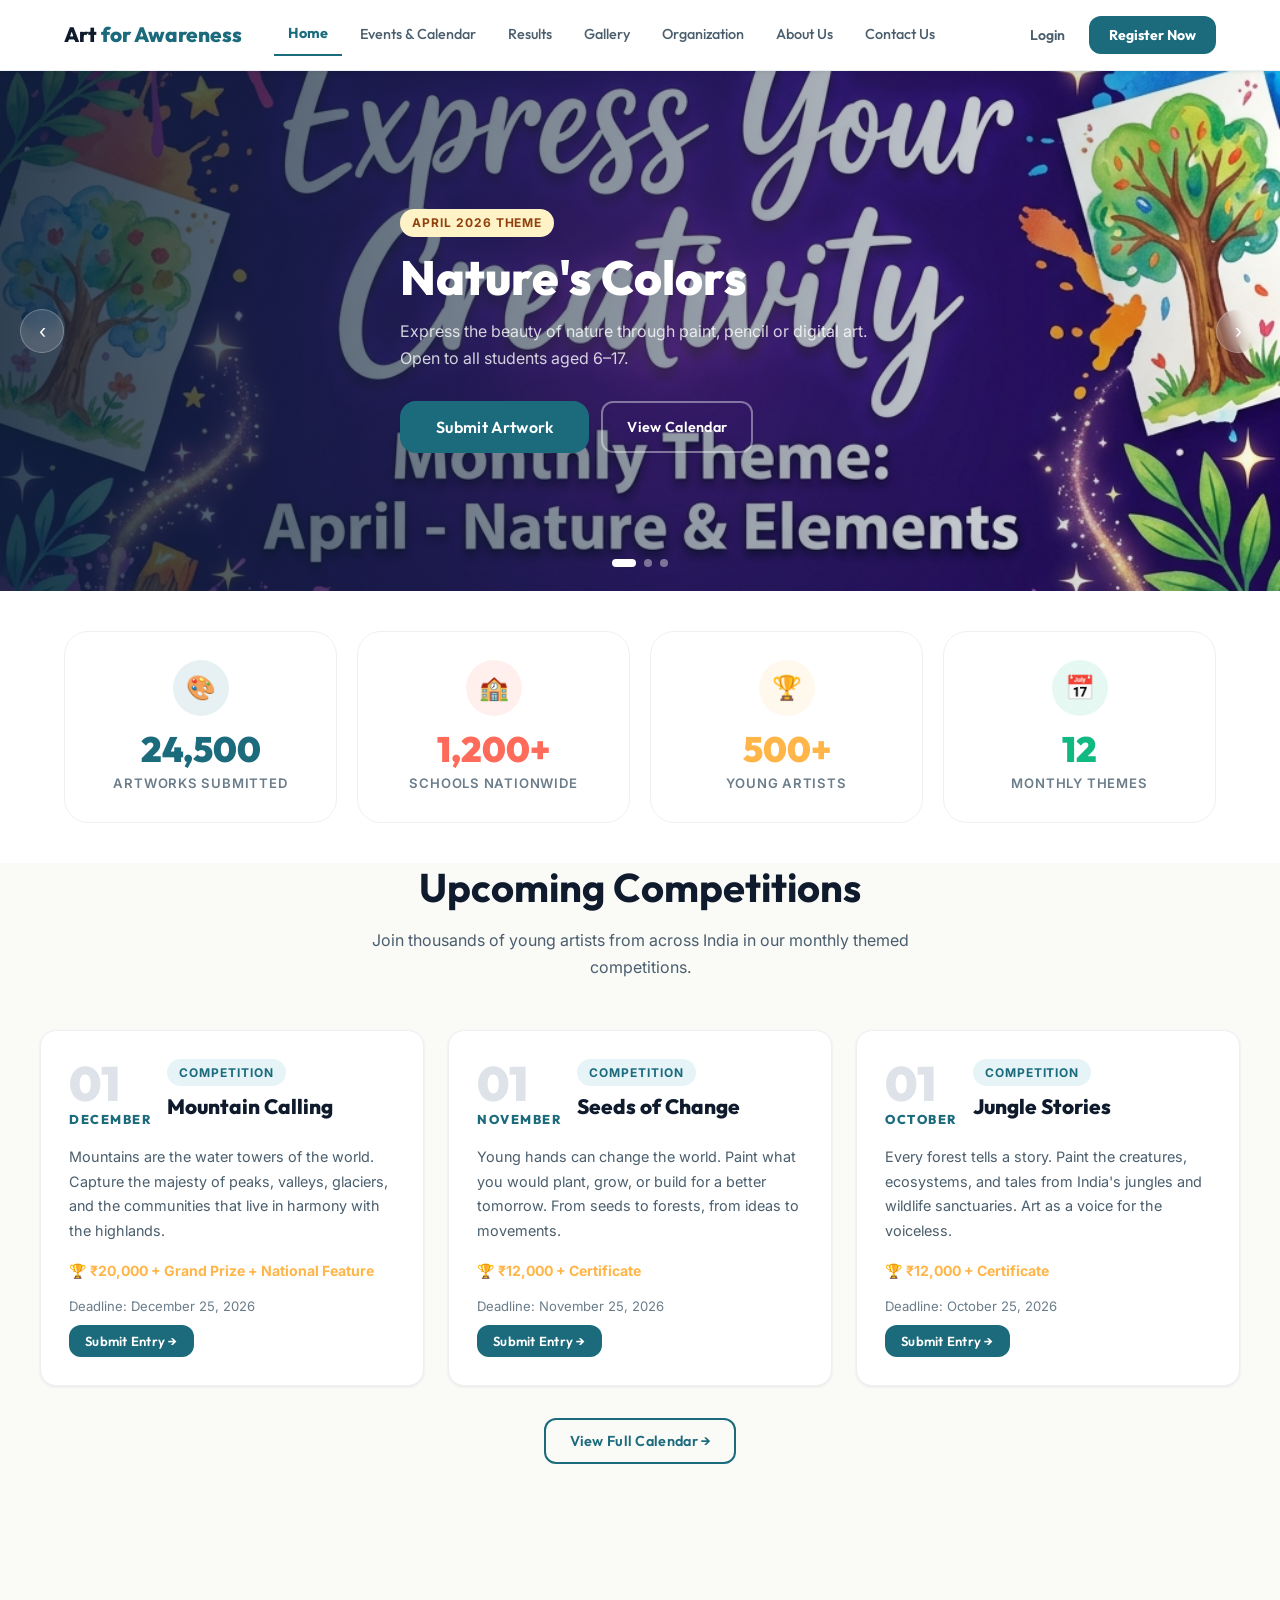
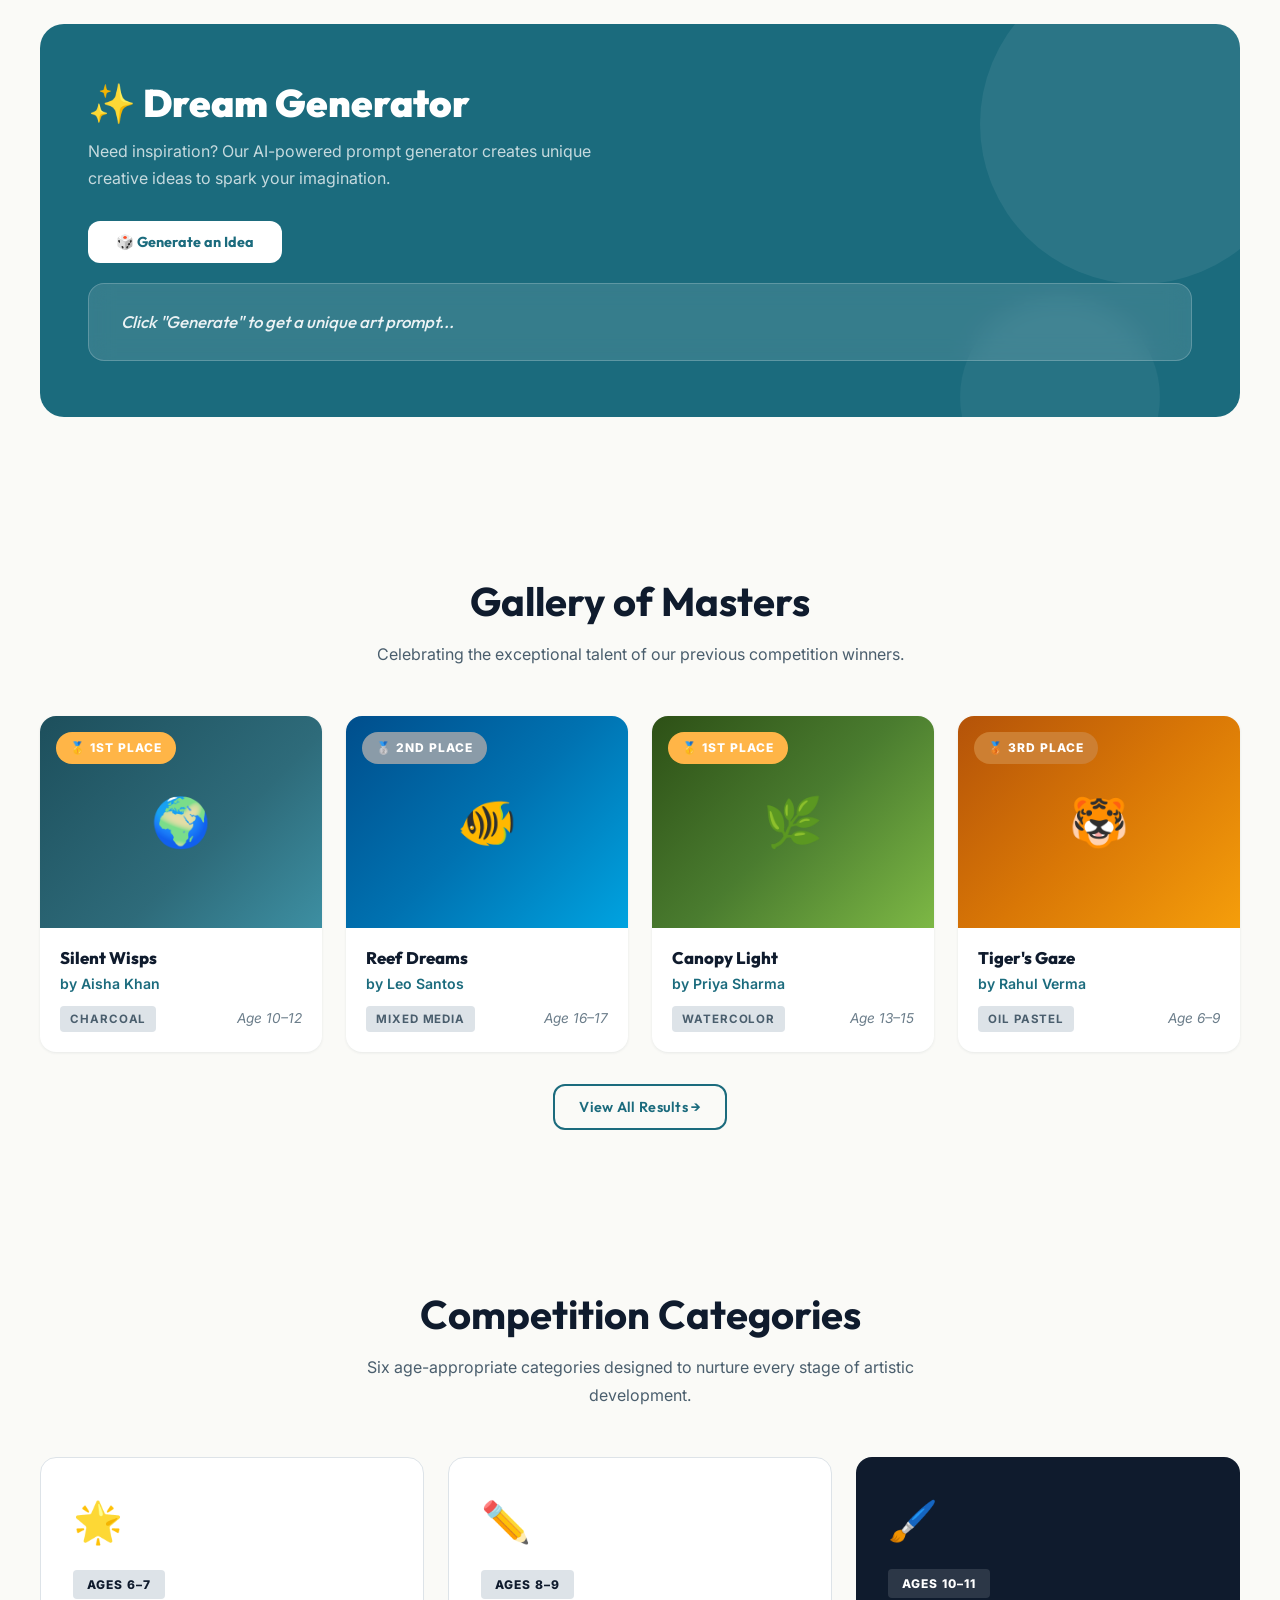
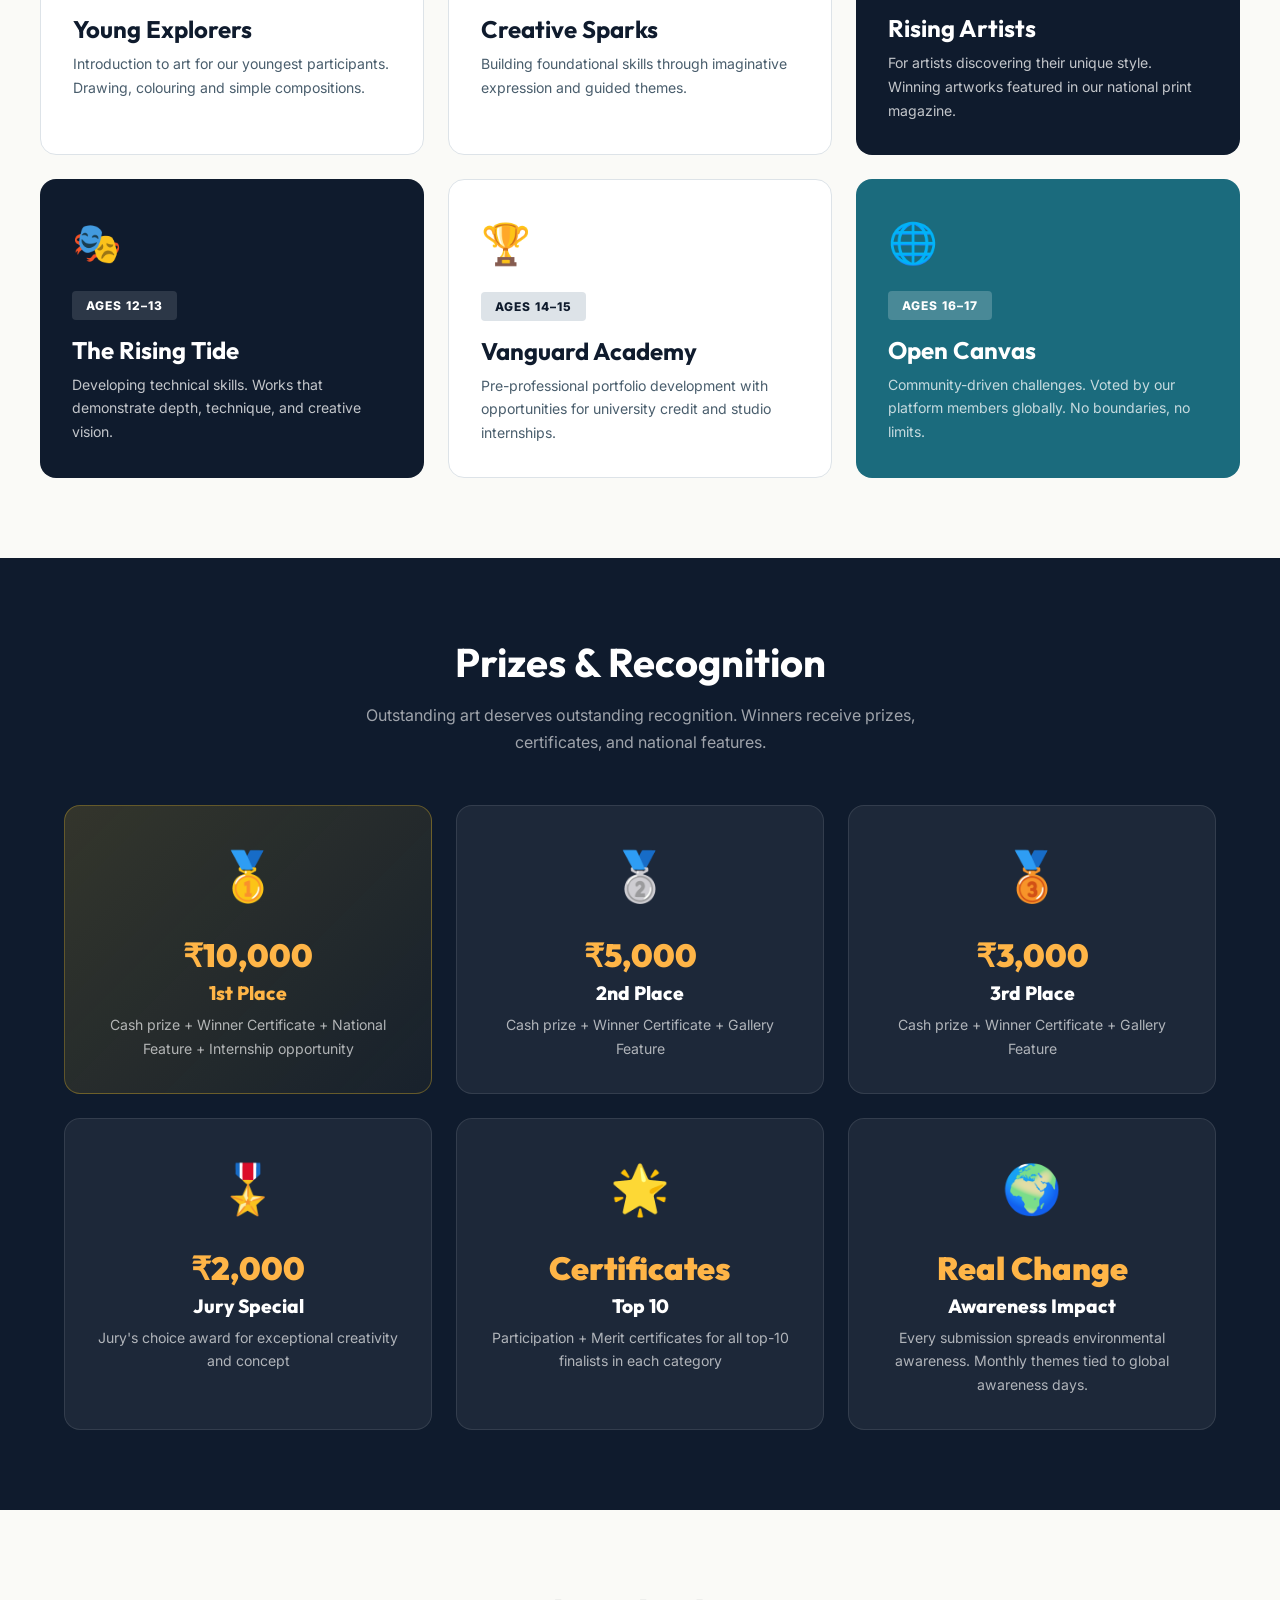
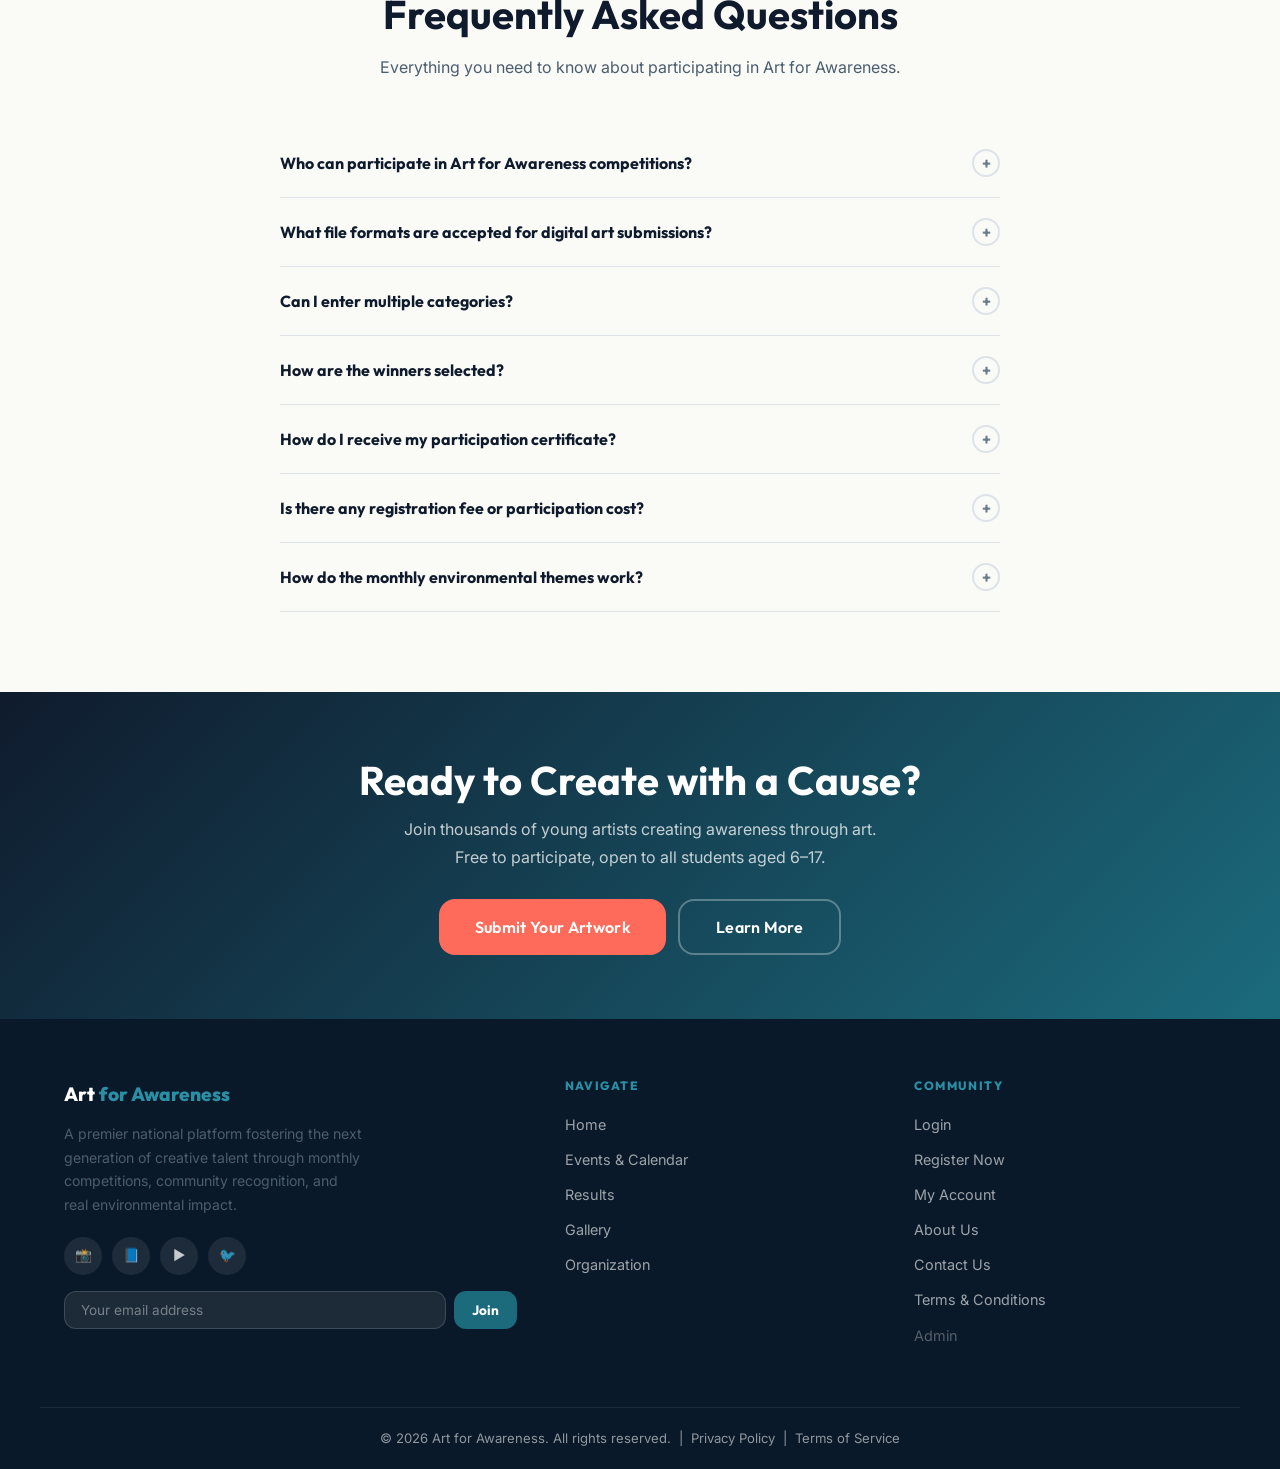
==== index.html @ 08b08f5b "Rebrand to Art for Awareness + environment themes + stats redesign Brand: - Renamed from "Awareness " ====
<!DOCTYPE html>
<html lang="en">
<head>
  <meta charset="UTF-8" />
  <meta name="viewport" content="width=device-width, initial-scale=1.0" />
  <title>Art for Awareness — National Student Art Platform</title>
  <meta name="description" content="India's premier free monthly art competition for students aged 6–17. Monthly environmental themes, real prizes, and national recognition. Fully CSR-funded, DPDP compliant." />
  <meta name="keywords" content="art competition india, student art contest, online drawing competition, art for awareness, free art contest" />
  <meta property="og:title" content="Art for Awareness" />
  <meta property="og:description" content="India's student art platform — monthly environmental themes, real prizes, national recognition." />
  <link rel="icon" href="data:image/svg+xml,<svg xmlns='http://www.w3.org/2000/svg' viewBox='0 0 100 100'><text y='.9em' font-size='90'>🎨</text></svg>" />
  <link rel="stylesheet" href="css/style.css" />
  <link rel="preconnect" href="https://fonts.googleapis.com" />
  <link rel="preconnect" href="https://fonts.gstatic.com" crossorigin />
</head>
<body>

<!-- ═══════════════════════════════════════════
     GLOBAL HEADER
═══════════════════════════════════════════ -->
<header id="site-header">
  <div class="header-inner">
    <a href="#home" class="logo" id="nav-logo">Art<span> for Awareness</span></a>
    <nav id="main-nav">
      <a href="#home"         class="nav-link" data-page="home">Home</a>
      <a href="#events"       class="nav-link" data-page="events">Events &amp; Calendar</a>
      <a href="#results"      class="nav-link" data-page="results">Results</a>
      <a href="#gallery"      class="nav-link" data-page="gallery">Gallery</a>
      <a href="#organization" class="nav-link" data-page="organization">Organization</a>
      <a href="#about"        class="nav-link" data-page="about">About Us</a>
      <a href="#contact"      class="nav-link" data-page="contact">Contact Us</a>
    </nav>
    <button class="mobile-menu-btn" id="mobile-menu-btn" onclick="toggleMobileMenu()" aria-label="Menu">&#9776;</button>
    <div class="header-actions">
      <button class="btn-login" id="btn-header-login" onclick="openLoginModal()">Login</button>
      <button class="btn-register" id="btn-header-register" onclick="startRegistration()">Register Now</button>
      <button class="btn-register hidden" id="btn-header-dash" onclick="navigate('dashboard')" style="background:var(--navy)">My Account</button>
    </div>
  </div>
</header>

<!-- ═══════════════════════════════════════════
     PAGE CONTENT OUTLET
═══════════════════════════════════════════ -->
<main id="page-content"></main>

<!-- ═══════════════════════════════════════════
     GLOBAL FOOTER
═══════════════════════════════════════════ -->
<footer id="site-footer">
  <div class="footer-grid">
    <div class="footer-brand">
      <div class="logo">Art<span style="color:var(--primary-light)"> for Awareness</span></div>
      <p>A premier national platform fostering the next generation of creative talent through monthly competitions, community recognition, and real environmental impact.</p>
      <div class="footer-social">
        <a href="#" aria-label="Instagram" title="Instagram">📸</a>
        <a href="#" aria-label="Facebook" title="Facebook">📘</a>
        <a href="#" aria-label="YouTube" title="YouTube">▶️</a>
        <a href="#" aria-label="Twitter" title="Twitter">🐦</a>
      </div>
      <div class="footer-newsletter">
        <input type="email" id="newsletter-email" placeholder="Your email address" />
        <button onclick="subscribeNewsletter()">Join</button>
      </div>
    </div>
    <div class="footer-col">
      <h4>Navigate</h4>
      <a href="#home" onclick="navigate('home')">Home</a>
      <a href="#events" onclick="navigate('events')">Events &amp; Calendar</a>
      <a href="#results" onclick="navigate('results')">Results</a>
      <a href="#gallery" onclick="navigate('gallery')">Gallery</a>
      <a href="#organization" onclick="navigate('organization')">Organization</a>
    </div>
    <div class="footer-col">
      <h4>Community</h4>
      <a href="javascript:void(0)" onclick="openLoginModal()">Login</a>
      <a href="javascript:void(0)" onclick="startRegistration()">Register Now</a>
      <a href="#dashboard" onclick="navigate('dashboard')">My Account</a>
      <a href="#about" onclick="navigate('about')">About Us</a>
      <a href="#contact" onclick="navigate('contact')">Contact Us</a>
      <a href="javascript:void(0)" onclick="openModal('terms-modal')">Terms &amp; Conditions</a>
      <a href="admin.html" style="opacity:0.5">Admin</a>
    </div>
  </div>
  <div class="footer-bottom">
    &copy; <script>document.write(new Date().getFullYear())</script> Art for Awareness. All rights reserved. &nbsp;|&nbsp;
    <a href="javascript:void(0)" onclick="openModal('terms-modal')" style="color:inherit">Privacy Policy</a> &nbsp;|&nbsp;
    <a href="javascript:void(0)" onclick="openModal('terms-modal')" style="color:inherit">Terms of Service</a>
  </div>
</footer>

<!-- ═══════════════════════════════════════════
     MODALS
═══════════════════════════════════════════ -->

<!-- LOGIN MODAL -->
<div id="login-modal" class="modal-overlay" role="dialog" aria-modal="true" aria-label="Login">
  <div class="modal">
    <button class="modal-close" onclick="closeModal('login-modal')" aria-label="Close">&times;</button>
    <h2>Welcome Back</h2>
    <p class="modal-desc">Sign in to your Art for Awareness account.</p>
    <div style="display:flex;flex-direction:column;gap:10px;margin-bottom:20px;">
      <button class="social-btn" onclick="socialLogin('Google')">
        <span>🔵</span> Continue with Google
      </button>
      <button class="social-btn" onclick="socialLogin('Facebook')">
        <span>📘</span> Continue with Facebook
      </button>
    </div>
    <div class="form-divider">or sign in with email</div>
    <div class="form-group">
      <label class="form-label" for="login-email">Email Address</label>
      <input id="login-email" class="form-input" type="email" placeholder="you@example.com" />
    </div>
    <div class="form-group">
      <label class="form-label" for="login-password">Password</label>
      <input id="login-password" class="form-input" type="password" placeholder="••••••••" />
    </div>
    <button class="form-submit" onclick="doLogin()">Sign In</button>
    <p style="text-align:center;margin-top:12px;font-size:0.82rem"><a href="javascript:void(0)" onclick="openForgotPassword()" style="color:var(--text-muted)">Forgot your password?</a></p>
    <p style="text-align:center;margin-top:8px;font-size:0.85rem;color:var(--text-muted)">
      Don't have an account? <a href="javascript:void(0)" onclick="switchToSignup()" style="color:var(--primary);font-weight:700">Create one free</a>
    </p>
  </div>
</div>

<!-- SIGNUP MODAL -->
<div id="signup-modal" class="modal-overlay" role="dialog" aria-modal="true" aria-label="Sign Up">
  <div class="modal">
    <button class="modal-close" onclick="closeModal('signup-modal')" aria-label="Close">&times;</button>
    <h2>Create Account</h2>
    <p class="modal-desc">Join Art for Awareness — it's completely free.</p>
    <div class="form-group">
      <label class="form-label" for="signup-name">Full Name</label>
      <input id="signup-name" class="form-input" type="text" placeholder="Your full name" />
    </div>
    <div class="form-row">
      <div class="form-group">
        <label class="form-label" for="signup-email">Email</label>
        <input id="signup-email" class="form-input" type="email" placeholder="you@example.com" />
      </div>
      <div class="form-group">
        <label class="form-label" for="signup-mobile">Mobile</label>
        <input id="signup-mobile" class="form-input" type="tel" placeholder="+91 9876543210" />
      </div>
    </div>
    <div class="form-group">
      <label class="form-label" for="signup-password">Password</label>
      <input id="signup-password" class="form-input" type="password" placeholder="Min. 8 characters" />
    </div>
    <div class="form-group" style="margin-bottom:16px">
      <label style="display:flex;align-items:flex-start;gap:8px;cursor:pointer;font-size:0.85rem;color:var(--text-secondary)">
        <input type="checkbox" id="signup-terms" style="margin-top:3px;width:16px;height:16px;flex-shrink:0" />
        I agree to the <a href="javascript:void(0)" onclick="openModal('terms-modal')" style="color:var(--primary);font-weight:600">Terms &amp; Conditions</a>
      </label>
    </div>
    <button class="form-submit" onclick="doSignup()">Create My Free Account</button>
    <p style="text-align:center;margin-top:16px;font-size:0.85rem;color:var(--text-muted)">
      Already have an account? <a href="javascript:void(0)" onclick="switchToLogin()" style="color:var(--primary);font-weight:700">Sign in</a>
    </p>
  </div>
</div>

<!-- REGISTRATION WIZARD MODAL -->
<div id="reg-modal" class="modal-overlay" role="dialog" aria-modal="true" aria-label="Register for Competition">
  <div class="modal modal-xl">
    <button class="modal-close" onclick="closeModal('reg-modal')" aria-label="Close">&times;</button>
    <div id="reg-wizard-content"></div>
  </div>
</div>

<!-- EVENT POPUP MODAL -->
<div id="event-modal" class="modal-overlay" role="dialog" aria-modal="true" aria-label="Event Details">
  <div class="modal">
    <button class="modal-close" onclick="closeModal('event-modal')" aria-label="Close">&times;</button>
    <div id="event-modal-content"></div>
  </div>
</div>

<!-- CERTIFICATE MODAL -->
<div id="cert-modal" class="modal-overlay" role="dialog" aria-modal="true" aria-label="Certificate">
  <div class="modal modal-lg">
    <button class="modal-close" onclick="closeModal('cert-modal')" aria-label="Close">&times;</button>
    <div id="cert-modal-content"></div>
    <canvas id="cert-canvas" style="display:none"></canvas>
  </div>
</div>

<!-- TERMS MODAL -->
<div id="terms-modal" class="modal-overlay" role="dialog" aria-modal="true" aria-label="Terms and Conditions">
  <div class="modal modal-lg">
    <button class="modal-close" onclick="closeModal('terms-modal')" aria-label="Close">&times;</button>
    <h2>Terms &amp; Conditions</h2>
    <div style="max-height:500px;overflow-y:auto;margin-top:20px;color:var(--text-secondary);font-size:0.88rem;line-height:1.8">
      <p><strong>1. Participation Eligibility</strong><br>Open to students aged 6–17 years. Participation is free of charge.</p>
      <p style="margin-top:12px"><strong>2. Student IP &amp; Copyright</strong><br>Students retain full copyright of their artwork. By submitting, participants grant Art for Awareness a non-exclusive, royalty-free license to display and share artwork for platform operations, CSR reporting, and educational purposes. Artwork will not be sold commercially without written consent.</p>
      <p style="margin-top:12px"><strong>3. DPDP Act Compliance</strong><br>We comply fully with India's Digital Personal Data Protection Act 2023. Student data is handled via teacher-mediated model. Minimal data is collected — only name, grade, school, and artwork.</p>
      <p style="margin-top:12px"><strong>4. Content Policy</strong><br>All submissions are moderated for appropriate content. Submissions violating content guidelines will be disqualified. Zero tolerance for inappropriate imagery.</p>
      <p style="margin-top:12px"><strong>5. Prize Distribution</strong><br>Prizes are awarded based on jury decisions which are final and binding.</p>
      <p style="margin-top:12px"><strong>6. Environmental Awareness</strong><br>Monthly themes are tied to environmental awareness days. Art for Awareness promotes environmental consciousness through creative expression.</p>
    </div>
    <button class="form-submit" style="margin-top:24px" onclick="closeModal('terms-modal')">I Understand</button>
  </div>
</div>

<!-- FORGOT PASSWORD MODAL -->
<div id="forgot-modal" class="modal-overlay" role="dialog" aria-modal="true" aria-label="Reset Password">
  <div class="modal">
    <button class="modal-close" onclick="closeModal('forgot-modal')" aria-label="Close">&times;</button>
    <div id="forgot-step-1">
      <h2>Reset Password</h2>
      <p class="modal-desc">Enter your registered email address. We'll send you a reset code.</p>
      <div class="form-group">
        <label class="form-label" for="forgot-email">Email Address</label>
        <input id="forgot-email" class="form-input" type="email" placeholder="you@example.com" />
      </div>
      <button class="form-submit" onclick="sendResetCode()">Send Reset Code</button>
    </div>
    <div id="forgot-step-2" style="display:none">
      <h2>Enter Code</h2>
      <p class="modal-desc">A 6-digit code has been sent to your email. Enter it below.</p>
      <div class="form-group">
        <label class="form-label" for="forgot-code">Reset Code</label>
        <input id="forgot-code" class="form-input" type="text" placeholder="123456" maxlength="6" />
      </div>
      <p id="forgot-hint" style="font-size:0.78rem;color:var(--primary);margin-bottom:16px"></p>
      <button class="form-submit" onclick="verifyResetCode()">Verify Code</button>
    </div>
    <div id="forgot-step-3" style="display:none">
      <h2>Set New Password</h2>
      <p class="modal-desc">Choose a strong new password (min 8 characters).</p>
      <div class="form-group">
        <label class="form-label" for="forgot-newpass">New Password</label>
        <input id="forgot-newpass" class="form-input" type="password" placeholder="Min. 8 characters" />
      </div>
      <div class="form-group">
        <label class="form-label" for="forgot-confirm">Confirm Password</label>
        <input id="forgot-confirm" class="form-input" type="password" placeholder="Repeat new password" />
      </div>
      <button class="form-submit" onclick="resetPassword()">Reset Password</button>
    </div>
  </div>
</div>

<!-- EMAIL VERIFICATION MODAL -->
<div id="verify-modal" class="modal-overlay" role="dialog" aria-modal="true" aria-label="Verify Email">
  <div class="modal">
    <button class="modal-close" onclick="closeModal('verify-modal')" aria-label="Close">&times;</button>
    <div style="text-align:center">
      <div style="font-size:2.5rem;margin-bottom:8px">&#9993;</div>
      <h2>Verify Your Email</h2>
      <p class="modal-desc">A 6-digit verification code has been sent to your email.</p>
    </div>
    <div class="form-group">
      <label class="form-label" for="verify-code">Verification Code</label>
      <input id="verify-code" class="form-input" type="text" placeholder="Enter 6-digit code" maxlength="6" style="text-align:center;font-size:1.2rem;letter-spacing:0.3em" />
    </div>
    <p id="verify-hint" style="font-size:0.78rem;color:var(--primary);text-align:center;margin-bottom:16px"></p>
    <button class="form-submit" onclick="verifyEmail()">Verify &amp; Continue</button>
    <p style="text-align:center;margin-top:12px;font-size:0.82rem;color:var(--text-muted)">
      Didn't receive it? <a href="javascript:void(0)" onclick="resendVerifyCode()" style="color:var(--primary);font-weight:600">Resend Code</a>
    </p>
  </div>
</div>

<!-- TOAST CONTAINER -->
<div class="toast-container" id="toast-container" role="status" aria-live="polite"></div>

<!-- ═══════════════════════════════════════════
     SCRIPTS
═══════════════════════════════════════════ -->
<script src="js/data.js"></script>
<script src="js/pages.js"></script>
<script src="js/app.js"></script>
</body>
</html>
---- css/style.css ----
/* ============================================
   THE DIGITAL ATELIER — Design System
   Primary: #2E6B7A (Teal)
   Background: #F2F4F7 (Light Gray)
   Text: #0D2137 (Dark Navy)
   Accent Gold: #C5A028
   ============================================ */

@import url('https://fonts.googleapis.com/css2?family=Outfit:wght@300;400;500;600;700;800;900&family=Inter:wght@300;400;500;600;700&display=swap');

/* ─── CSS Variables ─── */
:root {
  --primary: #1B6B7D;
  --primary-dark: #145562;
  --primary-light: #2A8FA5;
  --primary-pale: #E6F4F7;
  --secondary: #FF6B5A;
  --accent: #FFB547;
  --navy: #0F1B2D;
  --navy-mid: #1a3350;
  --dark: #0F1B2D;
  --gold: #FFB547;
  --gold-light: #FFD685;
  --silver: #8A9BA8;
  --bronze: #CD7F32;
  --bg: #FAFAF7;
  --bg-white: #ffffff;
  --bg-card: #ffffff;
  --text-primary: #0F1B2D;
  --text-secondary: #4A5E6D;
  --text-muted: #6B7D8A;
  --border: #DDE3E8;
  --border-light: #EEF1F4;
  --success: #22c55e;
  --warning: #f59e0b;
  --error: #ef4444;
  --shadow-sm: 0 1px 3px rgba(13,33,55,0.08);
  --shadow-md: 0 4px 16px rgba(13,33,55,0.10);
  --shadow-lg: 0 8px 32px rgba(13,33,55,0.14);
  --shadow-xl: 0 16px 48px rgba(13,33,55,0.18);
  --radius-sm: 8px;
  --radius-md: 12px;
  --radius-lg: 16px;
  --radius-xl: 24px;
  --radius-pill: 999px;
  --transition: all 0.25s cubic-bezier(0.4,0,0.2,1);
  --font-heading: 'Outfit', sans-serif;
  --font-body: 'Inter', sans-serif;
}

/* ─── Reset ─── */
*, *::before, *::after { box-sizing: border-box; margin: 0; padding: 0; }
html { scroll-behavior: smooth; font-size: 16px; }
body {
  font-family: var(--font-body);
  background: var(--bg);
  color: var(--text-primary);
  line-height: 1.6;
  overflow-x: hidden;
}
img { max-width: 100%; display: block; }
a { text-decoration: none; color: inherit; }
button { cursor: pointer; border: none; background: none; font-family: inherit; }
ul { list-style: none; }
input, select, textarea { font-family: inherit; }

/* ─── Typography ─── */
h1,h2,h3,h4,h5,h6 { font-family: var(--font-heading); color: var(--navy); line-height: 1.2; }
h1 { font-size: clamp(2rem, 5vw, 3.5rem); font-weight: 800; }
h2 { font-size: clamp(1.5rem, 3.5vw, 2.5rem); font-weight: 700; }
h3 { font-size: clamp(1.1rem, 2.5vw, 1.5rem); font-weight: 700; }
h4 { font-size: 1.1rem; font-weight: 600; }
p { color: var(--text-secondary); line-height: 1.7; }

/* ─── Layout ─── */
.container { max-width: 1200px; margin: 0 auto; padding: 0 24px; }
.section { padding: 80px 0; }
.section-sm { padding: 48px 0; }
.section-title { text-align: center; margin-bottom: 16px; }
.section-subtitle { text-align: center; color: var(--text-secondary); max-width: 560px; margin: 0 auto 48px; font-size: 1rem; }
.grid-3 { display: grid; grid-template-columns: repeat(3, 1fr); gap: 24px; }
.grid-4 { display: grid; grid-template-columns: repeat(4, 1fr); gap: 24px; }
.grid-2 { display: grid; grid-template-columns: repeat(2, 1fr); gap: 24px; }

/* ─── Buttons ─── */
.btn {
  display: inline-flex; align-items: center; gap: 8px;
  padding: 12px 24px; border-radius: var(--radius-md);
  font-family: var(--font-heading); font-weight: 600; font-size: 0.9rem;
  transition: var(--transition); letter-spacing: 0.02em; white-space: nowrap;
}
.btn-primary { background: var(--primary); color: white; }
.btn-primary:hover { background: var(--primary-dark); transform: translateY(-1px); box-shadow: 0 4px 16px rgba(46,107,122,0.35); }
.btn-outline { background: transparent; color: var(--primary); border: 2px solid var(--primary); }
.btn-outline:hover { background: var(--primary); color: white; }
.btn-dark { background: var(--navy); color: white; }
.btn-dark:hover { background: var(--navy-mid); transform: translateY(-1px); }
.btn-gold { background: var(--gold); color: white; }
.btn-gold:hover { background: #a8881f; }
.btn-sm { padding: 8px 16px; font-size: 0.82rem; }
.btn-lg { padding: 16px 36px; font-size: 1rem; border-radius: var(--radius-lg); }

/* ─── Cards ─── */
.card {
  background: var(--bg-card); border-radius: var(--radius-lg);
  box-shadow: var(--shadow-sm); transition: var(--transition);
  overflow: hidden;
}
.card:hover { box-shadow: var(--shadow-md); transform: translateY(-3px); }
.card-body { padding: 24px; }

/* ─── Pills / Badges ─── */
.pill {
  display: inline-flex; align-items: center; gap: 6px;
  padding: 4px 12px; border-radius: var(--radius-pill);
  font-size: 0.75rem; font-weight: 700; letter-spacing: 0.08em; text-transform: uppercase;
}
.pill-primary { background: var(--primary-pale); color: var(--primary); }
.pill-gold { background: #fef3c7; color: #92400e; }
.pill-navy { background: var(--navy); color: white; }
.pill-teal-solid { background: var(--primary); color: white; }
.pill-gray { background: var(--border); color: var(--text-secondary); }
.rank-gold { background: var(--gold); color: white; }
.rank-silver { background: var(--silver); color: white; }
.rank-bronze { background: var(--bronze); color: white; }

/* ─── HEADER ─── */
#site-header {
  position: sticky; top: 0; z-index: 100;
  background: var(--bg-white);
  border-bottom: 1px solid var(--border-light);
  box-shadow: var(--shadow-sm);
}
.header-inner {
  display: flex; align-items: center; gap: 32px;
  padding: 0 24px; height: 70px; max-width: 1200px; margin: 0 auto;
}
.logo {
  font-family: var(--font-heading); font-weight: 800; font-size: 1.3rem;
  color: var(--navy); white-space: nowrap; flex-shrink: 0;
}
.logo span { color: var(--primary); }
nav { display: flex; align-items: center; gap: 4px; flex: 1; }
.nav-link {
  padding: 8px 14px; border-radius: var(--radius-sm);
  font-family: var(--font-heading); font-weight: 500; font-size: 0.9rem;
  color: var(--text-secondary); transition: var(--transition); white-space: nowrap;
}
.nav-link:hover { color: var(--primary); background: var(--primary-pale); }
.nav-link.active { color: var(--primary); font-weight: 700; border-bottom: 2px solid var(--primary); border-radius: 0; }
.header-actions { display: flex; align-items: center; gap: 10px; flex-shrink: 0; margin-left: auto; }
.btn-login { color: var(--text-secondary); font-weight: 600; font-size: 0.88rem; padding: 8px 14px; border-radius: var(--radius-sm); transition: var(--transition); font-family: var(--font-heading); }
.btn-login:hover { color: var(--primary); background: var(--primary-pale); }
.btn-register { background: var(--primary); color: white; padding: 10px 20px; border-radius: var(--radius-md); font-family: var(--font-heading); font-weight: 700; font-size: 0.88rem; transition: var(--transition); }
.btn-register:hover { background: var(--primary-dark); }

/* ─── HERO CAROUSEL ─── */
.hero-carousel { position: relative; overflow: hidden; background: var(--navy); }
.carousel-slides { display: flex; transition: transform 0.6s cubic-bezier(0.4,0,0.2,1); }
.carousel-slide {
  min-width: 100%; height: 520px; position: relative;
  display: flex; align-items: center;
}
.slide-bg {
  position: absolute; inset: 0;
  background-size: cover; background-position: center;
}
.slide-overlay {
  position: absolute; inset: 0;
  background: linear-gradient(90deg, rgba(13,33,55,0.85) 0%, rgba(13,33,55,0.4) 60%, transparent 100%);
}
.slide-content {
  position: relative; z-index: 2;
  max-width: 1200px; margin: 0 auto; padding: 0 48px;
}
.slide-tag { margin-bottom: 12px; }
.slide-title { color: white; margin-bottom: 12px; font-size: clamp(2rem, 4vw, 3rem); }
.slide-desc { color: rgba(255,255,255,0.8); max-width: 480px; margin-bottom: 28px; font-size: 1rem; }
.slide-actions { display: flex; gap: 12px; flex-wrap: wrap; }
.carousel-dots { position: absolute; bottom: 24px; left: 50%; transform: translateX(-50%); display: flex; gap: 8px; z-index: 3; }
.dot { width: 8px; height: 8px; border-radius: 50%; background: rgba(255,255,255,0.4); transition: var(--transition); cursor: pointer; }
.dot.active { background: white; width: 24px; border-radius: 4px; }
.carousel-arrow {
  position: absolute; top: 50%; transform: translateY(-50%); z-index: 3;
  width: 44px; height: 44px; border-radius: 50%;
  background: rgba(255,255,255,0.15); backdrop-filter: blur(8px);
  border: 1px solid rgba(255,255,255,0.25);
  color: white; font-size: 1.2rem;
  display: flex; align-items: center; justify-content: center;
  transition: var(--transition); cursor: pointer;
}
.carousel-arrow:hover { background: rgba(255,255,255,0.3); }
.arrow-prev { left: 20px; }
.arrow-next { right: 20px; }

/* ─── STATS BAR ─── */
.stats-bar {
  background: var(--navy);
  padding: 0;
}
.stats-inner {
  display: flex; justify-content: center; gap: 0;
  max-width: 1200px; margin: 0 auto;
}
.stat-item {
  flex: 1; padding: 20px 24px; text-align: center;
  border-right: 1px solid rgba(255,255,255,0.1);
}
.stat-item:last-child { border-right: none; }
.stat-num { font-family: var(--font-heading); font-size: 1.8rem; font-weight: 800; color: var(--gold); }
.stat-label { font-size: 0.78rem; color: rgba(255,255,255,0.6); font-weight: 500; text-transform: uppercase; letter-spacing: 0.08em; margin-top: 2px; }

/* ─── UPCOMING EVENTS ─── */
.event-card {
  background: var(--bg-card); border-radius: var(--radius-lg);
  box-shadow: var(--shadow-sm); transition: var(--transition);
  padding: 28px; display: flex; flex-direction: column; gap: 16px;
  border: 1px solid var(--border-light);
}
.event-card:hover { box-shadow: var(--shadow-md); transform: translateY(-4px); }
.event-date-num { font-family: var(--font-heading); font-size: 3rem; font-weight: 900; color: var(--border); line-height: 1; }
.event-month { font-family: var(--font-heading); font-size: 0.8rem; font-weight: 800; color: var(--primary); letter-spacing: 0.12em; text-transform: uppercase; margin-top: 2px; }
.event-title { font-family: var(--font-heading); font-size: 1.3rem; font-weight: 800; color: var(--navy); }
.event-desc { color: var(--text-secondary); font-size: 0.9rem; flex: 1; }
.event-card-footer { margin-top: auto; }

/* ─── DREAM GENERATOR ─── */
.dream-section {
  background: var(--primary);
  border-radius: var(--radius-xl);
  padding: 56px 48px;
  position: relative; overflow: hidden;
}
.dream-section::before {
  content: '';
  position: absolute; right: -60px; top: -60px;
  width: 320px; height: 320px;
  border-radius: 50%;
  background: rgba(255,255,255,0.07);
}
.dream-section::after {
  content: '';
  position: absolute; right: 80px; bottom: -80px;
  width: 200px; height: 200px;
  border-radius: 50%;
  background: rgba(255,255,255,0.05);
}
.dream-content { position: relative; z-index: 1; }
.dream-title { color: white; font-size: clamp(1.8rem, 3.5vw, 2.4rem); font-weight: 900; margin-bottom: 12px; }
.dream-desc { color: rgba(255,255,255,0.75); margin-bottom: 28px; max-width: 520px; }
.dream-output {
  background: rgba(255,255,255,0.12);
  backdrop-filter: blur(12px);
  border: 1px solid rgba(255,255,255,0.2);
  border-radius: var(--radius-lg);
  padding: 24px 32px;
  min-height: 72px;
  display: flex; align-items: center;
  margin-top: 20px;
}
.dream-output p {
  color: rgba(255,255,255,0.9);
  font-style: italic; font-size: 1.05rem; font-family: var(--font-heading);
  font-weight: 500;
}
.btn-generate {
  background: white; color: var(--primary);
  padding: 12px 28px; border-radius: var(--radius-md);
  font-family: var(--font-heading); font-weight: 700; font-size: 0.9rem;
  transition: var(--transition); cursor: pointer; border: none;
  display: inline-flex; align-items: center; gap: 8px;
}
.btn-generate:hover { transform: translateY(-2px); box-shadow: 0 6px 20px rgba(0,0,0,0.2); }

/* ─── GALLERY OF MASTERS (Winners) ─── */
.winner-card { position: relative; border-radius: var(--radius-lg); overflow: hidden; background: var(--bg-card); box-shadow: var(--shadow-sm); transition: var(--transition); }
.winner-card:hover { box-shadow: var(--shadow-lg); transform: translateY(-4px); }
.winner-img { width: 100%; aspect-ratio: 4/3; object-fit: cover; }
.winner-img-placeholder { width: 100%; aspect-ratio: 4/3; background: linear-gradient(135deg, #1d4f5c 0%, #2E6B7A 50%, #3d8fa2 100%); display: flex; align-items: center; justify-content: center; }
.winner-rank-badge {
  position: absolute; top: 16px; left: 16px;
  display: flex; align-items: center; gap: 6px;
  padding: 6px 14px; border-radius: var(--radius-pill);
  font-size: 0.75rem; font-weight: 800; letter-spacing: 0.08em; text-transform: uppercase;
}
.winner-info { padding: 20px; }
.winner-name { font-family: var(--font-heading); font-weight: 800; color: var(--navy); margin-bottom: 4px; font-size: 1.05rem; }
.winner-artist { color: var(--primary); font-weight: 600; font-size: 0.88rem; margin-bottom: 10px; }
.winner-meta { display: flex; align-items: center; justify-content: space-between; }
.winner-category { background: var(--border); color: var(--text-secondary); font-size: 0.72rem; font-weight: 700; letter-spacing: 0.08em; text-transform: uppercase; padding: 4px 10px; border-radius: 4px; }
.winner-age { color: var(--text-muted); font-style: italic; font-size: 0.85rem; }

/* ─── CATEGORIES ─── */
.category-card {
  border-radius: var(--radius-lg); padding: 32px; transition: var(--transition);
  cursor: pointer; overflow: hidden; position: relative;
}
.category-card:hover { transform: translateY(-4px); box-shadow: var(--shadow-lg); }
.category-card.dark { background: var(--navy); color: white; }
.category-card.light { background: var(--bg-card); border: 1px solid var(--border); }
.category-card.teal { background: var(--primary); color: white; }
.category-card.dark h3, .category-card.teal h3 { color: white; }
.category-card.dark p, .category-card.teal p { color: rgba(255,255,255,0.75); }
.category-age-pill {
  display: inline-block; padding: 5px 14px; border-radius: 4px;
  font-size: 0.75rem; font-weight: 800; letter-spacing: 0.08em; text-transform: uppercase;
  margin-bottom: 16px;
}
.category-card.dark .category-age-pill { background: rgba(255,255,255,0.12); color: white; }
.category-card.light .category-age-pill { background: var(--border); color: var(--navy); }
.category-card.teal .category-age-pill { background: rgba(255,255,255,0.2); color: white; }
.category-icon { font-size: 2.5rem; margin-bottom: 16px; }

/* ─── PRIZES ─── */
.prizes-section { background: var(--navy); }
.prize-card {
  background: rgba(255,255,255,0.06);
  border: 1px solid rgba(255,255,255,0.1);
  border-radius: var(--radius-lg); padding: 32px; text-align: center;
  transition: var(--transition);
}
.prize-card:hover { background: rgba(255,255,255,0.1); transform: translateY(-4px); }
.prize-icon { font-size: 3rem; margin-bottom: 16px; }
.prize-title { color: white; font-size: 1.2rem; font-weight: 800; margin-bottom: 8px; }
.prize-desc { color: rgba(255,255,255,0.65); font-size: 0.88rem; }
.prize-card.featured {
  background: linear-gradient(135deg, rgba(197,160,40,0.2) 0%, rgba(197,160,40,0.05) 100%);
  border-color: rgba(197,160,40,0.4);
}
.prize-card.featured .prize-title { color: var(--gold); }
.prize-amount { font-family: var(--font-heading); font-size: 2rem; font-weight: 900; color: var(--gold); }

/* ─── FAQ ─── */
.faq-item { border-bottom: 1px solid var(--border); }
.faq-question {
  display: flex; justify-content: space-between; align-items: center;
  padding: 20px 0; cursor: pointer; font-family: var(--font-heading);
  font-weight: 700; font-size: 1rem; color: var(--navy);
  transition: var(--transition); gap: 16px;
}
.faq-question:hover { color: var(--primary); }
.faq-icon { flex-shrink: 0; width: 28px; height: 28px; border-radius: 50%; border: 2px solid var(--border); display: flex; align-items: center; justify-content: center; font-size: 1rem; color: var(--text-muted); transition: var(--transition); }
.faq-item.open .faq-icon { background: var(--primary); border-color: var(--primary); color: white; transform: rotate(45deg); }
.faq-answer { max-height: 0; overflow: hidden; transition: max-height 0.3s ease; }
.faq-answer-inner { padding: 0 0 20px; color: var(--text-secondary); font-size: 0.95rem; line-height: 1.7; }
.faq-item.open .faq-answer { max-height: 300px; }

/* ─── INSTAGRAM GRID ─── */
.instagram-grid { display: grid; grid-template-columns: repeat(6, 1fr); gap: 4px; }
.insta-item {
  aspect-ratio: 1; border-radius: 4px;
  background: linear-gradient(135deg, var(--primary-pale) 0%, var(--primary-pale) 100%);
  overflow: hidden; position: relative; cursor: pointer;
}
.insta-item::after {
  content: '♥'; position: absolute; inset: 0;
  background: rgba(46,107,122,0.75); color: white; font-size: 1.5rem;
  display: flex; align-items: center; justify-content: center;
  opacity: 0; transition: var(--transition);
}
.insta-item:hover::after { opacity: 1; }

/* ─── CALENDAR PAGE ─── */
.calendar-section { background: var(--bg-white); min-height: 100vh; padding: 48px 0; }
.calendar-header { display: flex; align-items: center; justify-content: space-between; margin-bottom: 32px; }
.calendar-nav-btn { width: 40px; height: 40px; border-radius: 50%; border: 1px solid var(--border); background: white; color: var(--navy); font-size: 1.1rem; display: flex; align-items: center; justify-content: center; cursor: pointer; transition: var(--transition); }
.calendar-nav-btn:hover { background: var(--primary); border-color: var(--primary); color: white; }
.calendar-month-title { font-family: var(--font-heading); font-size: 1.3rem; font-weight: 700; color: var(--navy); }
.filter-tabs { display: flex; gap: 8px; margin-bottom: 32px; flex-wrap: wrap; }
.filter-tab {
  padding: 8px 20px; border-radius: var(--radius-pill);
  font-family: var(--font-heading); font-weight: 600; font-size: 0.85rem;
  cursor: pointer; transition: var(--transition);
  border: 2px solid var(--border); background: white; color: var(--text-secondary);
}
.filter-tab:hover { border-color: var(--primary); color: var(--primary); }
.filter-tab.active { background: var(--primary); border-color: var(--primary); color: white; }
.calendar-grid-wrap { background: white; border-radius: var(--radius-xl); box-shadow: var(--shadow-md); overflow: hidden; }
.calendar-weekdays {
  display: grid; grid-template-columns: repeat(7, 1fr);
  background: var(--bg); border-bottom: 1px solid var(--border);
}
.weekday { padding: 14px; text-align: center; font-size: 0.78rem; font-weight: 700; color: var(--text-muted); letter-spacing: 0.08em; text-transform: uppercase; }
.calendar-days { display: grid; grid-template-columns: repeat(7, 1fr); }
.cal-day {
  min-height: 88px; padding: 10px; border-right: 1px solid var(--border-light);
  border-bottom: 1px solid var(--border-light); cursor: pointer;
  transition: var(--transition); position: relative;
}
.cal-day:hover { background: var(--primary-pale); }
.cal-day.other-month { opacity: 0.35; }
.cal-day.today { background: #e8f4f7; }
.cal-day.today .cal-day-num { background: var(--primary); color: white; border-radius: 50%; width: 28px; height: 28px; display: flex; align-items: center; justify-content: center; font-weight: 700; }
.cal-day.selected { background: var(--primary-pale); outline: 2px solid var(--primary); }
.cal-day-num { font-family: var(--font-heading); font-weight: 600; font-size: 0.95rem; color: var(--navy); margin-bottom: 4px; width: 28px; height: 28px; display: flex; align-items: center; justify-content: center; }
.cal-day-events { display: flex; gap: 3px; flex-wrap: wrap; }
.cal-event-dot { width: 7px; height: 7px; border-radius: 50%; }
.dot-competition { background: var(--primary); }
.dot-workshop { background: var(--gold); }
.dot-special { background: var(--silver); }
.calendar-legend { display: flex; gap: 20px; margin-top: 20px; flex-wrap: wrap; }
.legend-item { display: flex; align-items: center; gap: 8px; font-size: 0.82rem; color: var(--text-secondary); font-weight: 500; }
.legend-dot { width: 10px; height: 10px; border-radius: 50%; }

/* Event sidebar */
.calendar-layout { display: grid; grid-template-columns: 1fr 320px; gap: 32px; align-items: start; }
.event-sidebar { background: white; border-radius: var(--radius-xl); box-shadow: var(--shadow-md); padding: 28px; }
.sidebar-title { font-family: var(--font-heading); font-size: 1rem; font-weight: 700; color: var(--navy); margin-bottom: 20px; }
.sidebar-event-item { padding: 16px; border-radius: var(--radius-md); border: 1px solid var(--border-light); margin-bottom: 12px; cursor: pointer; transition: var(--transition); }
.sidebar-event-item:hover { border-color: var(--primary); background: var(--primary-pale); }
.sidebar-event-type { display: flex; align-items: center; gap: 6px; margin-bottom: 6px; }
.sidebar-event-name { font-weight: 600; color: var(--navy); font-size: 0.9rem; }
.sidebar-event-time { color: var(--text-muted); font-size: 0.8rem; margin-top: 4px; }

/* ─── MODAL ─── */
.modal-overlay {
  display: none; position: fixed; inset: 0; z-index: 200;
  background: rgba(13,33,55,0.6); backdrop-filter: blur(4px);
  align-items: center; justify-content: center; padding: 20px;
}
.modal-overlay.open { display: flex; }
.modal {
  background: white; border-radius: var(--radius-xl);
  padding: 40px; max-width: 480px; width: 100%;
  box-shadow: var(--shadow-xl); position: relative;
  max-height: 90vh; overflow-y: auto;
}
.modal-lg { max-width: 640px; }
.modal-xl { max-width: 780px; }
.modal-close {
  position: absolute; top: 16px; right: 16px;
  width: 36px; height: 36px; border-radius: 50%;
  background: var(--bg); border: 1px solid var(--border);
  font-size: 1.2rem; color: var(--text-secondary);
  display: flex; align-items: center; justify-content: center;
  cursor: pointer; transition: var(--transition);
}
.modal-close:hover { background: var(--border); color: var(--navy); }
.modal h2 { margin-bottom: 8px; }
.modal .modal-desc { color: var(--text-secondary); margin-bottom: 28px; font-size: 0.9rem; }

/* ─── FORMS ─── */
.form-group { margin-bottom: 20px; }
.form-label { display: block; font-weight: 600; font-size: 0.85rem; color: var(--navy); margin-bottom: 6px; }
.form-input, .form-select, .form-textarea {
  width: 100%; padding: 12px 16px; border: 2px solid var(--border);
  border-radius: var(--radius-md); font-size: 0.9rem; color: var(--navy);
  background: var(--bg); transition: var(--transition); outline: none;
}
.form-input:focus, .form-select:focus, .form-textarea:focus {
  border-color: var(--primary); background: white;
  box-shadow: 0 0 0 3px rgba(46,107,122,0.12);
}
.form-input::placeholder { color: var(--text-muted); }
.form-textarea { resize: vertical; min-height: 100px; }
.form-row { display: grid; grid-template-columns: 1fr 1fr; gap: 16px; }
.form-divider { display: flex; align-items: center; gap: 12px; margin: 20px 0; color: var(--text-muted); font-size: 0.85rem; }
.form-divider::before, .form-divider::after { content: ''; flex: 1; height: 1px; background: var(--border); }
.social-btn {
  width: 100%; padding: 11px; border-radius: var(--radius-md);
  border: 2px solid var(--border); background: white;
  font-family: var(--font-body); font-weight: 600; font-size: 0.88rem;
  display: flex; align-items: center; justify-content: center; gap: 10px;
  cursor: pointer; transition: var(--transition); color: var(--navy);
}
.social-btn:hover { border-color: var(--primary); background: var(--primary-pale); }
.form-submit { width: 100%; padding: 14px; background: var(--primary); color: white; border-radius: var(--radius-md); font-family: var(--font-heading); font-weight: 700; font-size: 0.95rem; cursor: pointer; border: none; transition: var(--transition); }
.form-submit:hover { background: var(--primary-dark); }

/* ─── WIZARD / STEPPER ─── */
.wizard-steps { display: flex; align-items: center; gap: 0; margin-bottom: 40px; }
.wizard-step { display: flex; align-items: center; flex: 1; }
.step-circle {
  width: 36px; height: 36px; border-radius: 50%; border: 2px solid var(--border);
  background: white; display: flex; align-items: center; justify-content: center;
  font-family: var(--font-heading); font-weight: 700; font-size: 0.85rem; color: var(--text-muted);
  flex-shrink: 0; transition: var(--transition);
}
.step-circle.done { background: var(--primary); border-color: var(--primary); color: white; }
.step-circle.active { border-color: var(--primary); color: var(--primary); }
.step-connector { flex: 1; height: 2px; background: var(--border); margin: 0 4px; }
.step-connector.done { background: var(--primary); }
.wizard-step-label { display: none; }

/* Upload Zone */
.upload-zone {
  border: 2px dashed var(--border); border-radius: var(--radius-lg);
  padding: 48px 24px; text-align: center; cursor: pointer;
  transition: var(--transition); background: var(--bg);
}
.upload-zone:hover, .upload-zone.drag-over { border-color: var(--primary); background: var(--primary-pale); }
.upload-icon { font-size: 2.5rem; margin-bottom: 12px; }
.upload-zone h4 { margin-bottom: 8px; color: var(--navy); }
.upload-zone p { font-size: 0.85rem; color: var(--text-muted); }
.upload-preview { margin-top: 16px; border-radius: var(--radius-md); overflow: hidden; display: none; }
.upload-preview img { width: 100%; max-height: 200px; object-fit: cover; }

/* ─── GALLERY PAGE ─── */
.gallery-filters { display: flex; gap: 12px; flex-wrap: wrap; margin-bottom: 32px; align-items: center; }
.filter-select {
  padding: 8px 16px; border: 2px solid var(--border); border-radius: var(--radius-pill);
  font-size: 0.85rem; font-family: var(--font-body); color: var(--text-secondary);
  background: white; cursor: pointer; outline: none; transition: var(--transition);
}
.filter-select:focus { border-color: var(--primary); }
.gallery-grid { display: grid; grid-template-columns: repeat(auto-fill, minmax(240px, 1fr)); gap: 20px; }
.gallery-item {
  border-radius: var(--radius-lg); overflow: hidden; background: white;
  box-shadow: var(--shadow-sm); transition: var(--transition); cursor: pointer;
}
.gallery-item:hover { box-shadow: var(--shadow-lg); transform: translateY(-4px); }
.gallery-img { width: 100%; aspect-ratio: 4/3; object-fit: cover; }
.gallery-img-placeholder { width: 100%; aspect-ratio: 4/3; display: flex; align-items: center; justify-content: center; font-size: 2rem; }
.gallery-info { padding: 14px 16px; }
.gallery-artist { font-weight: 700; color: var(--navy); font-size: 0.9rem; }
.gallery-meta { color: var(--text-muted); font-size: 0.78rem; margin-top: 4px; }

/* ─── RESULTS PAGE ─── */
.results-hero {
  background: var(--navy); padding: 60px 0;
  text-align: center;
}
.results-hero h1 { color: white; }
.results-hero p { color: rgba(255,255,255,0.7); max-width: 480px; margin: 12px auto 0; }
.results-grid { display: grid; grid-template-columns: 1fr 2fr; gap: 32px; margin-top: 40px; align-items: start; }
.results-sidebar { background: white; border-radius: var(--radius-xl); padding: 28px; box-shadow: var(--shadow-md); }
.results-main { }
.result-card {
  background: white; border-radius: var(--radius-lg); padding: 20px;
  display: flex; gap: 16px; align-items: flex-start;
  box-shadow: var(--shadow-sm); margin-bottom: 16px;
  transition: var(--transition); border: 1px solid var(--border-light);
}
.result-card:hover { box-shadow: var(--shadow-md); border-color: var(--border); }
.result-rank { font-family: var(--font-heading); font-size: 2rem; font-weight: 900; width: 48px; flex-shrink: 0; text-align: center; }
.result-rank.gold { color: var(--gold); }
.result-rank.silver { color: var(--silver); }
.result-rank.bronze { color: var(--bronze); }
.result-art { width: 80px; height: 60px; border-radius: var(--radius-sm); object-fit: cover; flex-shrink: 0; }
.result-art-placeholder { width: 80px; height: 60px; border-radius: var(--radius-sm); background: var(--primary-pale); flex-shrink: 0; display: flex; align-items: center; justify-content: center; }
.result-info { flex: 1; }
.result-name { font-weight: 700; color: var(--navy); }
.result-artist { color: var(--primary); font-weight: 600; font-size: 0.85rem; }
.result-cat { font-size: 0.78rem; color: var(--text-muted); margin-top: 4px; }

/* ─── ORGANIZATION PAGE ─── */
.org-hero {
  background: linear-gradient(135deg, var(--navy) 0%, var(--primary-dark) 100%);
  padding: 80px 0; text-align: center;
}
.org-hero h1 { color: white; }
.org-hero p { color: rgba(255,255,255,0.75); max-width: 540px; margin: 16px auto 32px; }
.how-it-works { display: flex; gap: 0; position: relative; }
.how-step { flex: 1; text-align: center; padding: 32px 24px; position: relative; }
.how-step:not(:last-child)::after {
  content: '→'; position: absolute; right: -8px; top: 50%; transform: translateY(-50%);
  font-size: 1.5rem; color: var(--border);
}
.how-icon { width: 64px; height: 64px; border-radius: 50%; background: var(--primary-pale); display: flex; align-items: center; justify-content: center; font-size: 1.5rem; margin: 0 auto 16px; }
.how-num { font-family: var(--font-heading); font-size: 2rem; font-weight: 900; color: var(--primary); opacity: 0.3; margin-bottom: 4px; }
.benefit-card { background: white; border-radius: var(--radius-lg); padding: 28px; box-shadow: var(--shadow-sm); border: 1px solid var(--border-light); transition: var(--transition); }
.benefit-card:hover { box-shadow: var(--shadow-md); border-color: var(--primary); }
.benefit-icon { font-size: 2rem; margin-bottom: 12px; }

/* ─── ABOUT PAGE ─── */
.about-intro { display: grid; grid-template-columns: 1fr 1fr; gap: 48px; align-items: center; }
.about-visual { background: linear-gradient(135deg, var(--primary-pale) 0%, #d0eaef 100%); border-radius: var(--radius-xl); padding: 48px; text-align: center; }
.about-visual-icon { font-size: 5rem; margin-bottom: 16px; }
.achievement-grid { display: grid; grid-template-columns: repeat(3, 1fr); gap: 20px; margin-top: 40px; }
.achievement-card { background: white; border-radius: var(--radius-lg); padding: 24px; text-align: center; box-shadow: var(--shadow-sm); border: 1px solid var(--border-light); }
.achievement-num { font-family: var(--font-heading); font-size: 2.2rem; font-weight: 900; color: var(--primary); }
.achievement-label { color: var(--text-secondary); font-size: 0.85rem; margin-top: 4px; }

/* ─── CONTACT PAGE ─── */
.contact-grid { display: grid; grid-template-columns: 1fr 1fr; gap: 48px; align-items: start; }
.contact-info-card { display: flex; gap: 16px; align-items: flex-start; padding: 20px; border-radius: var(--radius-lg); border: 1px solid var(--border-light); background: white; box-shadow: var(--shadow-sm); margin-bottom: 16px; }
.contact-icon { width: 44px; height: 44px; border-radius: 50%; background: var(--primary-pale); display: flex; align-items: center; justify-content: center; font-size: 1.2rem; flex-shrink: 0; }
.contact-details h4 { color: var(--navy); margin-bottom: 4px; }
.contact-details p { font-size: 0.88rem; }

/* ─── DASHBOARD ─── */
.dashboard-layout { display: grid; grid-template-columns: 260px 1fr; gap: 32px; min-height: calc(100vh - 70px); }
.dashboard-sidebar {
  background: white; border-right: 1px solid var(--border-light);
  padding: 32px 0; position: sticky; top: 70px;
  height: calc(100vh - 70px); overflow-y: auto;
}
.sidebar-user { padding: 0 24px 28px; border-bottom: 1px solid var(--border-light); margin-bottom: 12px; }
.user-avatar {
  width: 64px; height: 64px; border-radius: 50%;
  background: linear-gradient(135deg, var(--primary) 0%, var(--primary-light) 100%);
  display: flex; align-items: center; justify-content: center;
  font-size: 1.5rem; font-weight: 800; color: white;
  margin-bottom: 12px; font-family: var(--font-heading);
}
.sidebar-nav-item {
  display: flex; align-items: center; gap: 12px;
  padding: 12px 24px; color: var(--text-secondary);
  font-weight: 500; font-size: 0.9rem; cursor: pointer;
  transition: var(--transition); border-left: 3px solid transparent;
}
.sidebar-nav-item:hover { color: var(--primary); background: var(--primary-pale); }
.sidebar-nav-item.active { color: var(--primary); background: var(--primary-pale); border-left-color: var(--primary); font-weight: 700; }
.dashboard-main { padding: 32px 32px 32px 0; }
.dash-section-title { font-family: var(--font-heading); font-size: 1.2rem; font-weight: 700; color: var(--navy); margin-bottom: 20px; padding-bottom: 12px; border-bottom: 2px solid var(--border-light); }
.stat-card { background: white; border-radius: var(--radius-lg); padding: 24px; box-shadow: var(--shadow-sm); border: 1px solid var(--border-light); text-align: center; }
.stat-card .stat-num { font-family: var(--font-heading); font-size: 2rem; font-weight: 900; color: var(--primary); }
.stat-card .stat-label { color: var(--text-secondary); font-size: 0.82rem; text-transform: uppercase; letter-spacing: 0.08em; margin-top: 4px; }
.submission-table { width: 100%; border-collapse: collapse; }
.submission-table th { text-align: left; padding: 12px 16px; font-size: 0.78rem; font-weight: 700; color: var(--text-muted); text-transform: uppercase; letter-spacing: 0.08em; background: var(--bg); border-bottom: 2px solid var(--border); }
.submission-table td { padding: 14px 16px; border-bottom: 1px solid var(--border-light); font-size: 0.88rem; color: var(--text-secondary); }
.submission-table tr:hover td { background: var(--primary-pale); }
.cert-card { background: white; border-radius: var(--radius-lg); border: 2px solid var(--border-light); padding: 24px; text-align: center; box-shadow: var(--shadow-sm); transition: var(--transition); }
.cert-card:hover { border-color: var(--primary); box-shadow: var(--shadow-md); }
.cert-icon { font-size: 2.5rem; margin-bottom: 12px; }
.cert-title { font-weight: 800; color: var(--navy); margin-bottom: 4px; font-size: 0.95rem; }
.cert-event { color: var(--text-muted); font-size: 0.82rem; }

/* Impact Dashboard */
.impact-bar {
  background: linear-gradient(135deg, var(--primary-dark) 0%, var(--primary) 100%);
  border-radius: var(--radius-xl); padding: 32px;
  display: flex; gap: 32px; align-items: center; flex-wrap: wrap;
  margin-bottom: 40px;
}
.impact-stat { text-align: center; flex: 1; min-width: 120px; }
.impact-num { font-family: var(--font-heading); font-size: 2rem; font-weight: 900; color: white; }
.impact-label { color: rgba(255,255,255,0.7); font-size: 0.78rem; text-transform: uppercase; letter-spacing: 0.08em; }
.tree-icon { font-size: 2rem; color: var(--gold-light); }

/* ─── FOOTER ─── */
footer {
  background: #0a1929;
  padding: 60px 0 0;
  color: rgba(255,255,255,0.75);
}
.footer-grid {
  display: grid; grid-template-columns: 1.5fr 1fr 1fr;
  gap: 48px; max-width: 1200px; margin: 0 auto; padding: 0 24px 48px;
  border-bottom: 1px solid rgba(255,255,255,0.08);
}
.footer-brand .logo { color: white; margin-bottom: 12px; font-size: 1.2rem; }
.footer-brand p { font-size: 0.88rem; max-width: 300px; line-height: 1.7; }
.footer-social { display: flex; gap: 10px; margin-top: 20px; }
.footer-social a { width: 38px; height: 38px; border-radius: 50%; background: rgba(255,255,255,0.08); display: flex; align-items: center; justify-content: center; font-size: 0.85rem; transition: var(--transition); }
.footer-social a:hover { background: var(--primary); }
.footer-newsletter { display: flex; gap: 8px; margin-top: 16px; }
.footer-newsletter input { flex: 1; padding: 10px 16px; border-radius: var(--radius-md); border: 1px solid rgba(255,255,255,0.15); background: rgba(255,255,255,0.08); color: white; font-size: 0.85rem; outline: none; }
.footer-newsletter input::placeholder { color: rgba(255,255,255,0.4); }
.footer-newsletter button { padding: 10px 18px; background: var(--primary); color: white; border-radius: var(--radius-md); font-weight: 700; font-size: 0.85rem; border: none; cursor: pointer; transition: var(--transition); font-family: var(--font-heading); }
.footer-newsletter button:hover { background: var(--primary-light); }
.footer-col h4 { color: var(--primary-light); font-size: 0.75rem; font-weight: 800; letter-spacing: 0.12em; text-transform: uppercase; margin-bottom: 20px; font-family: var(--font-heading); }
.footer-col a { display: block; color: rgba(255,255,255,0.6); font-size: 0.9rem; margin-bottom: 12px; transition: var(--transition); }
.footer-col a:hover { color: white; padding-left: 4px; }
.footer-bottom { text-align: center; padding: 20px 24px; font-size: 0.82rem; color: rgba(255,255,255,0.35); }

/* ─── Toast Notification ─── */
.toast-container { position: fixed; bottom: 24px; right: 24px; z-index: 1000; display: flex; flex-direction: column; gap: 10px; }
.toast {
  background: var(--navy); color: white;
  padding: 14px 20px; border-radius: var(--radius-md);
  box-shadow: var(--shadow-xl); font-size: 0.88rem; font-weight: 500;
  display: flex; align-items: center; gap: 10px;
  animation: slideInRight 0.3s ease; min-width: 280px;
}
.toast.success { border-left: 4px solid var(--success); }
.toast.error { border-left: 4px solid var(--error); }
.toast.info { border-left: 4px solid var(--primary); }
@keyframes slideInRight { from { transform: translateX(100px); opacity: 0; } to { transform: translateX(0); opacity: 1; } }

/* ─── Page loading animation ─── */
#page-content { animation: fadeIn 0.3s ease; }
@keyframes fadeIn { from { opacity: 0; transform: translateY(12px); } to { opacity: 1; transform: translateY(0); } }

/* ─── Responsive ─── */
@media (max-width: 1024px) {
  .calendar-layout { grid-template-columns: 1fr; }
  .results-grid { grid-template-columns: 1fr; }
  .dashboard-layout { grid-template-columns: 1fr; }
  .dashboard-sidebar { position: static; height: auto; display: flex; flex-wrap: wrap; padding: 16px; gap: 4px; }
  .dashboard-main { padding: 24px; }
  .about-intro { grid-template-columns: 1fr; }
  .contact-grid { grid-template-columns: 1fr; }
}
@media (max-width: 768px) {
  .grid-3, .grid-4 { grid-template-columns: repeat(2, 1fr); }
  .grid-2 { grid-template-columns: 1fr; }
  .footer-grid { grid-template-columns: 1fr; gap: 32px; }
  .instagram-grid { grid-template-columns: repeat(3, 1fr); }
  .carousel-slide { height: 380px; }
  .slide-content { padding: 0 24px; }
  .hero-carousel h1 { font-size: 1.8rem; }
  .stats-inner { flex-wrap: wrap; }
  .stat-item { flex: calc(50% - 0.5px); }
  nav { display: none; }
  .how-it-works { flex-direction: column; }
  .how-step::after { display: none; }
  .achievement-grid { grid-template-columns: repeat(2, 1fr); }
  .form-row { grid-template-columns: 1fr; }
  .dream-section { padding: 36px 24px; }
}
@media (max-width: 480px) {
  .grid-3, .grid-4 { grid-template-columns: 1fr; }
  .section { padding: 48px 0; }
  .modal { padding: 24px; }
  .carousel-slide { height: 320px; }
}

/* ─── Utility ─── */
.text-center { text-align: center; }
.text-teal { color: var(--primary); }
.text-gold { color: var(--gold); }
.text-navy { color: var(--navy); }
.mt-8 { margin-top: 8px; }
.mt-16 { margin-top: 16px; }
.mt-24 { margin-top: 24px; }
.mt-32 { margin-top: 32px; }
.mt-48 { margin-top: 48px; }
.mb-8 { margin-bottom: 8px; }
.mb-16 { margin-bottom: 16px; }
.mb-24 { margin-bottom: 24px; }
.mb-32 { margin-bottom: 32px; }
.flex { display: flex; }
.items-center { align-items: center; }
.justify-between { justify-content: space-between; }
.gap-8 { gap: 8px; }
.gap-16 { gap: 16px; }
.w-full { width: 100%; }
.hidden { display: none !important; }
.sr-only { position: absolute; width: 1px; height: 1px; overflow: hidden; clip: rect(0,0,0,0); }

/* ─── Mobile Menu ─── */
.mobile-menu-btn {
  display: none; font-size: 1.5rem; color: var(--navy);
  padding: 8px; border-radius: var(--radius-sm);
  transition: var(--transition);
}
.mobile-menu-btn:hover { background: var(--primary-pale); color: var(--primary); }
@media (max-width: 768px) {
  .mobile-menu-btn { display: flex; align-items: center; justify-content: center; }
  nav {
    display: none; position: absolute; top: 70px; left: 0; right: 0;
    background: white; flex-direction: column; padding: 16px;
    box-shadow: var(--shadow-lg); border-top: 1px solid var(--border-light); z-index: 99;
  }
  nav.open { display: flex; }
  .nav-link { padding: 12px 16px; width: 100%; border-radius: var(--radius-sm); }
  .nav-link.active { border-bottom: none; background: var(--primary-pale); border-radius: var(--radius-sm); }
  .header-actions { gap: 6px; }
  .btn-register { padding: 8px 14px; font-size: 0.8rem; }
}

/* ─── Impact Stats Grid (Redesigned) ─── */
.impact-stats-grid {
  display: grid; grid-template-columns: repeat(4, 1fr); gap: 20px;
}
.impact-stat-card {
  background: var(--bg-card); border-radius: var(--radius-xl); padding: 28px 24px;
  text-align: center; border: 1px solid var(--border-light);
  transition: var(--transition);
}
.impact-stat-card:hover { transform: translateY(-4px); box-shadow: var(--shadow-md); }
.impact-stat-icon {
  width: 56px; height: 56px; border-radius: 50%;
  display: flex; align-items: center; justify-content: center;
  font-size: 1.5rem; margin: 0 auto 16px;
}
.impact-stat-value {
  font-family: var(--font-heading); font-size: 2.2rem; font-weight: 900;
  line-height: 1; margin-bottom: 6px;
}
.impact-stat-label {
  font-size: 0.82rem; font-weight: 600; color: var(--text-muted);
  text-transform: uppercase; letter-spacing: 0.06em;
}
@media (max-width: 768px) {
  .impact-stats-grid { grid-template-columns: repeat(2, 1fr); gap: 12px; }
  .impact-stat-card { padding: 20px 16px; }
  .impact-stat-value { font-size: 1.6rem; }
}
@media (max-width: 480px) {
  .impact-stats-grid { grid-template-columns: 1fr 1fr; }
}

/* ─── Focus Visible (Keyboard Accessibility) ─── */
:focus-visible {
  outline: 2px solid var(--primary);
  outline-offset: 2px;
}
.btn:focus-visible, .btn-primary:focus-visible, .btn-outline:focus-visible, .btn-dark:focus-visible, .btn-gold:focus-visible {
  outline: 2px solid var(--primary);
  outline-offset: 2px;
  box-shadow: 0 0 0 4px rgba(46,107,122,0.2);
}
.nav-link:focus-visible { background: var(--primary-pale); color: var(--primary); }
.form-submit:focus-visible, .social-btn:focus-visible { outline: 2px solid var(--gold); outline-offset: 2px; }
.modal-close:focus-visible { outline: 2px solid var(--primary); background: var(--border); }
.filter-tab:focus-visible { outline: 2px solid var(--primary); outline-offset: 2px; }
.carousel-arrow:focus-visible { outline: 2px solid white; outline-offset: 2px; }
.sidebar-nav-item:focus-visible { color: var(--primary); background: var(--primary-pale); outline: none; border-left-color: var(--primary); }

/* ─── Contrast Fixes ─── */
.footer-bottom { color: rgba(255,255,255,0.55); }
.cal-day.other-month { opacity: 0.5; }

/* ─── Toast Icon ─── */
.toast-icon {
  display: inline-flex; align-items: center; justify-content: center;
  width: 22px; height: 22px; border-radius: 50%;
  font-size: 0.75rem; font-weight: 800; flex-shrink: 0;
}
.toast.success .toast-icon { background: var(--success); color: white; }
.toast.error .toast-icon { background: var(--error); color: white; }
.toast.info .toast-icon { background: var(--primary); color: white; }

/* ─── Responsive: Calendar on mobile ─── */
@media (max-width: 600px) {
  .calendar-days { font-size: 0.8rem; }
  .cal-day { min-height: 52px; padding: 4px; }
  .cal-day-num { font-size: 0.8rem; width: 22px; height: 22px; }
  .cal-event-dot { width: 5px; height: 5px; }
  .weekday { padding: 8px 2px; font-size: 0.65rem; }
}

/* ─── Responsive: Table scroll ─── */
.table-responsive { overflow-x: auto; -webkit-overflow-scrolling: touch; }
@media (max-width: 768px) {
  .submission-table { min-width: 560px; }
  .result-card { flex-wrap: wrap; }
  .impact-bar { padding: 20px; gap: 16px; }
  .impact-num { font-size: 1.4rem; }
}

/* ─── Prefers Reduced Motion ─── */
@media (prefers-reduced-motion: reduce) {
  *, *::before, *::after { animation-duration: 0.01ms !important; transition-duration: 0.01ms !important; }
  .carousel-slides { transition: none; }
}
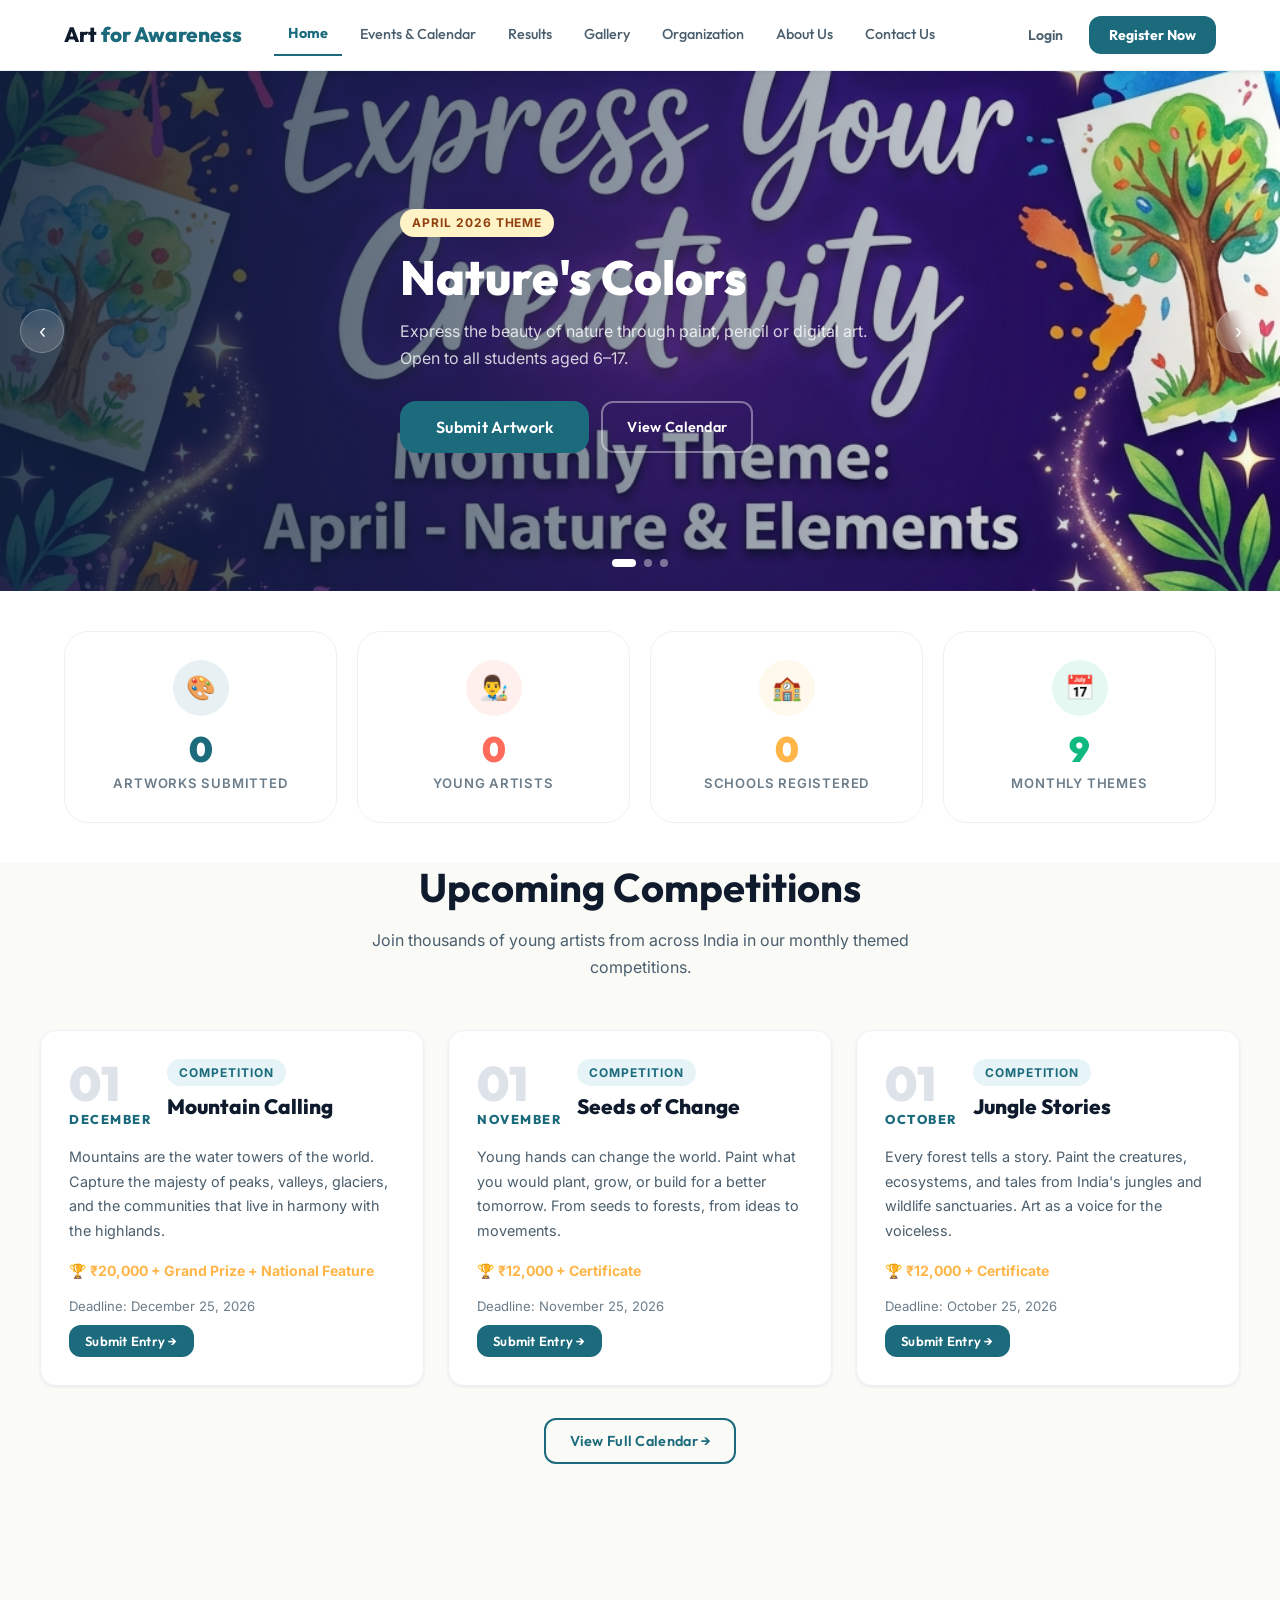
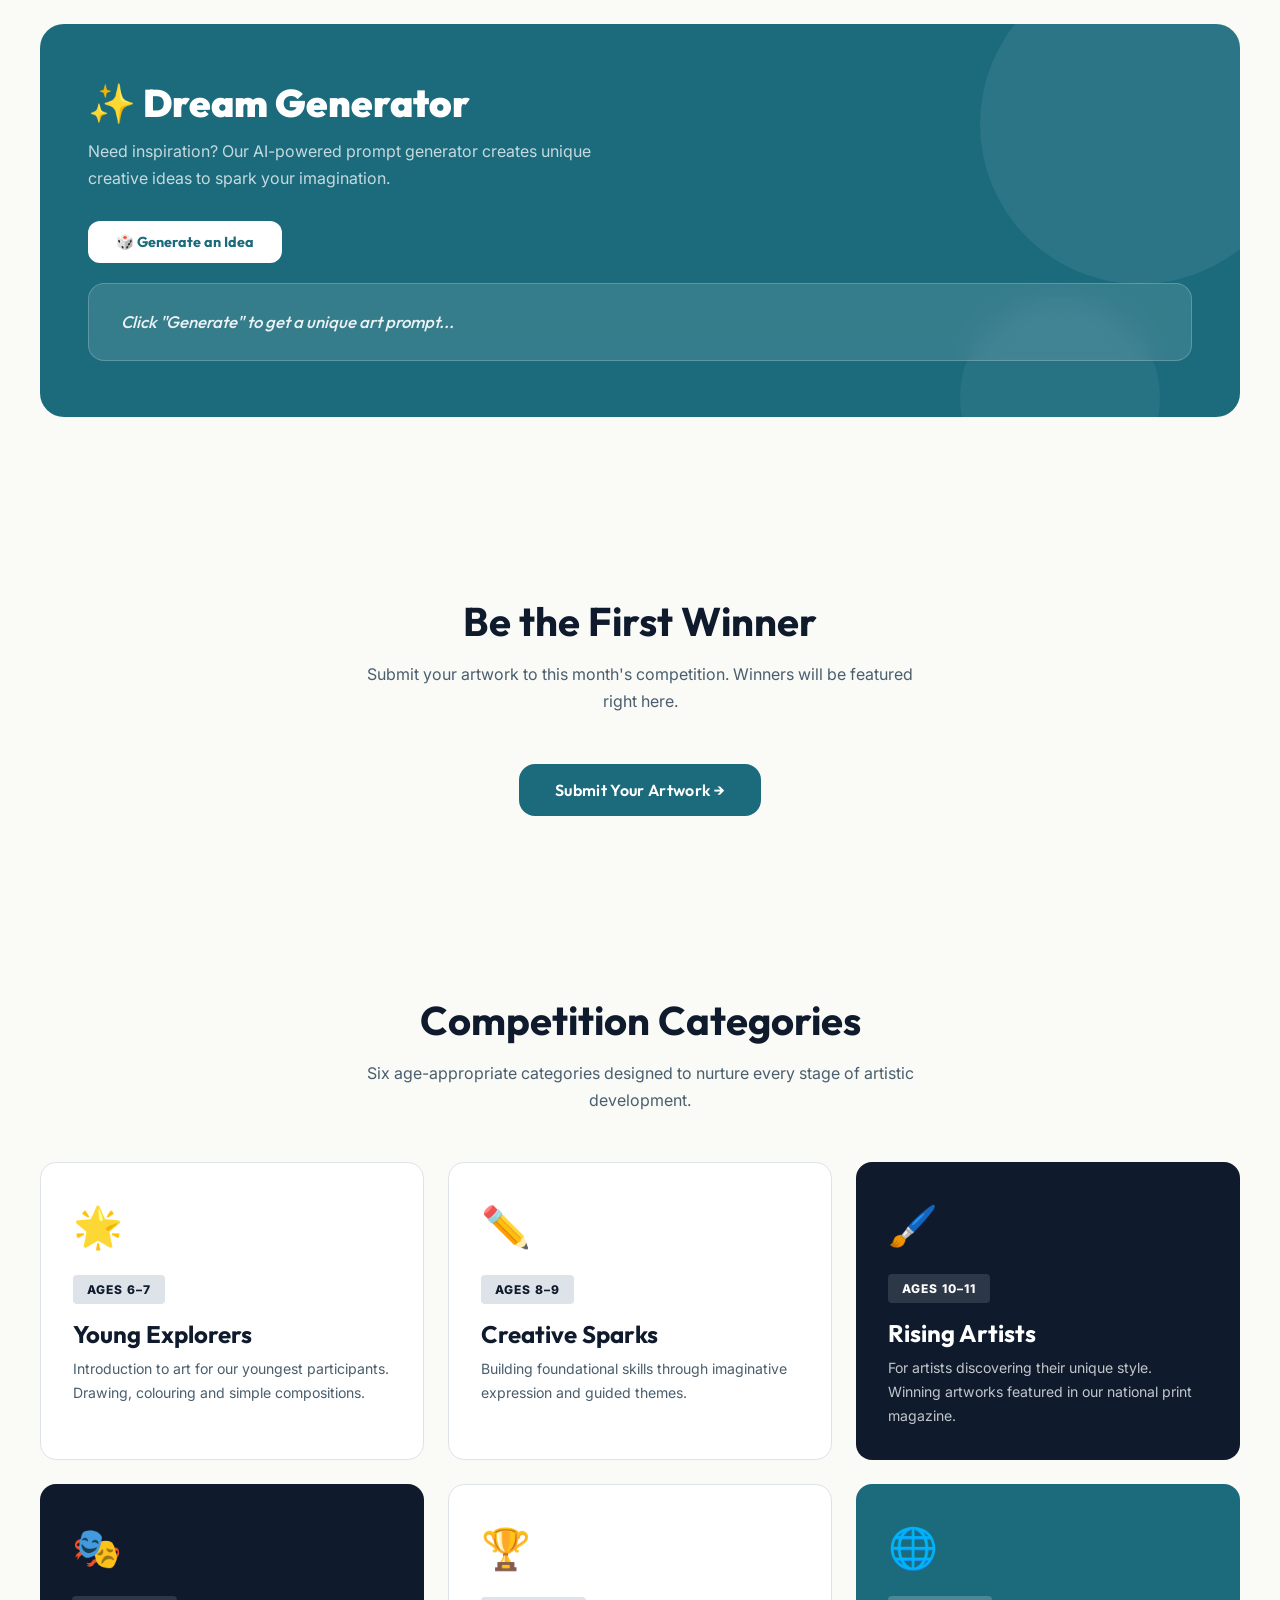
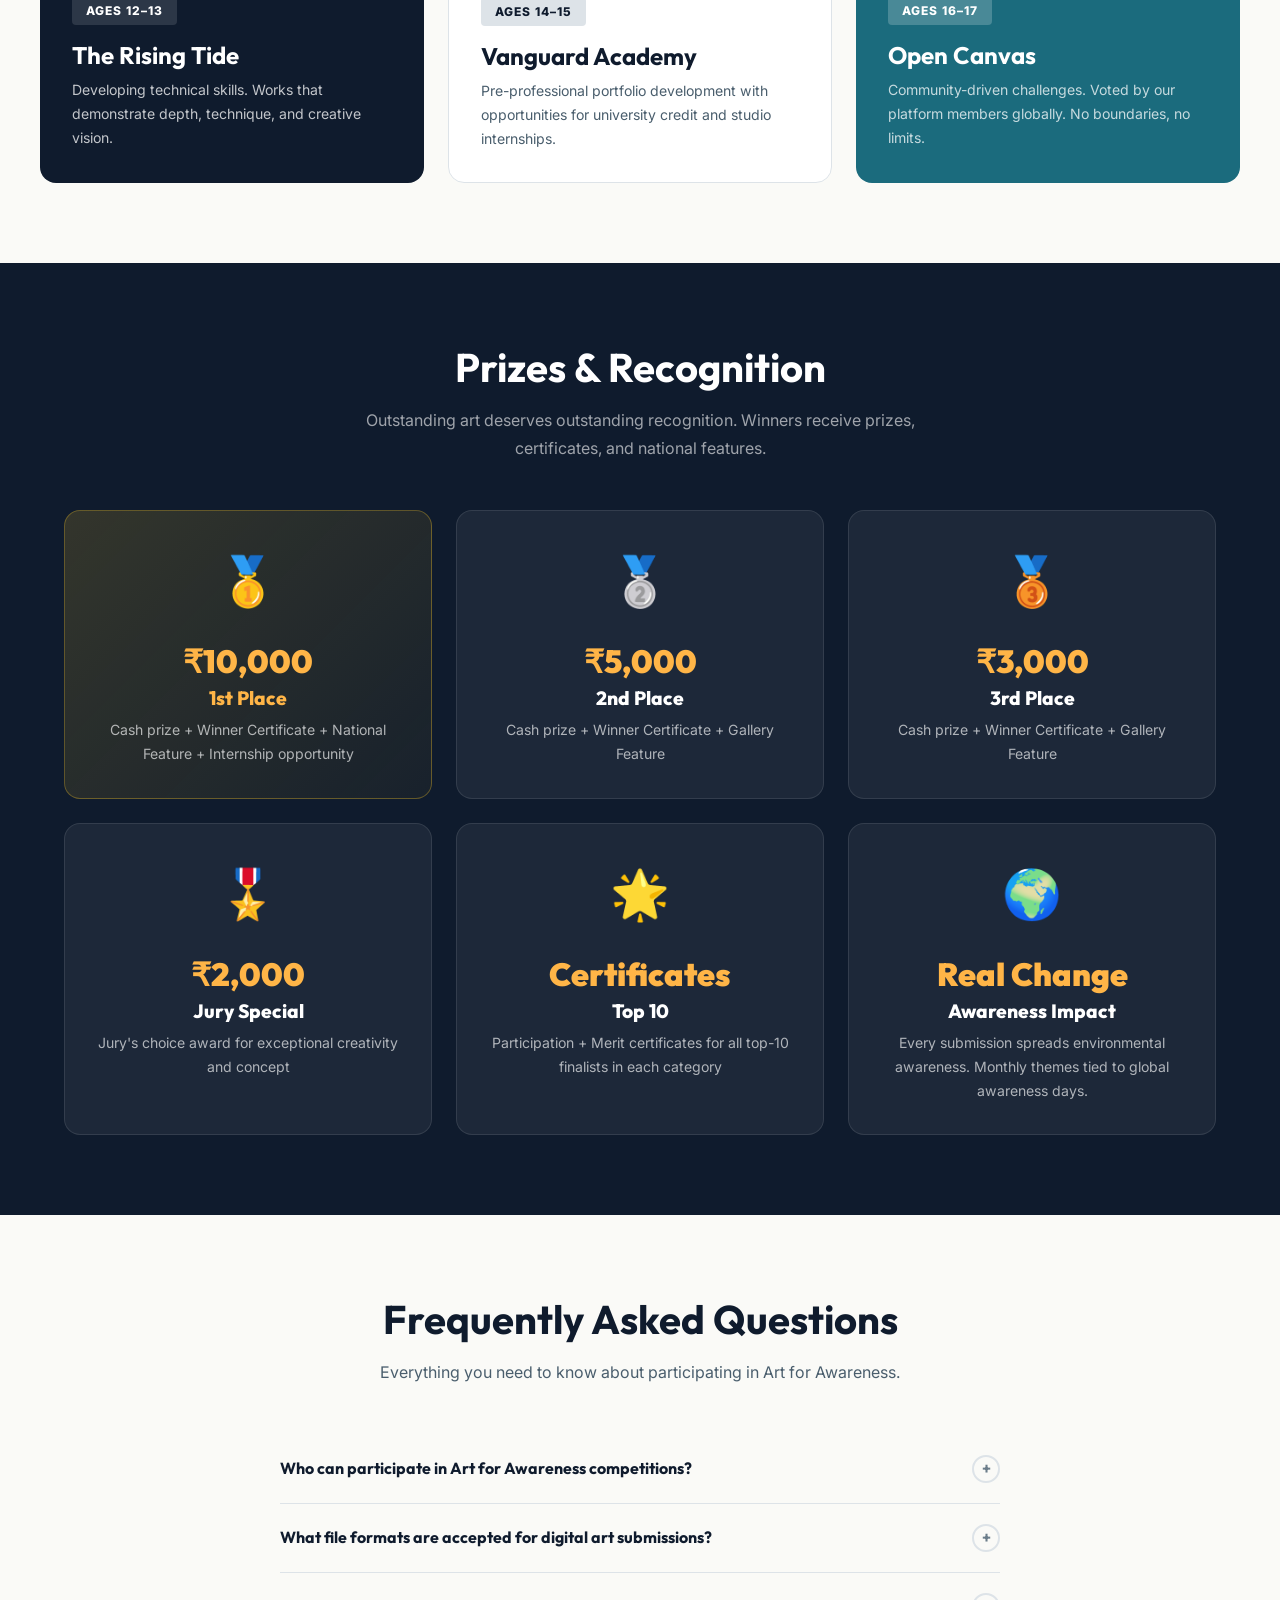
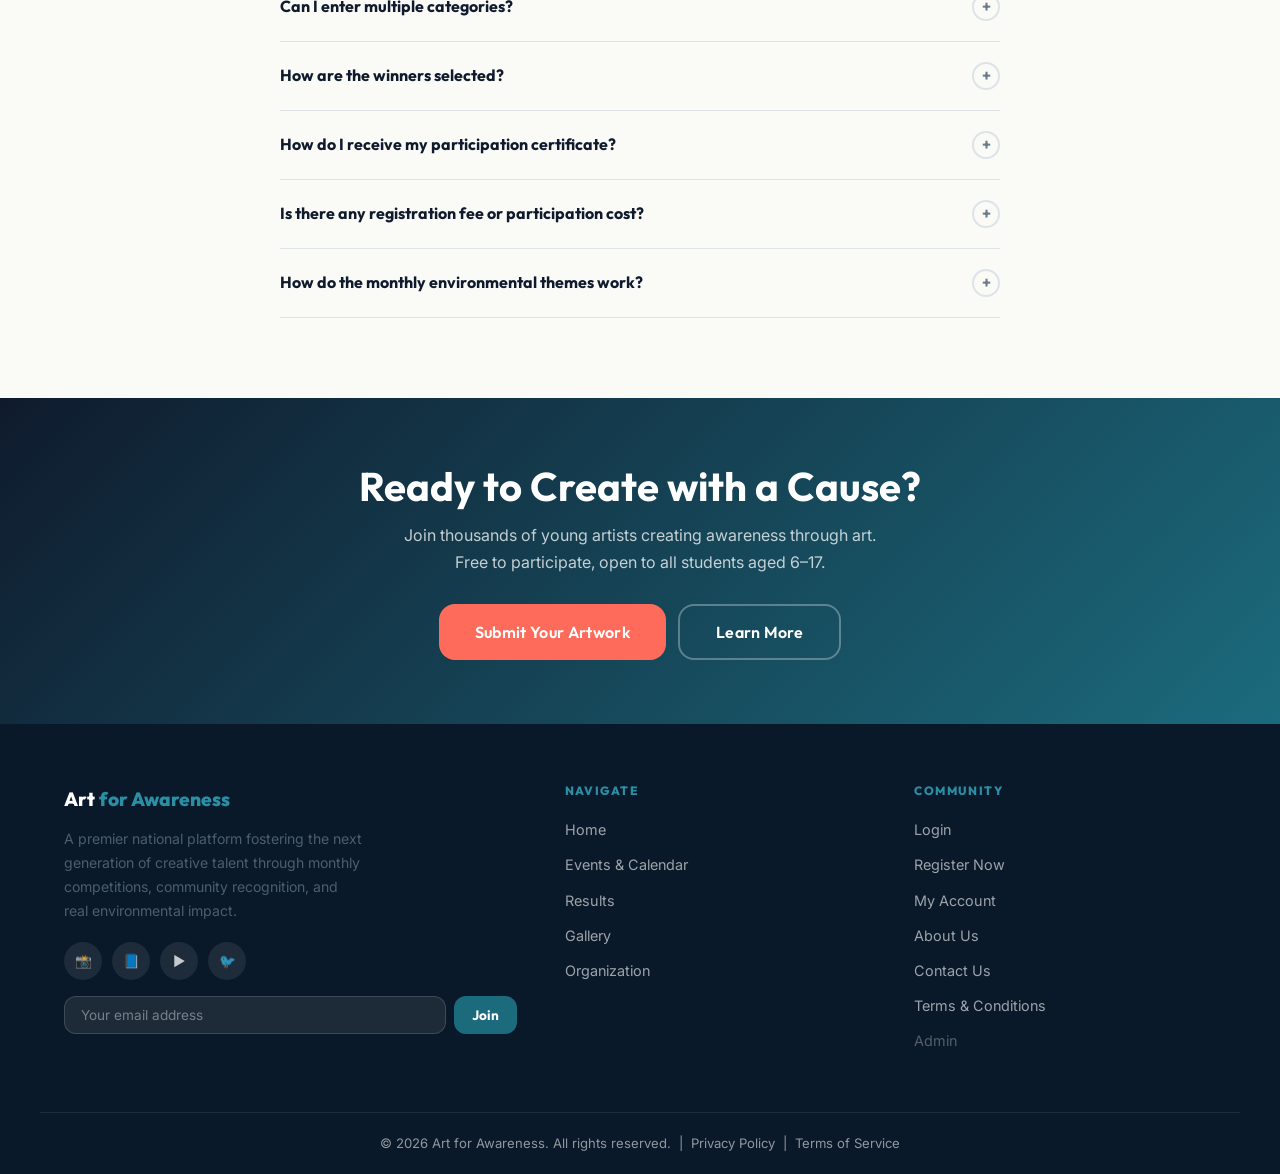
==== commit d641dad5: "Authenticity overhaul: remove all fake/misleading elements Authentication: - Removed fake Google/Fac" ====
--- a/index.html
+++ b/index.html
@@ -99,15 +99,6 @@
     <button class="modal-close" onclick="closeModal('login-modal')" aria-label="Close">&times;</button>
     <h2>Welcome Back</h2>
     <p class="modal-desc">Sign in to your Art for Awareness account.</p>
-    <div style="display:flex;flex-direction:column;gap:10px;margin-bottom:20px;">
-      <button class="social-btn" onclick="socialLogin('Google')">
-        <span>🔵</span> Continue with Google
-      </button>
-      <button class="social-btn" onclick="socialLogin('Facebook')">
-        <span>📘</span> Continue with Facebook
-      </button>
-    </div>
-    <div class="form-divider">or sign in with email</div>
     <div class="form-group">
       <label class="form-label" for="login-email">Email Address</label>
       <input id="login-email" class="form-input" type="email" placeholder="you@example.com" />
@@ -242,27 +233,6 @@
   </div>
 </div>
 
-<!-- EMAIL VERIFICATION MODAL -->
-<div id="verify-modal" class="modal-overlay" role="dialog" aria-modal="true" aria-label="Verify Email">
-  <div class="modal">
-    <button class="modal-close" onclick="closeModal('verify-modal')" aria-label="Close">&times;</button>
-    <div style="text-align:center">
-      <div style="font-size:2.5rem;margin-bottom:8px">&#9993;</div>
-      <h2>Verify Your Email</h2>
-      <p class="modal-desc">A 6-digit verification code has been sent to your email.</p>
-    </div>
-    <div class="form-group">
-      <label class="form-label" for="verify-code">Verification Code</label>
-      <input id="verify-code" class="form-input" type="text" placeholder="Enter 6-digit code" maxlength="6" style="text-align:center;font-size:1.2rem;letter-spacing:0.3em" />
-    </div>
-    <p id="verify-hint" style="font-size:0.78rem;color:var(--primary);text-align:center;margin-bottom:16px"></p>
-    <button class="form-submit" onclick="verifyEmail()">Verify &amp; Continue</button>
-    <p style="text-align:center;margin-top:12px;font-size:0.82rem;color:var(--text-muted)">
-      Didn't receive it? <a href="javascript:void(0)" onclick="resendVerifyCode()" style="color:var(--primary);font-weight:600">Resend Code</a>
-    </p>
-  </div>
-</div>
-
 <!-- TOAST CONTAINER -->
 <div class="toast-container" id="toast-container" role="status" aria-live="polite"></div>
 
--- a/css/style.css
+++ b/css/style.css
@@ -96,7 +96,7 @@
 .btn-dark { background: var(--navy); color: white; }
 .btn-dark:hover { background: var(--navy-mid); transform: translateY(-1px); }
 .btn-gold { background: var(--gold); color: white; }
-.btn-gold:hover { background: #a8881f; }
+.btn-gold:hover { background: var(--primary-dark); }
 .btn-sm { padding: 8px 16px; font-size: 0.82rem; }
 .btn-lg { padding: 16px 36px; font-size: 1rem; border-radius: var(--radius-lg); }
 
@@ -106,7 +106,7 @@
   box-shadow: var(--shadow-sm); transition: var(--transition);
   overflow: hidden;
 }
-.card:hover { box-shadow: var(--shadow-md); transform: translateY(-3px); }
+.card:hover { box-shadow: var(--shadow-md); transform: translateY(-4px); }
 .card-body { padding: 24px; }
 
 /* ─── Pills / Badges ─── */
@@ -149,7 +149,7 @@
 .nav-link:hover { color: var(--primary); background: var(--primary-pale); }
 .nav-link.active { color: var(--primary); font-weight: 700; border-bottom: 2px solid var(--primary); border-radius: 0; }
 .header-actions { display: flex; align-items: center; gap: 10px; flex-shrink: 0; margin-left: auto; }
-.btn-login { color: var(--text-secondary); font-weight: 600; font-size: 0.88rem; padding: 8px 14px; border-radius: var(--radius-sm); transition: var(--transition); font-family: var(--font-heading); }
+.btn-login { color: var(--text-secondary); font-weight: 600; font-size: 0.88rem; padding: 8px 16px; border-radius: var(--radius-md); transition: var(--transition); font-family: var(--font-heading); }
 .btn-login:hover { color: var(--primary); background: var(--primary-pale); }
 .btn-register { background: var(--primary); color: white; padding: 10px 20px; border-radius: var(--radius-md); font-family: var(--font-heading); font-weight: 700; font-size: 0.88rem; transition: var(--transition); }
 .btn-register:hover { background: var(--primary-dark); }
@@ -389,7 +389,7 @@
 }
 .cal-day:hover { background: var(--primary-pale); }
 .cal-day.other-month { opacity: 0.35; }
-.cal-day.today { background: #e8f4f7; }
+.cal-day.today { background: var(--primary-pale); }
 .cal-day.today .cal-day-num { background: var(--primary); color: white; border-radius: 50%; width: 28px; height: 28px; display: flex; align-items: center; justify-content: center; font-weight: 700; }
 .cal-day.selected { background: var(--primary-pale); outline: 2px solid var(--primary); }
 .cal-day-num { font-family: var(--font-heading); font-weight: 600; font-size: 0.95rem; color: var(--navy); margin-bottom: 4px; width: 28px; height: 28px; display: flex; align-items: center; justify-content: center; }
@@ -661,16 +661,14 @@
   padding: 14px 20px; border-radius: var(--radius-md);
   box-shadow: var(--shadow-xl); font-size: 0.88rem; font-weight: 500;
   display: flex; align-items: center; gap: 10px;
-  animation: slideInRight 0.3s ease; min-width: 280px;
+  min-width: 280px;
 }
 .toast.success { border-left: 4px solid var(--success); }
 .toast.error { border-left: 4px solid var(--error); }
 .toast.info { border-left: 4px solid var(--primary); }
 @keyframes slideInRight { from { transform: translateX(100px); opacity: 0; } to { transform: translateX(0); opacity: 1; } }
 
-/* ─── Page loading animation ─── */
-#page-content { animation: fadeIn 0.3s ease; }
-@keyframes fadeIn { from { opacity: 0; transform: translateY(12px); } to { opacity: 1; transform: translateY(0); } }
+/* ─── Page loading animation (overridden by polish section) ─── */
 
 /* ─── Responsive ─── */
 @media (max-width: 1024px) {
@@ -711,23 +709,170 @@
 .text-teal { color: var(--primary); }
 .text-gold { color: var(--gold); }
 .text-navy { color: var(--navy); }
+.text-white { color: white; }
+.text-muted { color: var(--text-muted); }
+.text-secondary { color: var(--text-secondary); }
+.text-primary-color { color: var(--primary); }
+.mt-4 { margin-top: 4px; }
 .mt-8 { margin-top: 8px; }
+.mt-12 { margin-top: 12px; }
 .mt-16 { margin-top: 16px; }
 .mt-24 { margin-top: 24px; }
 .mt-32 { margin-top: 32px; }
 .mt-48 { margin-top: 48px; }
+.mb-4 { margin-bottom: 4px; }
 .mb-8 { margin-bottom: 8px; }
+.mb-12 { margin-bottom: 12px; }
 .mb-16 { margin-bottom: 16px; }
 .mb-24 { margin-bottom: 24px; }
 .mb-32 { margin-bottom: 32px; }
 .flex { display: flex; }
+.flex-col { display: flex; flex-direction: column; }
+.flex-wrap { flex-wrap: wrap; }
 .items-center { align-items: center; }
+.items-start { align-items: flex-start; }
 .justify-between { justify-content: space-between; }
+.justify-center { justify-content: center; }
 .gap-8 { gap: 8px; }
+.gap-12 { gap: 12px; }
 .gap-16 { gap: 16px; }
+.gap-24 { gap: 24px; }
 .w-full { width: 100%; }
 .hidden { display: none !important; }
 .sr-only { position: absolute; width: 1px; height: 1px; overflow: hidden; clip: rect(0,0,0,0); }
+
+/* ─── Type Scale Utilities ─── */
+.text-xs { font-size: 0.75rem; }
+.text-sm { font-size: 0.85rem; }
+.text-base { font-size: 1rem; }
+.text-lg { font-size: 1.15rem; }
+.text-xl { font-size: 1.3rem; }
+.text-2xl { font-size: 1.8rem; }
+.text-3xl { font-size: 2.2rem; }
+.fw-500 { font-weight: 500; }
+.fw-600 { font-weight: 600; }
+.fw-700 { font-weight: 700; }
+.fw-800 { font-weight: 800; }
+.fw-900 { font-weight: 900; }
+
+/* ─── Section Background Utilities ─── */
+.bg-white { background: var(--bg-white); }
+.bg-light { background: var(--bg); }
+.bg-navy { background: var(--navy); }
+.bg-primary { background: var(--primary); }
+
+/* ─── Empty State ─── */
+.empty-state { text-align: center; padding: 60px 24px; }
+@media (max-width: 768px) { .empty-state { padding: 40px 16px; } }
+.empty-state-icon { font-size: 3rem; margin-bottom: 16px; }
+
+/* ─── Thumbnail ─── */
+.thumb { width: 48px; height: 36px; object-fit: cover; border-radius: 6px; }
+.thumb-placeholder { width: 48px; height: 36px; border-radius: 6px; background: var(--primary-pale); display: flex; align-items: center; justify-content: center; font-size: 1rem; }
+
+/* ─── Card Body Centered ─── */
+.card-centered { text-align: center; padding: 32px; }
+@media (max-width: 768px) { .card-centered { padding: 24px 16px; } }
+
+/* ─── Financial Row ─── */
+.info-row { display: flex; justify-content: space-between; align-items: center; padding: 12px 0; border-bottom: 1px solid var(--border-light); }
+.info-row:last-child { border-bottom: none; }
+
+/* ─── Event Flex Layout ─── */
+.event-flex { display: flex; gap: 16px; align-items: flex-start; }
+@media (max-width: 480px) { .event-flex { gap: 12px; } }
+
+/* ─── Flex Center Wrap ─── */
+.flex-center-wrap { display: flex; gap: 12px; justify-content: center; flex-wrap: wrap; }
+
+/* ─── Active States (all interactive elements) ─── */
+.btn:active, .btn-primary:active, .btn-outline:active, .btn-dark:active, .btn-gold:active, .form-submit:active, .btn-generate:active {
+  transform: scale(0.97); transition-duration: 0.08s;
+}
+.filter-tab:active, .social-btn:active, .calendar-nav-btn:active {
+  transform: scale(0.95); transition-duration: 0.08s;
+}
+.card:active, .event-card:active, .winner-card:active, .gallery-item:active, .category-card:active, .impact-stat-card:active {
+  transform: translateY(-1px); transition-duration: 0.08s;
+}
+
+/* ─── Consistent Card Hover (standardize to -4px / shadow-md) ─── */
+.card:hover { transform: translateY(-4px); box-shadow: var(--shadow-md); }
+.achievement-card:hover, .contact-info-card:hover, .stat-card:hover { box-shadow: var(--shadow-md); transform: translateY(-2px); }
+
+/* ─── Scroll Reveal Animation ─── */
+@keyframes revealUp {
+  from { opacity: 0; transform: translateY(24px); }
+  to { opacity: 1; transform: translateY(0); }
+}
+.reveal { opacity: 0; }
+.reveal.visible { animation: revealUp 0.6s cubic-bezier(0.22, 1, 0.36, 1) forwards; }
+.reveal.visible:nth-child(2) { animation-delay: 0.08s; }
+.reveal.visible:nth-child(3) { animation-delay: 0.16s; }
+.reveal.visible:nth-child(4) { animation-delay: 0.24s; }
+.reveal.visible:nth-child(5) { animation-delay: 0.32s; }
+.reveal.visible:nth-child(6) { animation-delay: 0.40s; }
+
+/* ─── Smooth hover glow for primary buttons ─── */
+.btn-primary { position: relative; overflow: hidden; }
+.btn-primary::after {
+  content: ''; position: absolute; inset: 0;
+  background: linear-gradient(135deg, rgba(255,255,255,0.15) 0%, transparent 60%);
+  opacity: 0; transition: opacity 0.3s ease;
+}
+.btn-primary:hover::after { opacity: 1; }
+
+/* ─── Stagger animation for grid children ─── */
+.grid-3 > *, .grid-4 > * { opacity: 0; animation: revealUp 0.5s cubic-bezier(0.22, 1, 0.36, 1) forwards; }
+.grid-3 > *:nth-child(1), .grid-4 > *:nth-child(1) { animation-delay: 0s; }
+.grid-3 > *:nth-child(2), .grid-4 > *:nth-child(2) { animation-delay: 0.06s; }
+.grid-3 > *:nth-child(3), .grid-4 > *:nth-child(3) { animation-delay: 0.12s; }
+.grid-3 > *:nth-child(4) { animation-delay: 0.18s; }
+.grid-4 > *:nth-child(4) { animation-delay: 0.18s; }
+.grid-3 > *:nth-child(5) { animation-delay: 0.24s; }
+.grid-3 > *:nth-child(6) { animation-delay: 0.30s; }
+
+/* ─── Smooth page transition (improved) ─── */
+@keyframes pageEnter { from { opacity: 0; transform: translateY(16px); } to { opacity: 1; transform: translateY(0); } }
+#page-content { animation: pageEnter 0.4s cubic-bezier(0.22, 1, 0.36, 1); }
+
+/* ─── Toast slide in + slide out ─── */
+@keyframes toastIn { from { transform: translateX(100%); opacity: 0; } to { transform: translateX(0); opacity: 1; } }
+.toast { animation: toastIn 0.35s cubic-bezier(0.22, 1, 0.36, 1); }
+
+/* ─── Carousel dot pulse on active ─── */
+.dot.active { animation: dotPulse 0.4s ease; }
+@keyframes dotPulse { 0% { transform: scale(0.8); } 50% { transform: scale(1.1); } 100% { transform: scale(1); } }
+
+/* ─── Stats counter entrance ─── */
+.impact-stat-card { opacity: 0; animation: revealUp 0.5s cubic-bezier(0.22, 1, 0.36, 1) forwards; }
+.impact-stat-card:nth-child(1) { animation-delay: 0s; }
+.impact-stat-card:nth-child(2) { animation-delay: 0.1s; }
+.impact-stat-card:nth-child(3) { animation-delay: 0.2s; }
+.impact-stat-card:nth-child(4) { animation-delay: 0.3s; }
+
+/* ─── Smooth focus ring animation ─── */
+@keyframes focusRing { from { box-shadow: 0 0 0 0px rgba(27,107,125,0.4); } to { box-shadow: 0 0 0 4px rgba(27,107,125,0.15); } }
+
+/* ─── Winner card image hover zoom ─── */
+.winner-card .winner-img, .winner-card .winner-img-placeholder { transition: transform 0.4s cubic-bezier(0.22, 1, 0.36, 1); }
+.winner-card:hover .winner-img, .winner-card:hover .winner-img-placeholder { transform: scale(1.04); }
+
+/* ─── Gallery item image hover zoom ─── */
+.gallery-item .gallery-img, .gallery-item .gallery-img-placeholder { transition: transform 0.4s cubic-bezier(0.22, 1, 0.36, 1); }
+.gallery-item:hover .gallery-img, .gallery-item:hover .gallery-img-placeholder { transform: scale(1.05); }
+
+/* ─── FAQ smooth expand ─── */
+.faq-answer { transition: max-height 0.35s cubic-bezier(0.22, 1, 0.36, 1), opacity 0.25s ease; opacity: 0; }
+.faq-item.open .faq-answer { opacity: 1; }
+.faq-icon { transition: transform 0.3s cubic-bezier(0.22, 1, 0.36, 1), background 0.2s ease, border-color 0.2s ease, color 0.2s ease; }
+
+/* ─── Dream Generator text reveal ─── */
+.dream-output p { transition: opacity 0.4s cubic-bezier(0.22, 1, 0.36, 1); }
+
+/* ─── Header shadow on scroll (applied via JS) ─── */
+#site-header { transition: box-shadow 0.3s ease; }
+#site-header.scrolled { box-shadow: 0 2px 20px rgba(15,27,45,0.1); }
 
 /* ─── Mobile Menu ─── */
 .mobile-menu-btn {
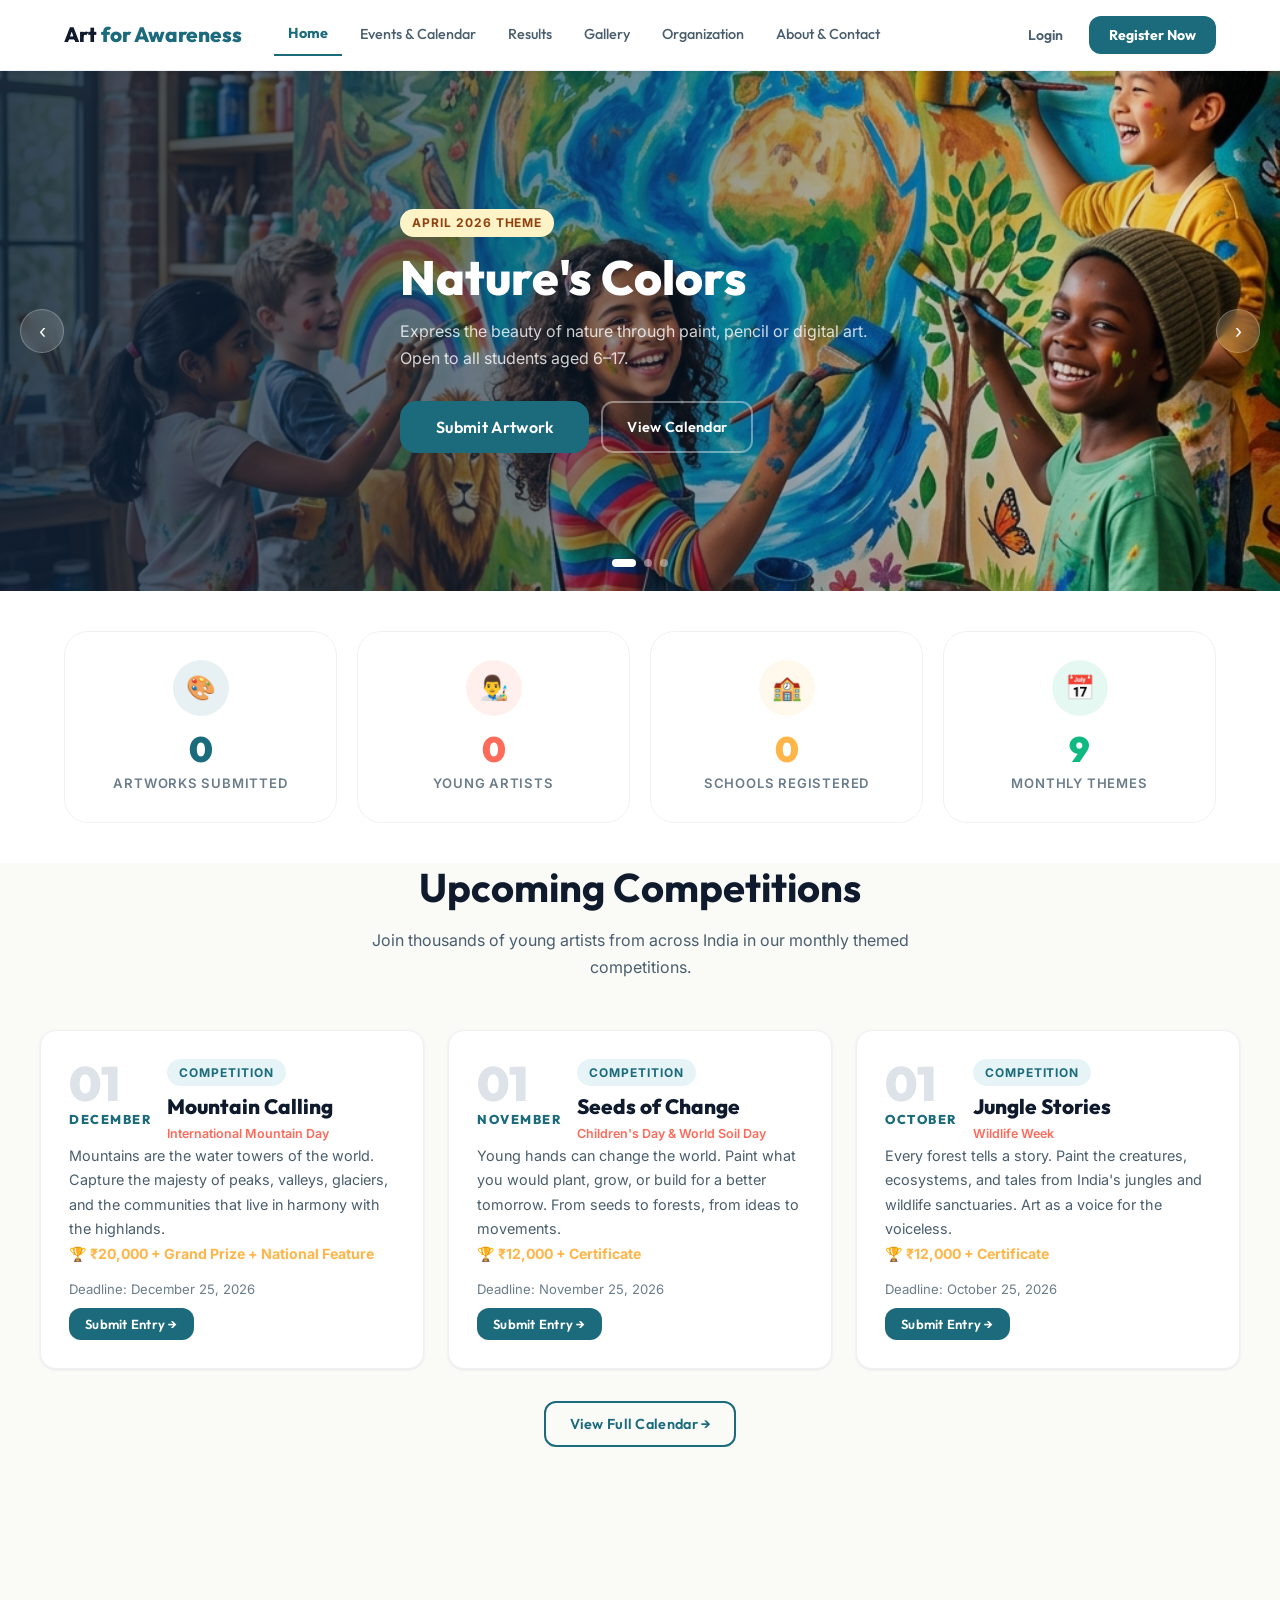
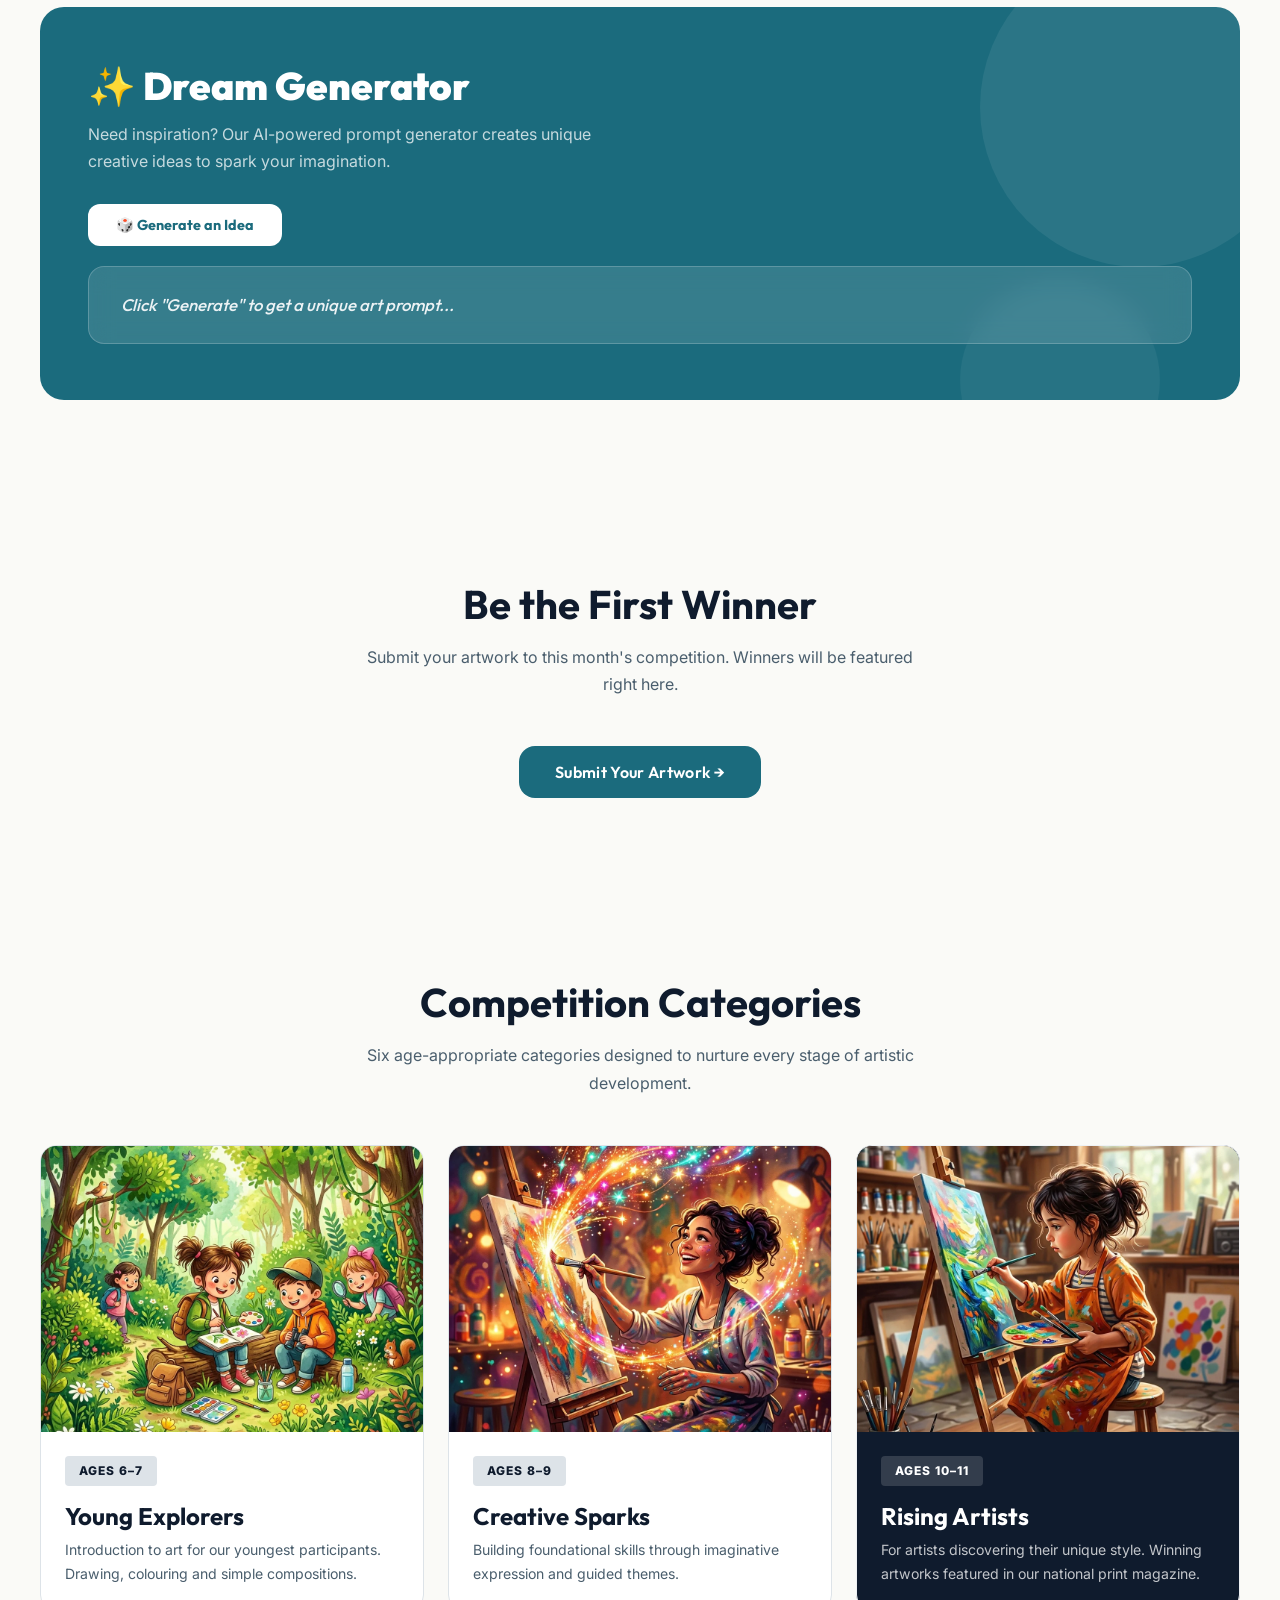
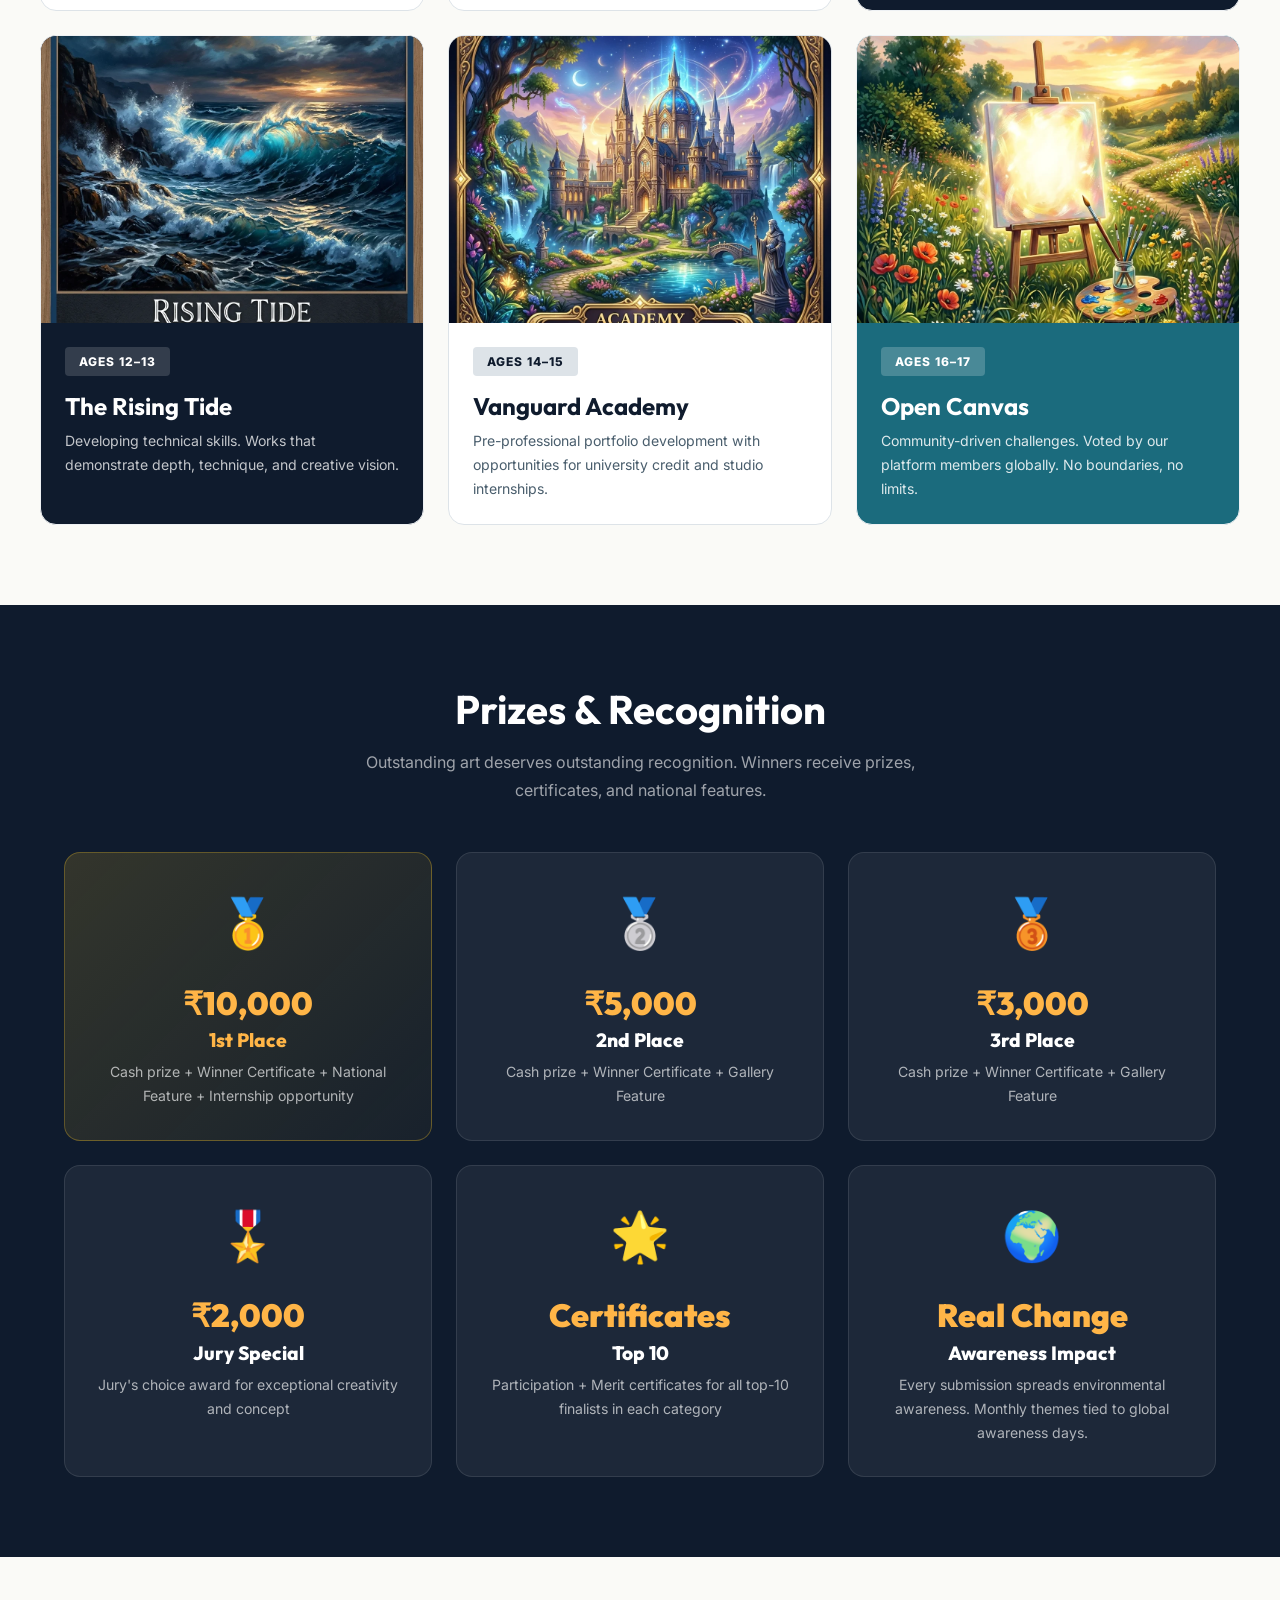
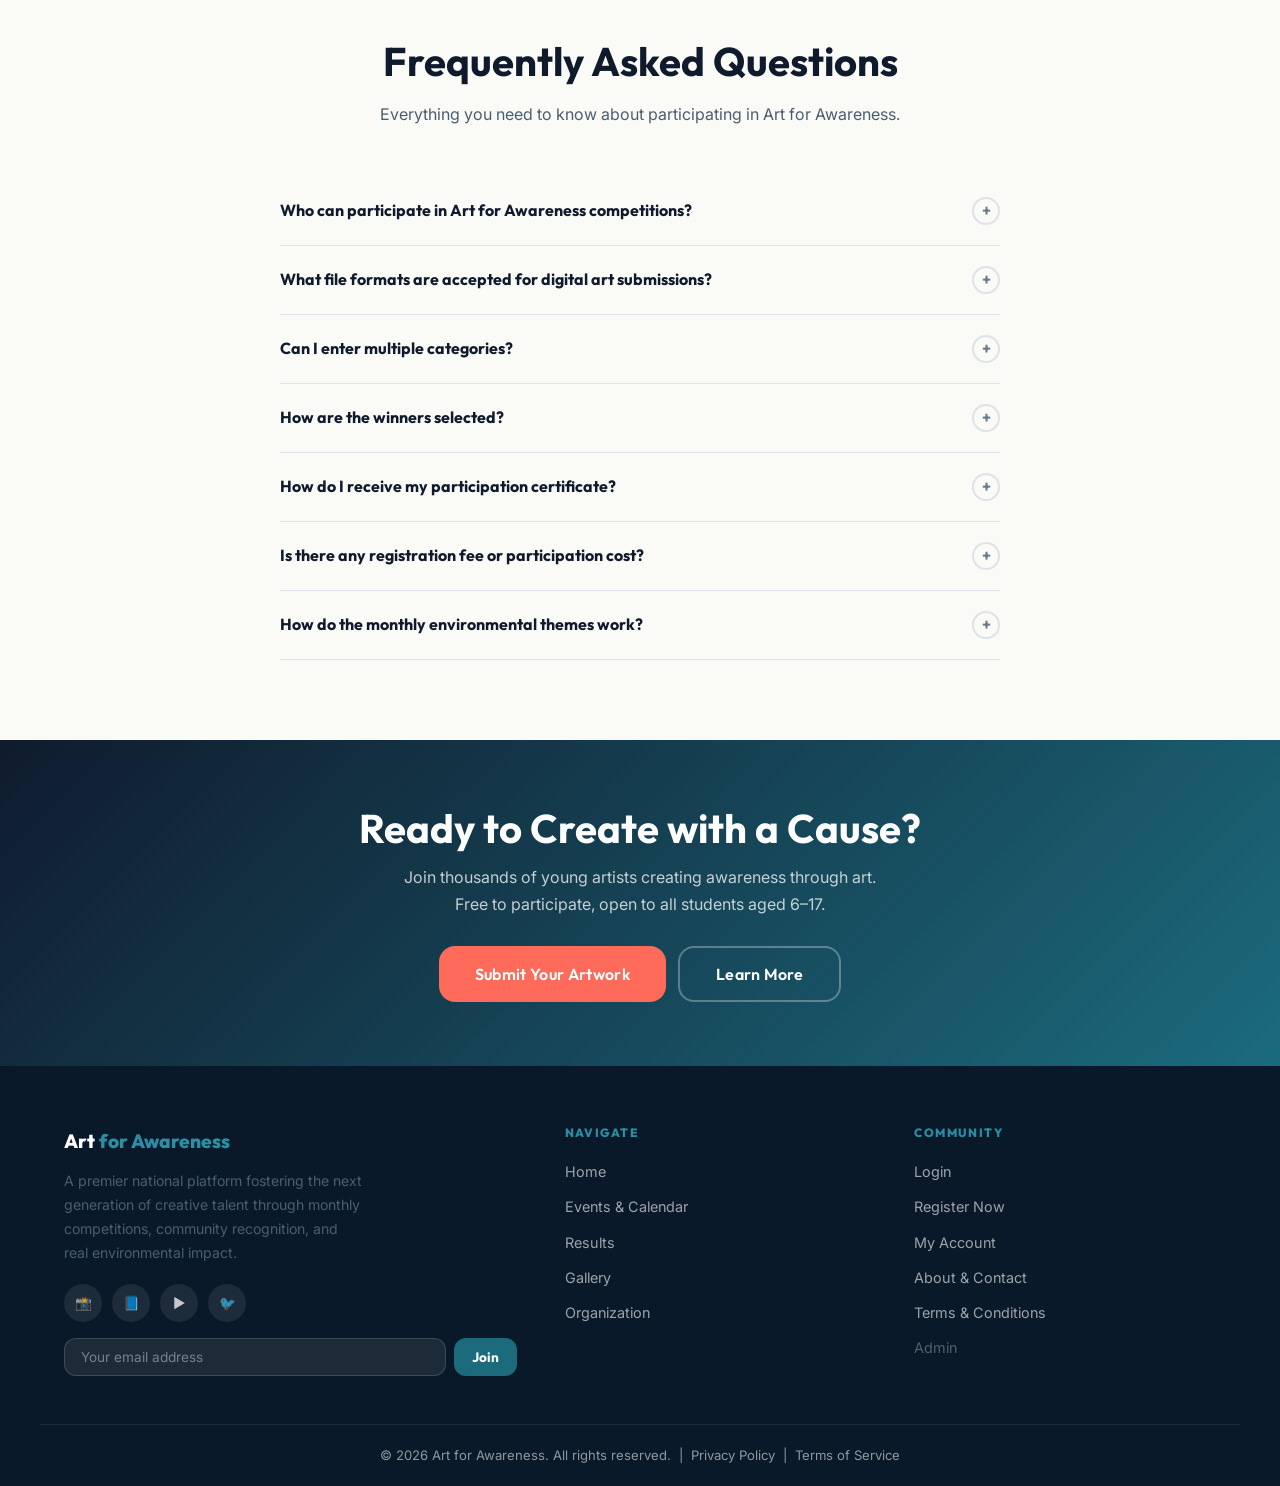
==== commit 5074d83f: "Remove all CSR mentions + merge Contact Us into About Us page CSR removed from: - index.html meta de" ====
--- a/index.html
+++ b/index.html
@@ -4,7 +4,7 @@
   <meta charset="UTF-8" />
   <meta name="viewport" content="width=device-width, initial-scale=1.0" />
   <title>Art for Awareness — National Student Art Platform</title>
-  <meta name="description" content="India's premier free monthly art competition for students aged 6–17. Monthly environmental themes, real prizes, and national recognition. Fully CSR-funded, DPDP compliant." />
+  <meta name="description" content="India's premier free monthly art competition for students aged 6–17. Monthly environmental themes, real prizes, and national recognition." />
   <meta name="keywords" content="art competition india, student art contest, online drawing competition, art for awareness, free art contest" />
   <meta property="og:title" content="Art for Awareness" />
   <meta property="og:description" content="India's student art platform — monthly environmental themes, real prizes, national recognition." />
@@ -12,6 +12,8 @@
   <link rel="stylesheet" href="css/style.css" />
   <link rel="preconnect" href="https://fonts.googleapis.com" />
   <link rel="preconnect" href="https://fonts.gstatic.com" crossorigin />
+  <!-- Google Identity Services for Sign-In -->
+  <script src="https://accounts.google.com/gsi/client" async defer></script>
 </head>
 <body>
 
@@ -27,8 +29,7 @@
       <a href="#results"      class="nav-link" data-page="results">Results</a>
       <a href="#gallery"      class="nav-link" data-page="gallery">Gallery</a>
       <a href="#organization" class="nav-link" data-page="organization">Organization</a>
-      <a href="#about"        class="nav-link" data-page="about">About Us</a>
-      <a href="#contact"      class="nav-link" data-page="contact">Contact Us</a>
+      <a href="#about"        class="nav-link" data-page="about">About &amp; Contact</a>
     </nav>
     <button class="mobile-menu-btn" id="mobile-menu-btn" onclick="toggleMobileMenu()" aria-label="Menu">&#9776;</button>
     <div class="header-actions">
@@ -76,8 +77,7 @@
       <a href="javascript:void(0)" onclick="openLoginModal()">Login</a>
       <a href="javascript:void(0)" onclick="startRegistration()">Register Now</a>
       <a href="#dashboard" onclick="navigate('dashboard')">My Account</a>
-      <a href="#about" onclick="navigate('about')">About Us</a>
-      <a href="#contact" onclick="navigate('contact')">Contact Us</a>
+      <a href="#about" onclick="navigate('about')">About &amp; Contact</a>
       <a href="javascript:void(0)" onclick="openModal('terms-modal')">Terms &amp; Conditions</a>
       <a href="admin.html" style="opacity:0.5">Admin</a>
     </div>
@@ -99,6 +99,9 @@
     <button class="modal-close" onclick="closeModal('login-modal')" aria-label="Close">&times;</button>
     <h2>Welcome Back</h2>
     <p class="modal-desc">Sign in to your Art for Awareness account.</p>
+    <!-- Google Sign-In button (rendered by Google Identity Services) -->
+    <div id="google-signin-btn" style="display:flex;justify-content:center;margin-bottom:16px"></div>
+    <div class="form-divider">or sign in with email</div>
     <div class="form-group">
       <label class="form-label" for="login-email">Email Address</label>
       <input id="login-email" class="form-input" type="email" placeholder="you@example.com" />
@@ -121,6 +124,8 @@
     <button class="modal-close" onclick="closeModal('signup-modal')" aria-label="Close">&times;</button>
     <h2>Create Account</h2>
     <p class="modal-desc">Join Art for Awareness — it's completely free.</p>
+    <div id="google-signup-btn" style="display:flex;justify-content:center;margin-bottom:16px"></div>
+    <div class="form-divider">or sign up with email</div>
     <div class="form-group">
       <label class="form-label" for="signup-name">Full Name</label>
       <input id="signup-name" class="form-input" type="text" placeholder="Your full name" />
@@ -133,6 +138,26 @@
       <div class="form-group">
         <label class="form-label" for="signup-mobile">Mobile</label>
         <input id="signup-mobile" class="form-input" type="tel" placeholder="+91 9876543210" />
+      </div>
+    </div>
+    <div class="form-row">
+      <div class="form-group">
+        <label class="form-label" for="signup-city">City</label>
+        <input id="signup-city" class="form-input" type="text" placeholder="Your city" />
+      </div>
+      <div class="form-group">
+        <label class="form-label" for="signup-state">State</label>
+        <select id="signup-state" class="form-select">
+          <option value="">Select State</option>
+          <option>Andhra Pradesh</option><option>Arunachal Pradesh</option><option>Assam</option><option>Bihar</option>
+          <option>Chhattisgarh</option><option>Goa</option><option>Gujarat</option><option>Haryana</option>
+          <option>Himachal Pradesh</option><option>Jharkhand</option><option>Karnataka</option><option>Kerala</option>
+          <option>Madhya Pradesh</option><option>Maharashtra</option><option>Manipur</option><option>Meghalaya</option>
+          <option>Mizoram</option><option>Nagaland</option><option>Odisha</option><option>Punjab</option>
+          <option>Rajasthan</option><option>Sikkim</option><option>Tamil Nadu</option><option>Telangana</option>
+          <option>Tripura</option><option>Uttar Pradesh</option><option>Uttarakhand</option><option>West Bengal</option>
+          <option>Delhi</option><option>Chandigarh</option><option>Other</option>
+        </select>
       </div>
     </div>
     <div class="form-group">
@@ -184,7 +209,7 @@
     <h2>Terms &amp; Conditions</h2>
     <div style="max-height:500px;overflow-y:auto;margin-top:20px;color:var(--text-secondary);font-size:0.88rem;line-height:1.8">
       <p><strong>1. Participation Eligibility</strong><br>Open to students aged 6–17 years. Participation is free of charge.</p>
-      <p style="margin-top:12px"><strong>2. Student IP &amp; Copyright</strong><br>Students retain full copyright of their artwork. By submitting, participants grant Art for Awareness a non-exclusive, royalty-free license to display and share artwork for platform operations, CSR reporting, and educational purposes. Artwork will not be sold commercially without written consent.</p>
+      <p style="margin-top:12px"><strong>2. Student IP &amp; Copyright</strong><br>Students retain full copyright of their artwork. By submitting, participants grant Art for Awareness a non-exclusive, royalty-free license to display and share artwork for platform operations and educational purposes. Artwork will not be sold commercially without written consent.</p>
       <p style="margin-top:12px"><strong>3. DPDP Act Compliance</strong><br>We comply fully with India's Digital Personal Data Protection Act 2023. Student data is handled via teacher-mediated model. Minimal data is collected — only name, grade, school, and artwork.</p>
       <p style="margin-top:12px"><strong>4. Content Policy</strong><br>All submissions are moderated for appropriate content. Submissions violating content guidelines will be disqualified. Zero tolerance for inappropriate imagery.</p>
       <p style="margin-top:12px"><strong>5. Prize Distribution</strong><br>Prizes are awarded based on jury decisions which are final and binding.</p>
--- a/css/style.css
+++ b/css/style.css
@@ -290,7 +290,47 @@
 .winner-category { background: var(--border); color: var(--text-secondary); font-size: 0.72rem; font-weight: 700; letter-spacing: 0.08em; text-transform: uppercase; padding: 4px 10px; border-radius: 4px; }
 .winner-age { color: var(--text-muted); font-style: italic; font-size: 0.85rem; }
 
-/* ─── CATEGORIES ─── */
+/* ─── EVENT CARD with image ─── */
+.event-card.has-image {
+  padding: 0; overflow: hidden; display: flex; flex-direction: column;
+}
+.event-card.has-image .event-image {
+  width: 100%; aspect-ratio: 16/9; overflow: hidden;
+  background: var(--primary-pale);
+}
+.event-card.has-image .event-image img {
+  width: 100%; height: 100%; object-fit: cover; display: block;
+  transition: transform 0.5s cubic-bezier(0.22, 1, 0.36, 1);
+}
+.event-card.has-image:hover .event-image img { transform: scale(1.04); }
+.event-card.has-image .event-card-inner {
+  padding: 24px; display: flex; flex-direction: column; gap: 16px; flex: 1;
+}
+
+/* ─── CATEGORIES with image ─── */
+.category-card.has-image {
+  padding: 0; overflow: hidden; display: flex; flex-direction: column;
+  background: var(--bg-card); border: 1px solid var(--border-light);
+}
+.category-card.has-image .category-image {
+  width: 100%; aspect-ratio: 4/3; overflow: hidden; background: var(--primary-pale);
+}
+.category-card.has-image .category-image img {
+  width: 100%; height: 100%; object-fit: cover; display: block;
+  transition: transform 0.5s cubic-bezier(0.22, 1, 0.36, 1);
+}
+.category-card.has-image:hover .category-image img { transform: scale(1.05); }
+.category-card.has-image .category-content { padding: 24px; }
+.category-card.has-image.dark { background: var(--navy); }
+.category-card.has-image.dark h3 { color: white; }
+.category-card.has-image.dark p { color: rgba(255,255,255,0.75); }
+.category-card.has-image.teal { background: var(--primary); }
+.category-card.has-image.teal h3 { color: white; }
+.category-card.has-image.teal p { color: rgba(255,255,255,0.85); }
+.category-card.has-image.dark .category-age-pill { background: rgba(255,255,255,0.15); color: white; }
+.category-card.has-image.teal .category-age-pill { background: rgba(255,255,255,0.2); color: white; }
+
+/* ─── CATEGORIES (legacy) ─── */
 .category-card {
   border-radius: var(--radius-lg); padding: 32px; transition: var(--transition);
   cursor: pointer; overflow: hidden; position: relative;
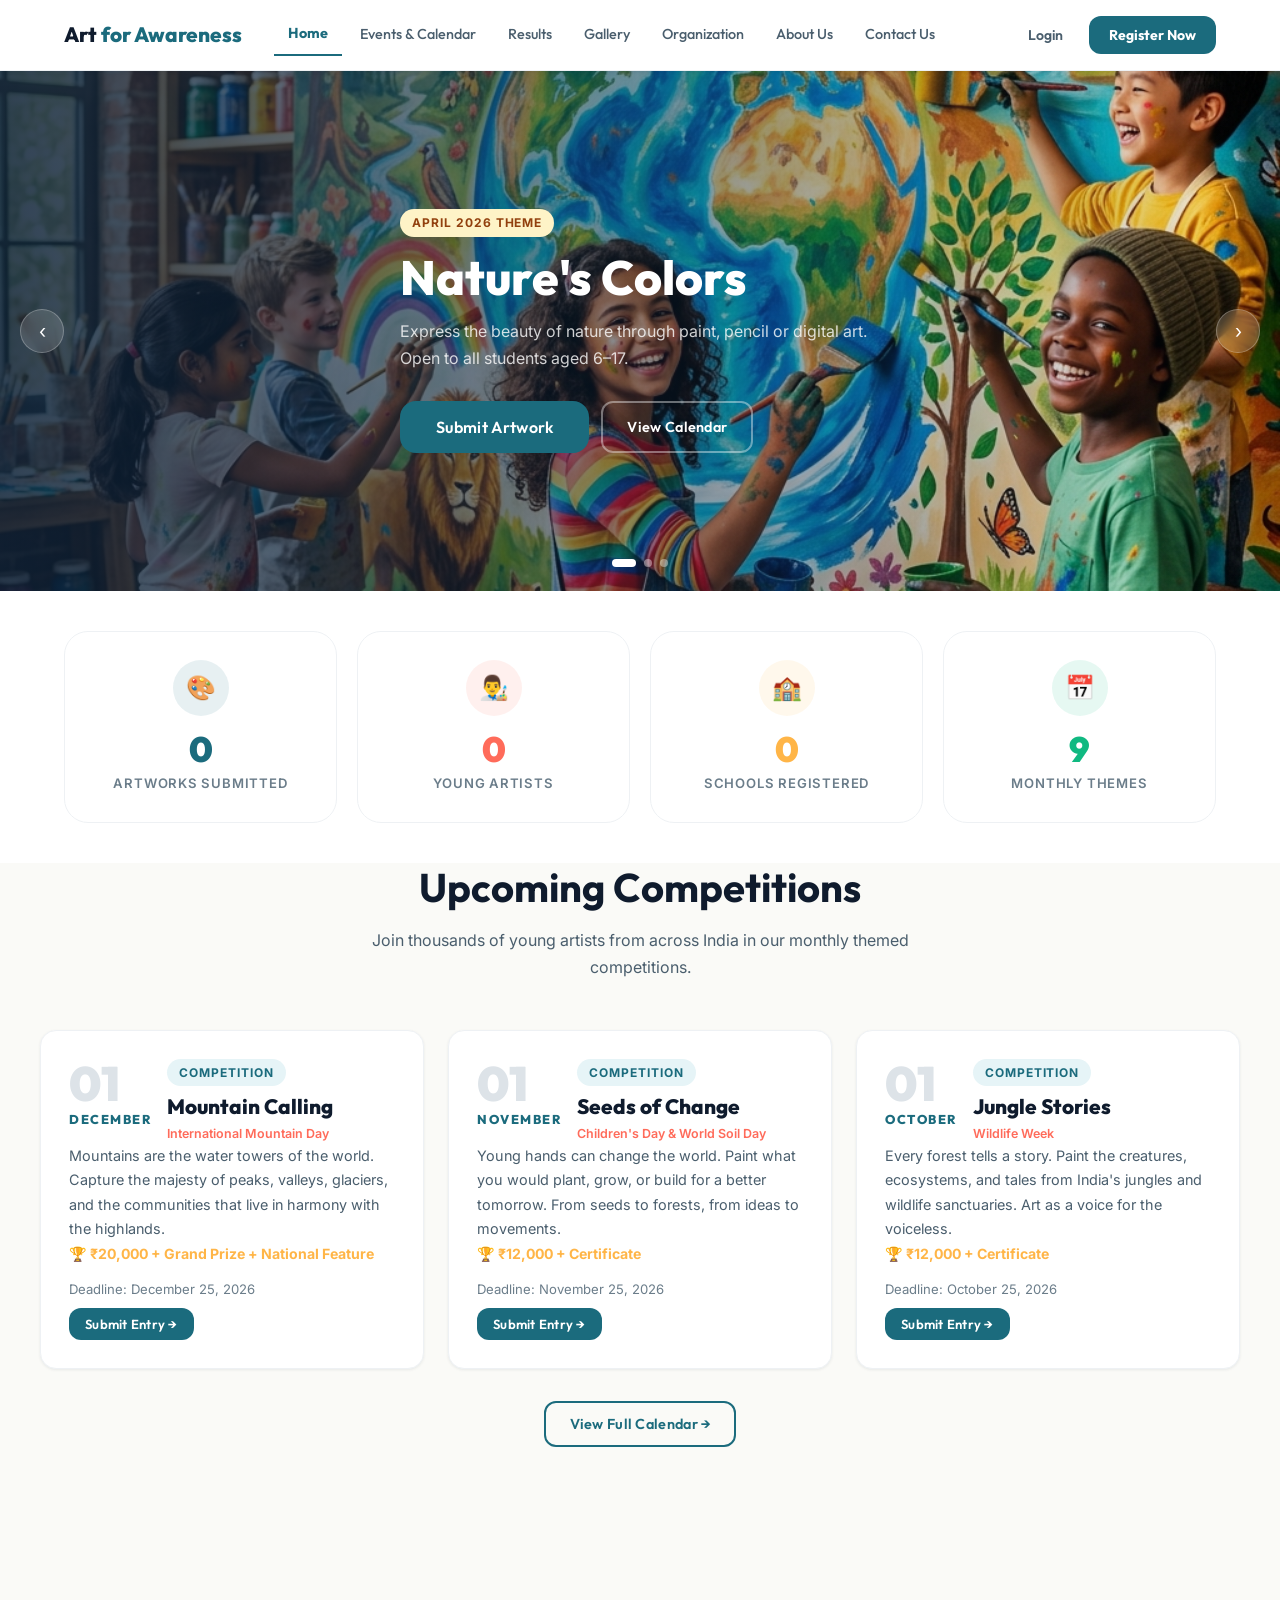
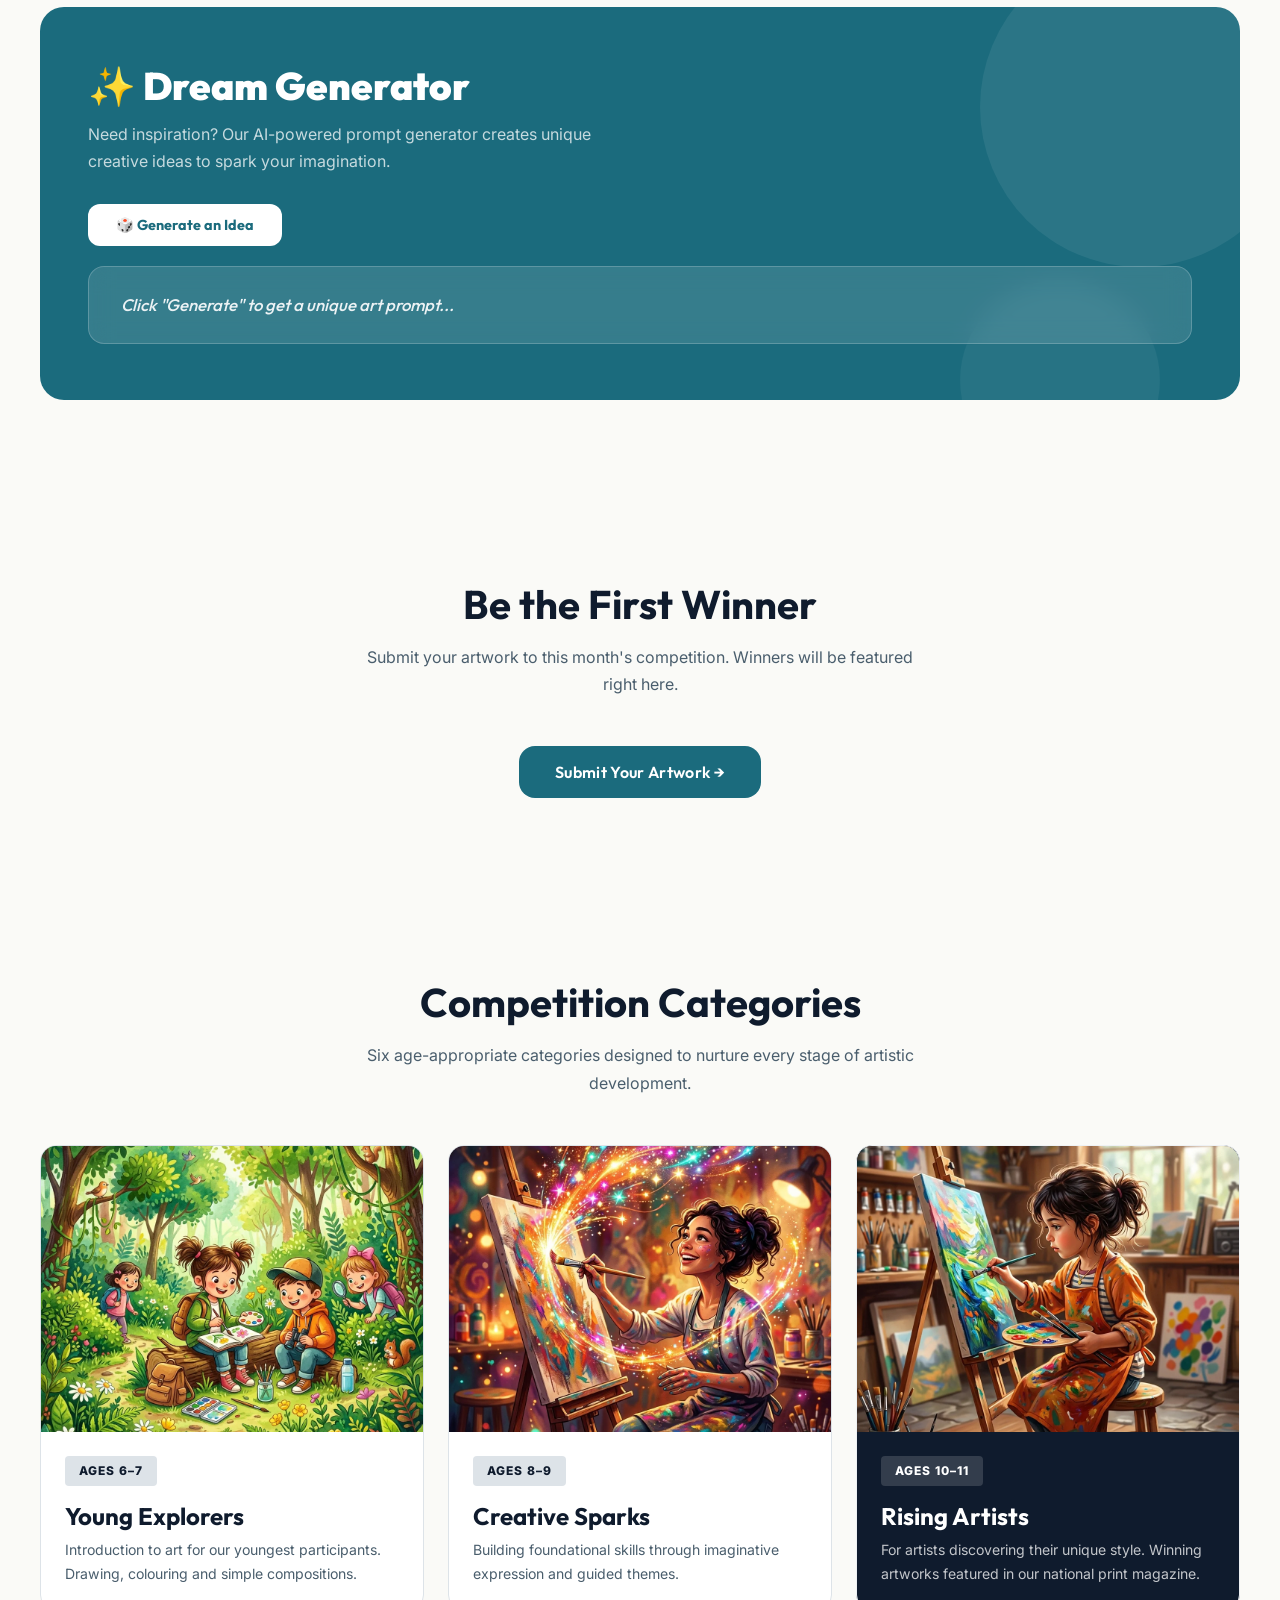
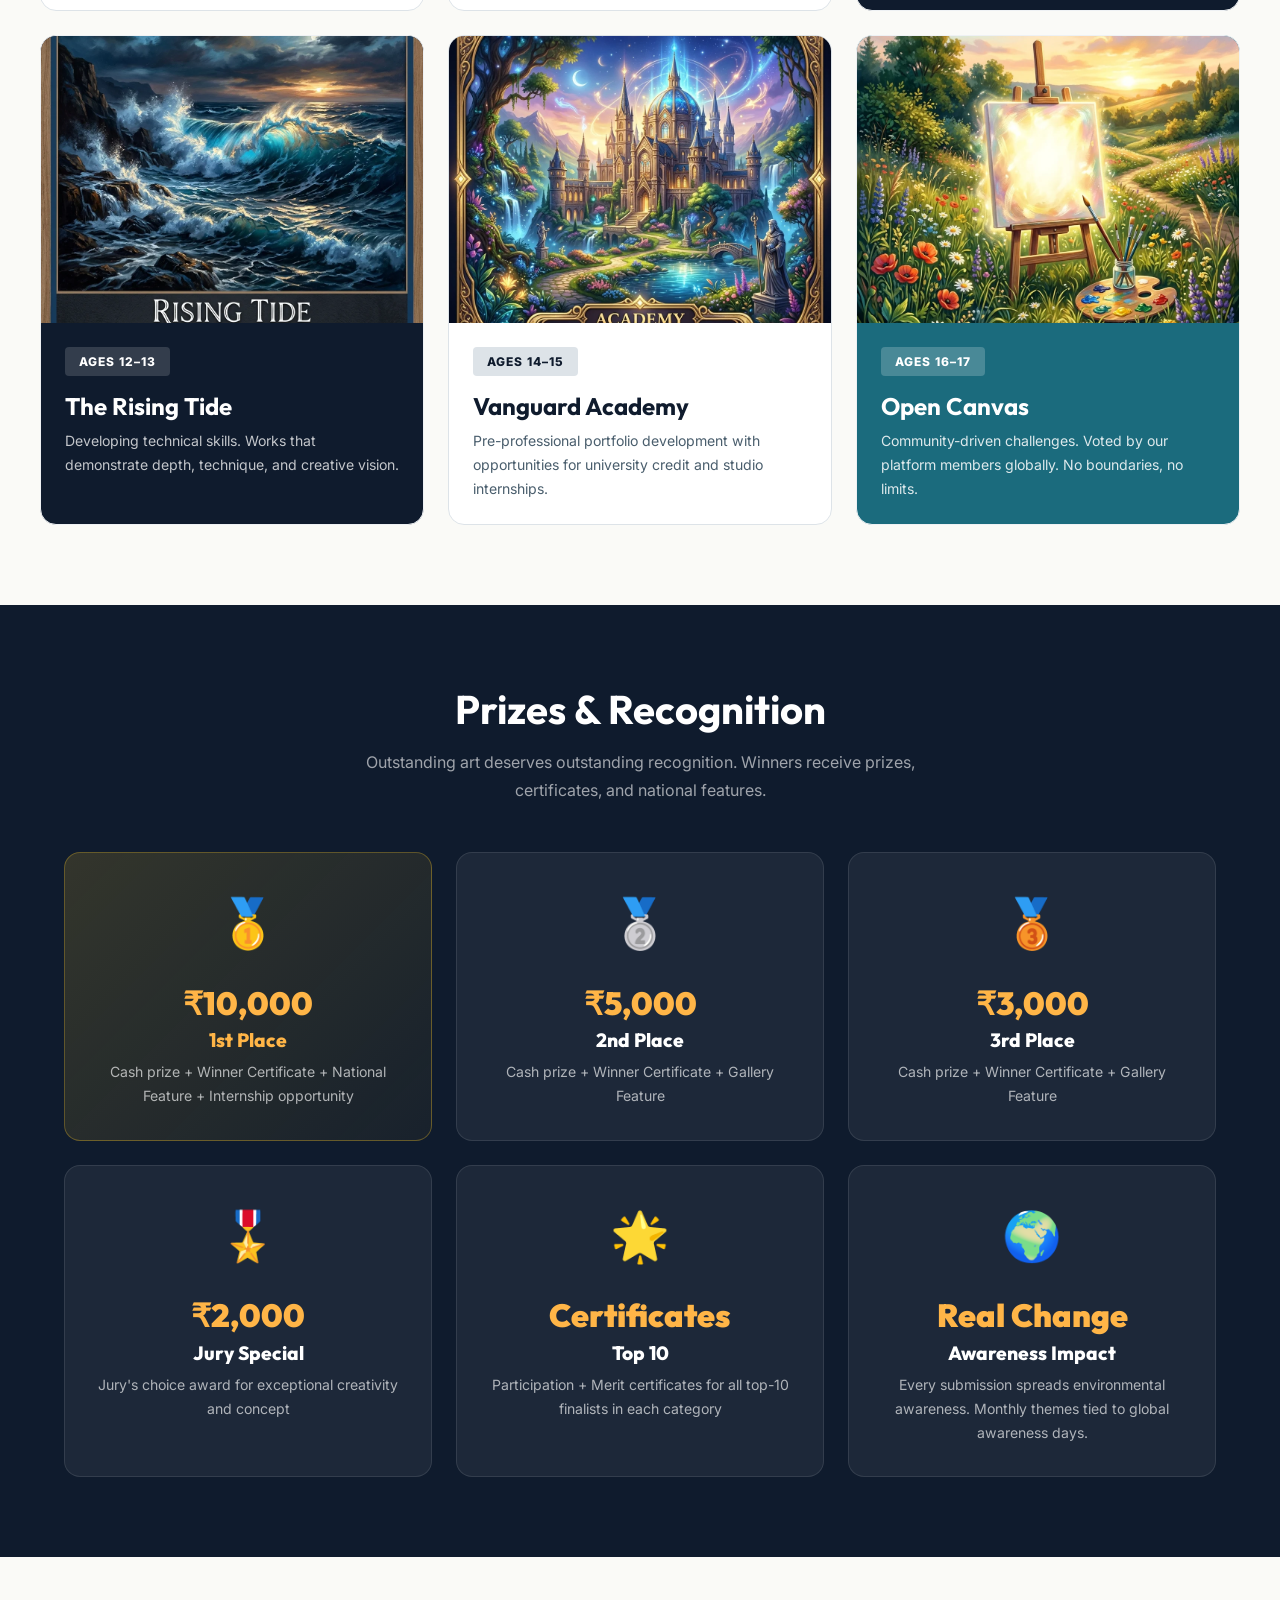
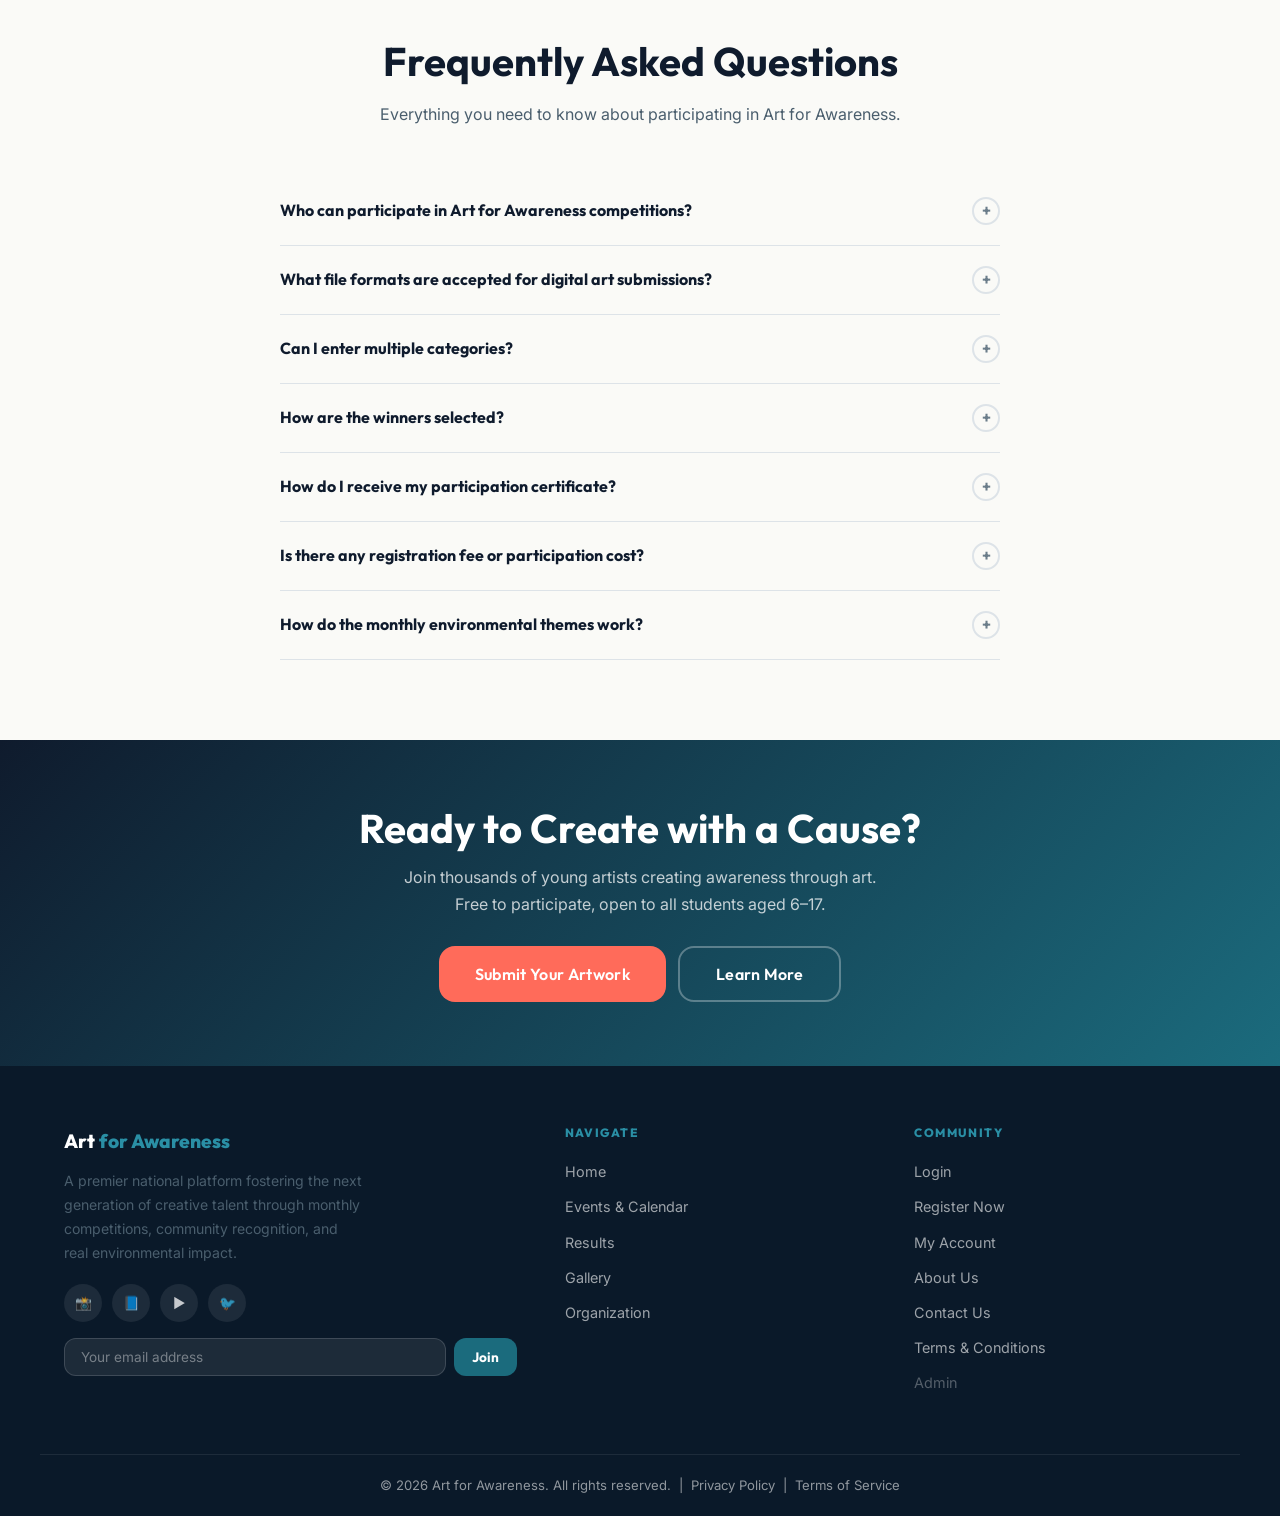
==== commit 200a7ae9: "Restore Contact Us nav link + remove form pre-fills - Restored 'Contact Us' link in header and foote" ====
--- a/index.html
+++ b/index.html
@@ -29,7 +29,8 @@
       <a href="#results"      class="nav-link" data-page="results">Results</a>
       <a href="#gallery"      class="nav-link" data-page="gallery">Gallery</a>
       <a href="#organization" class="nav-link" data-page="organization">Organization</a>
-      <a href="#about"        class="nav-link" data-page="about">About &amp; Contact</a>
+      <a href="#about"        class="nav-link" data-page="about">About Us</a>
+      <a href="#contact"      class="nav-link" data-page="contact" onclick="navigateToContact(event)">Contact Us</a>
     </nav>
     <button class="mobile-menu-btn" id="mobile-menu-btn" onclick="toggleMobileMenu()" aria-label="Menu">&#9776;</button>
     <div class="header-actions">
@@ -77,7 +78,8 @@
       <a href="javascript:void(0)" onclick="openLoginModal()">Login</a>
       <a href="javascript:void(0)" onclick="startRegistration()">Register Now</a>
       <a href="#dashboard" onclick="navigate('dashboard')">My Account</a>
-      <a href="#about" onclick="navigate('about')">About &amp; Contact</a>
+      <a href="#about" onclick="navigate('about')">About Us</a>
+      <a href="#contact" onclick="navigateToContact(event)">Contact Us</a>
       <a href="javascript:void(0)" onclick="openModal('terms-modal')">Terms &amp; Conditions</a>
       <a href="admin.html" style="opacity:0.5">Admin</a>
     </div>
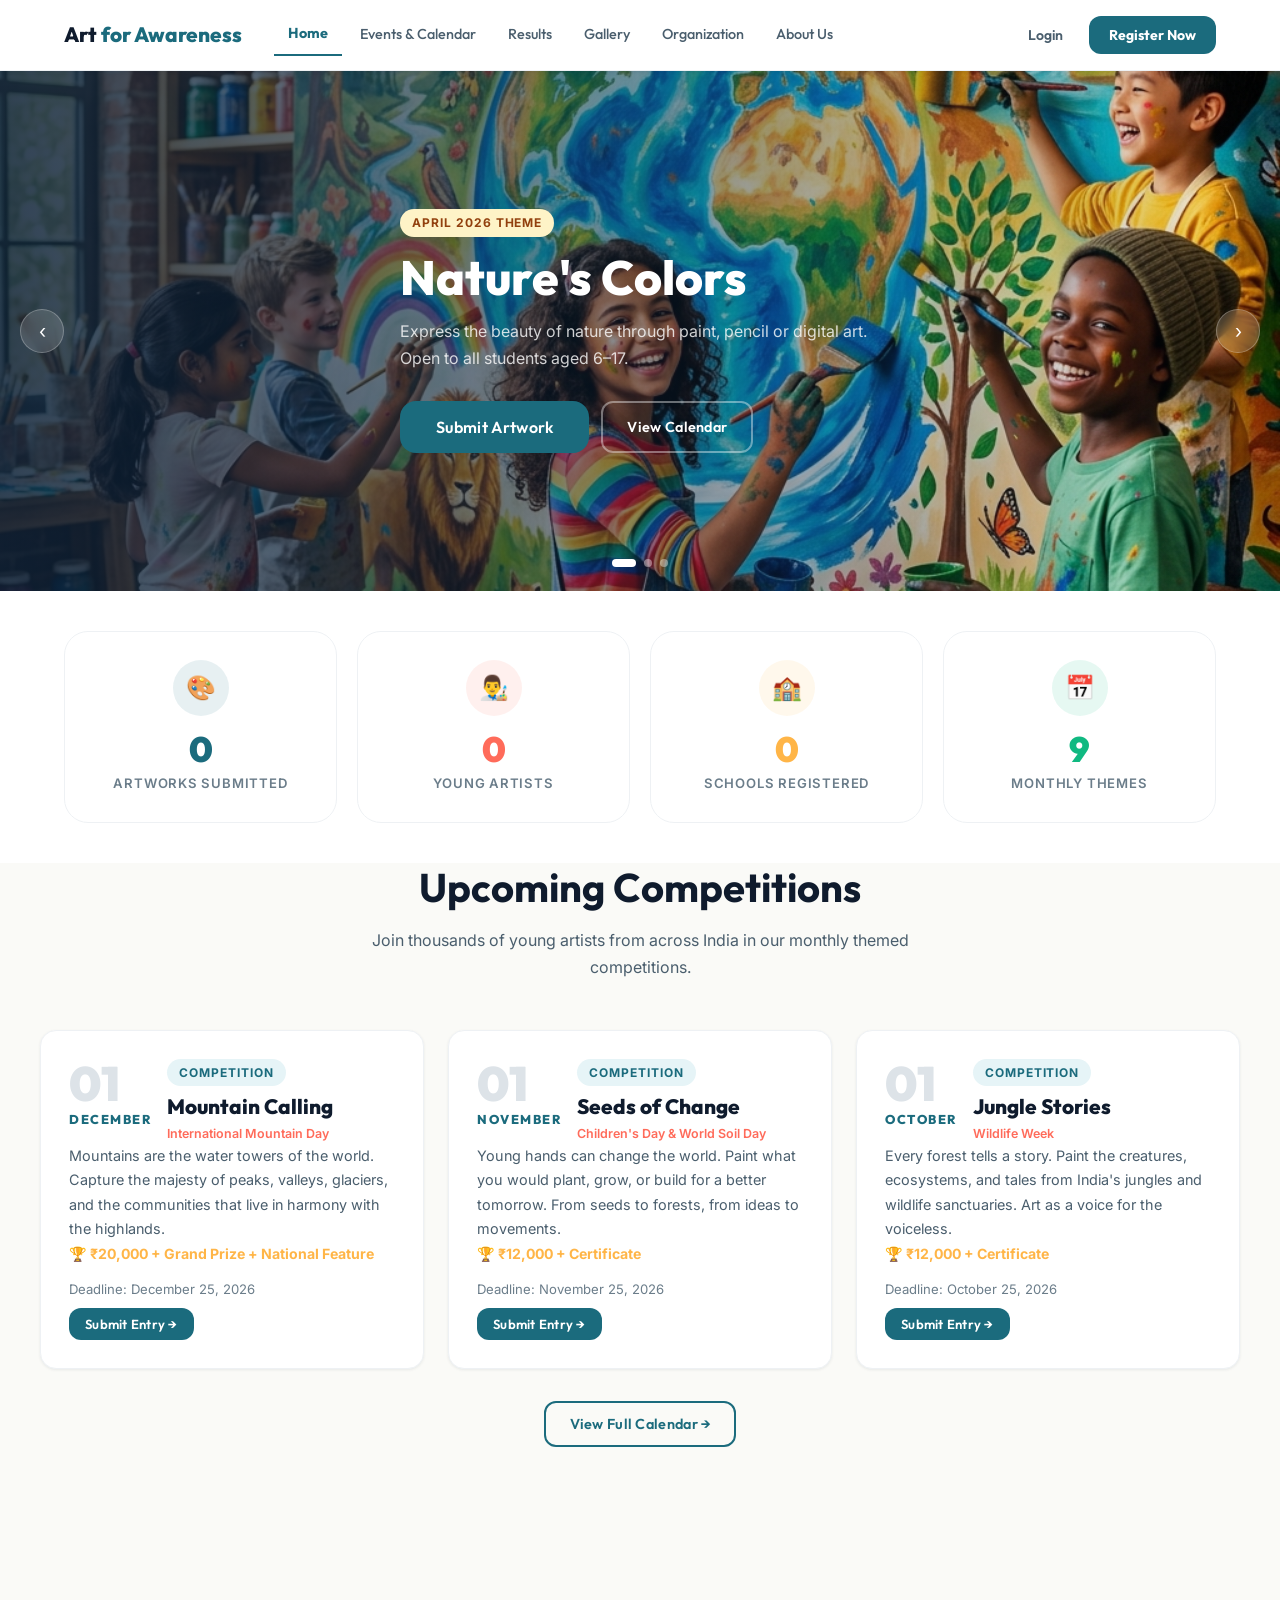
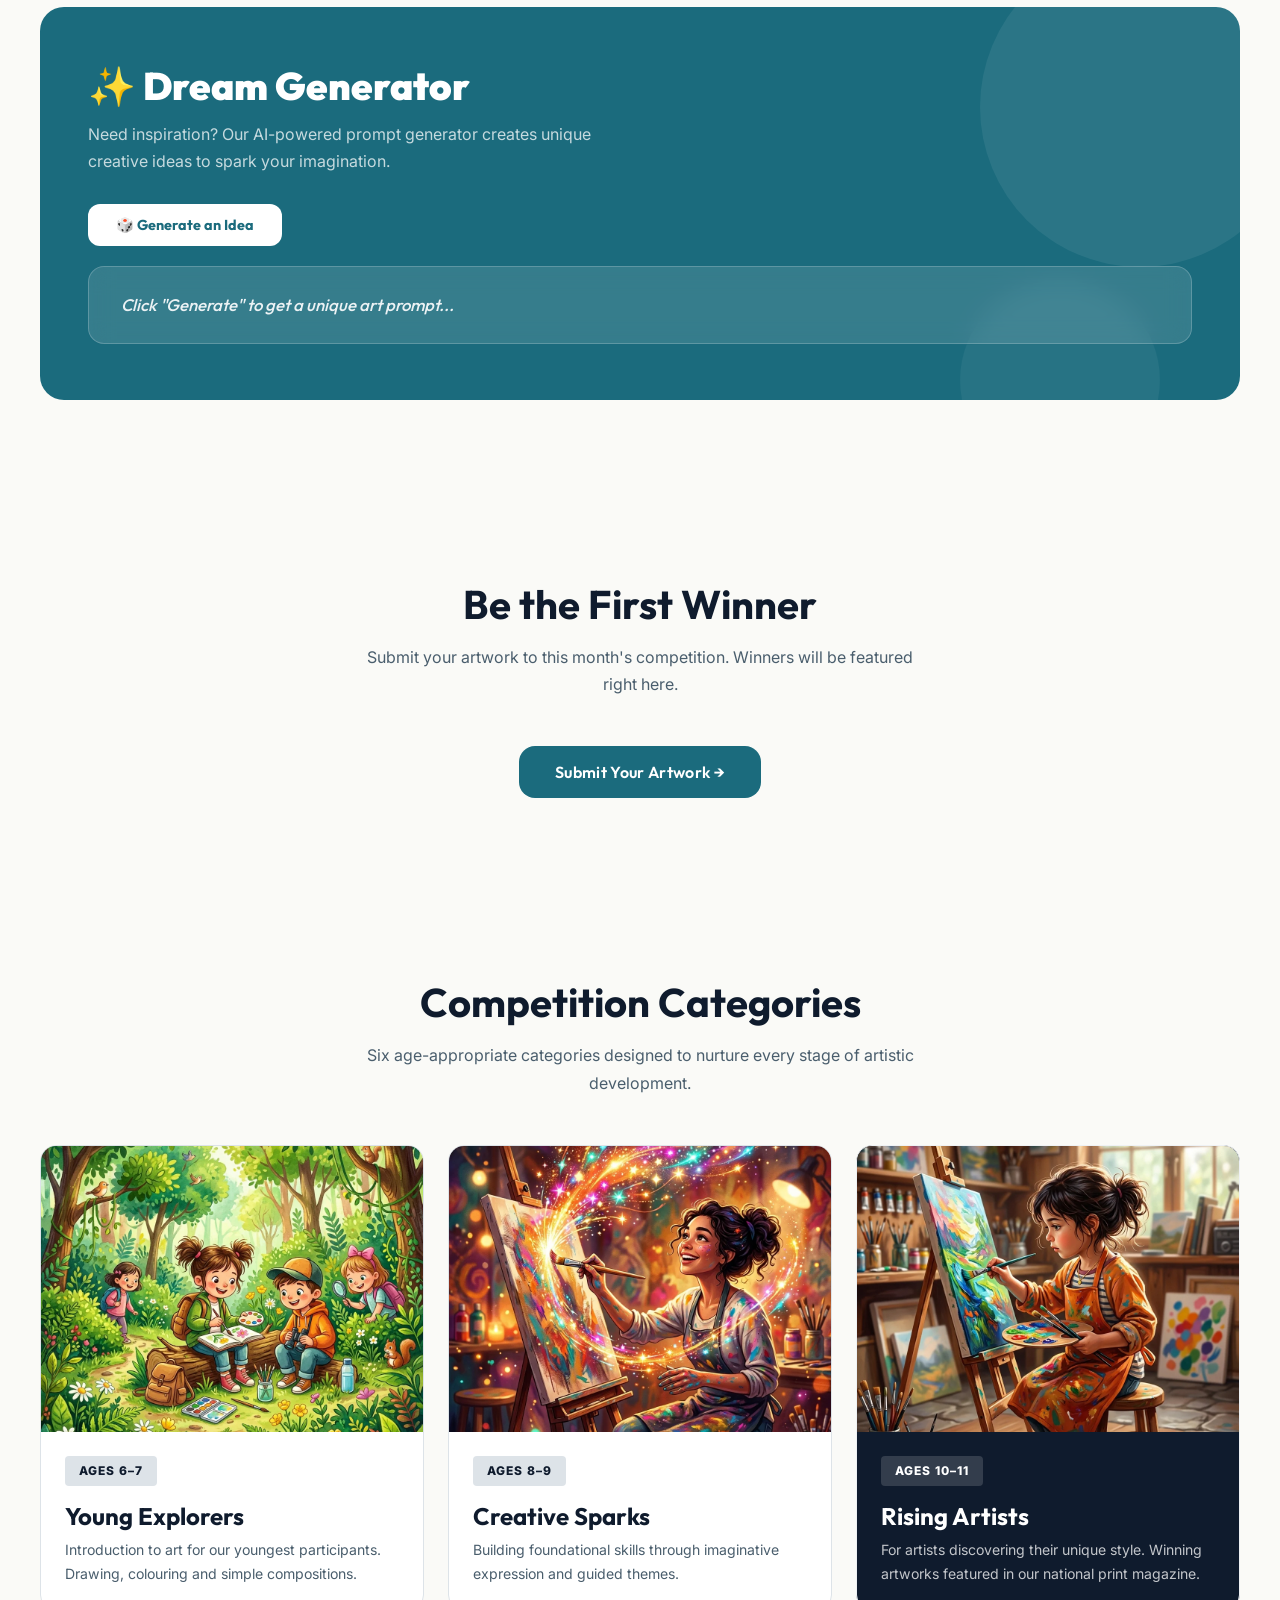
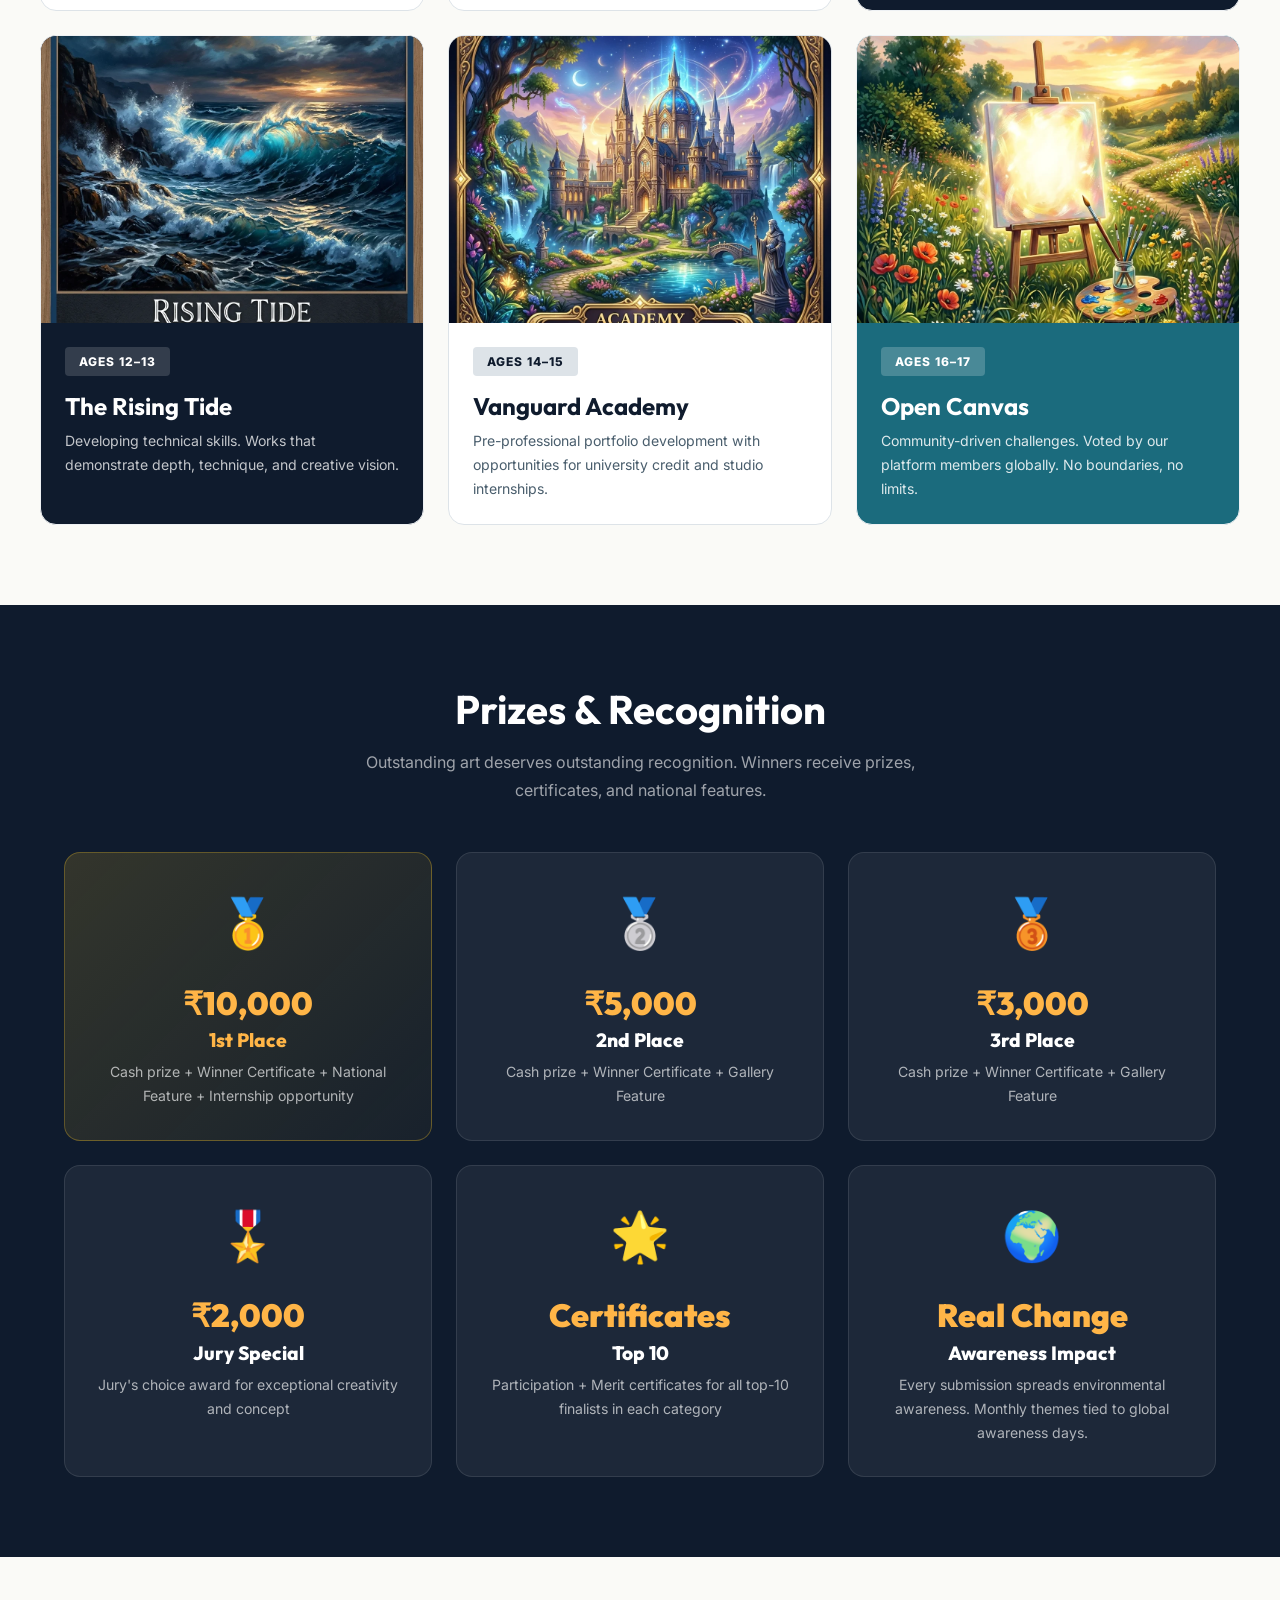
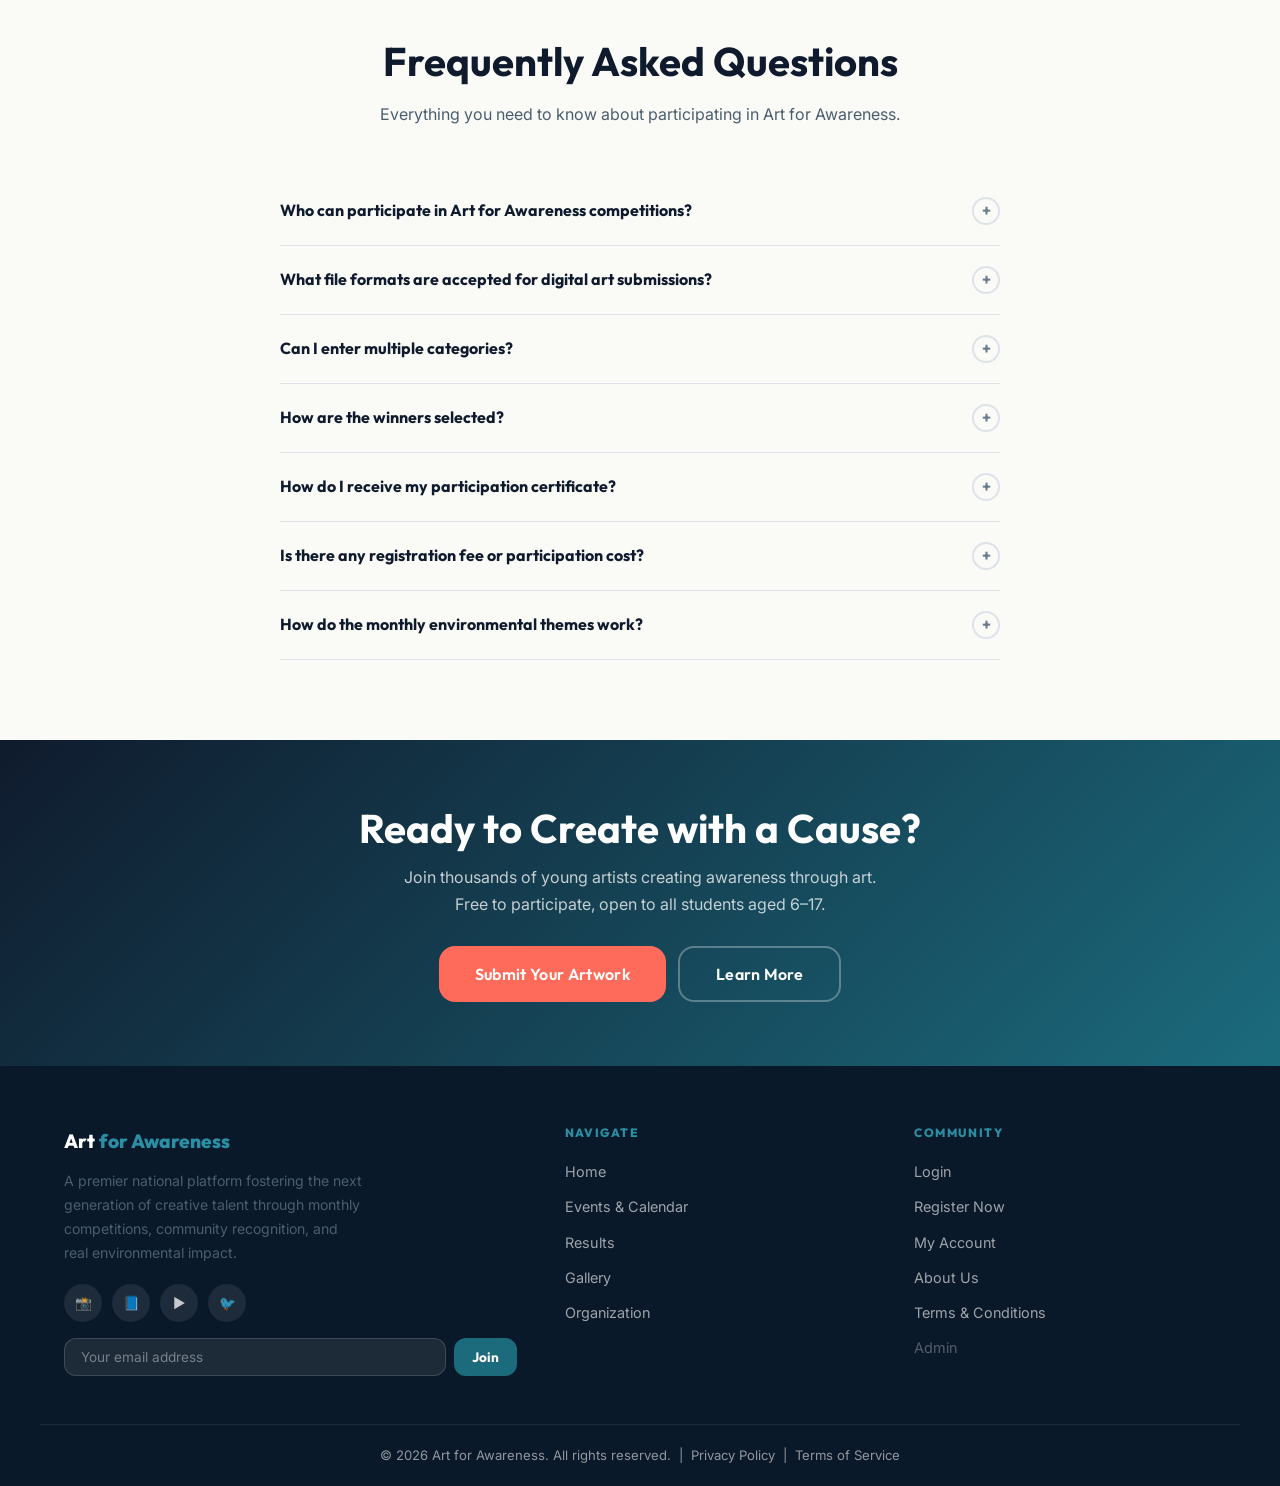
==== commit e46ca312: "Final merge: single 'About Us' nav link (Contact section embedded) - Removed separate 'Contact Us' l" ====
--- a/index.html
+++ b/index.html
@@ -30,7 +30,6 @@
       <a href="#gallery"      class="nav-link" data-page="gallery">Gallery</a>
       <a href="#organization" class="nav-link" data-page="organization">Organization</a>
       <a href="#about"        class="nav-link" data-page="about">About Us</a>
-      <a href="#contact"      class="nav-link" data-page="contact" onclick="navigateToContact(event)">Contact Us</a>
     </nav>
     <button class="mobile-menu-btn" id="mobile-menu-btn" onclick="toggleMobileMenu()" aria-label="Menu">&#9776;</button>
     <div class="header-actions">
@@ -79,7 +78,6 @@
       <a href="javascript:void(0)" onclick="startRegistration()">Register Now</a>
       <a href="#dashboard" onclick="navigate('dashboard')">My Account</a>
       <a href="#about" onclick="navigate('about')">About Us</a>
-      <a href="#contact" onclick="navigateToContact(event)">Contact Us</a>
       <a href="javascript:void(0)" onclick="openModal('terms-modal')">Terms &amp; Conditions</a>
       <a href="admin.html" style="opacity:0.5">Admin</a>
     </div>
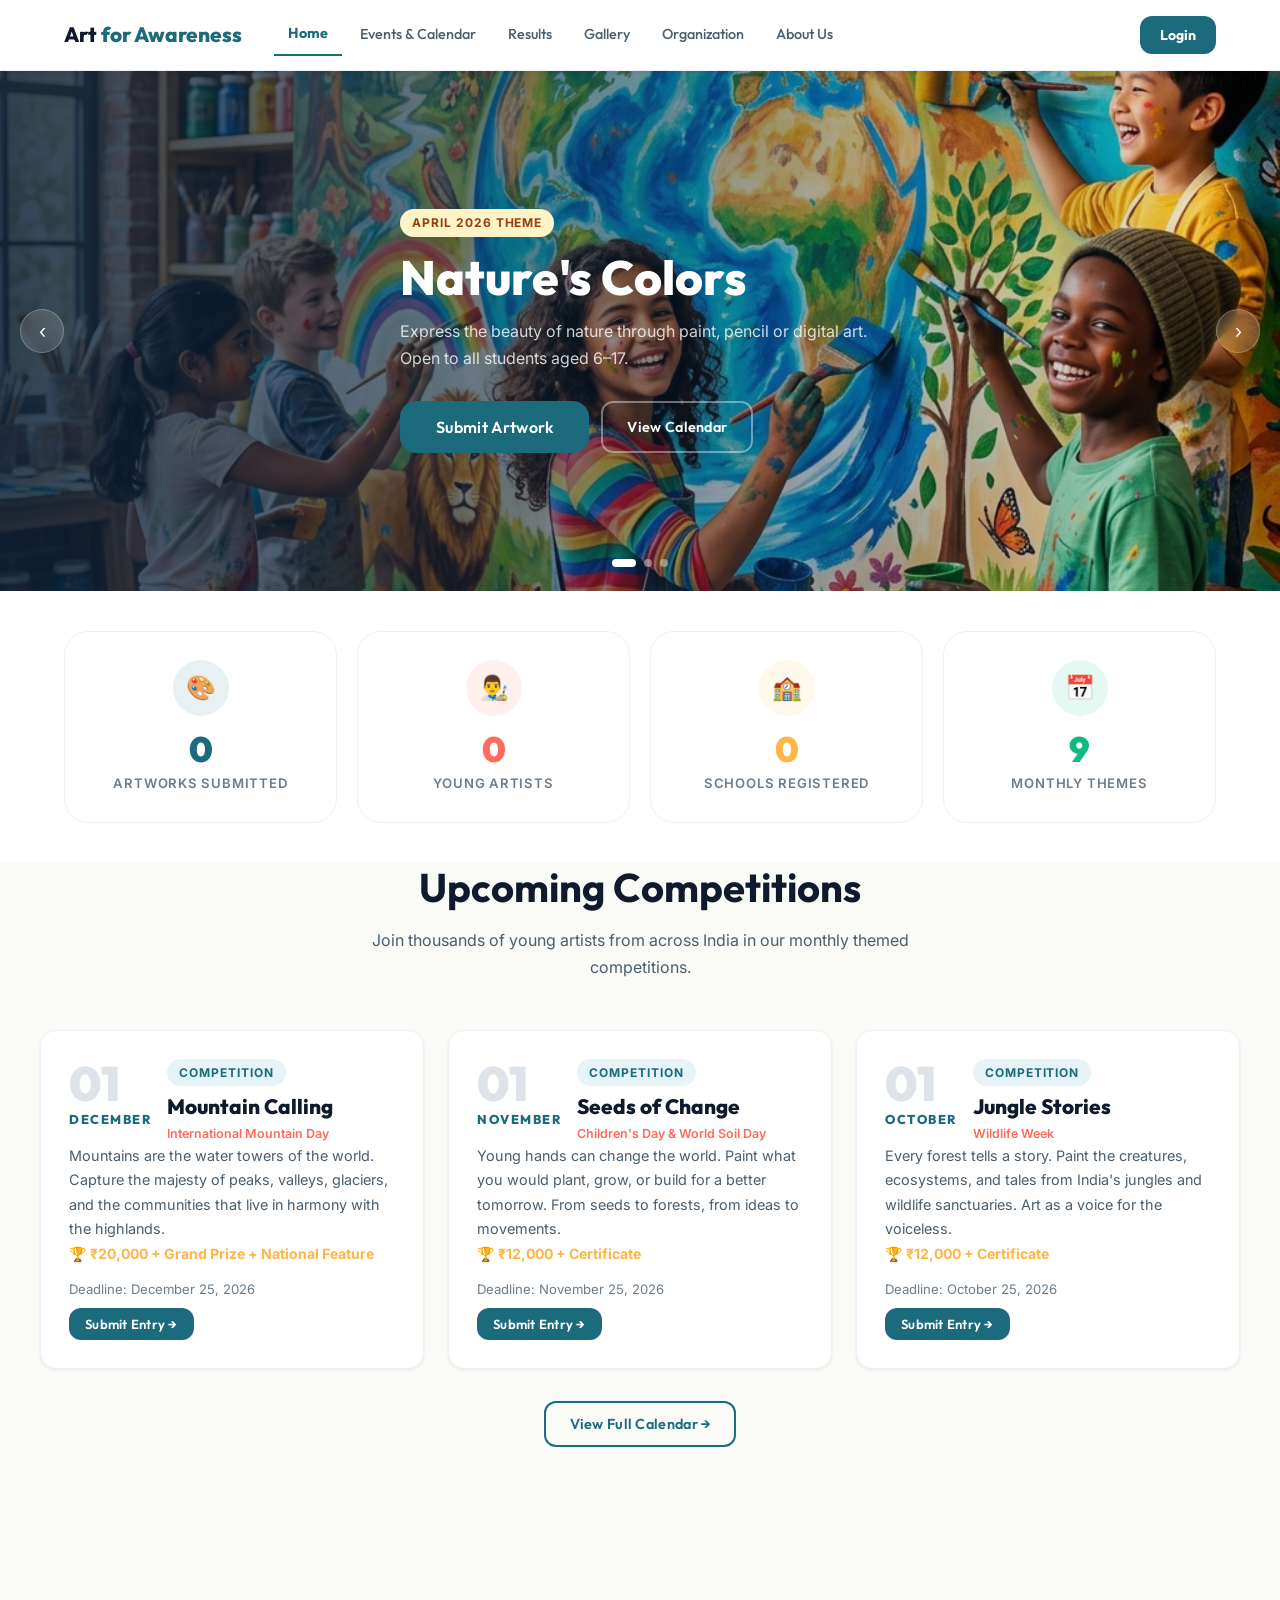
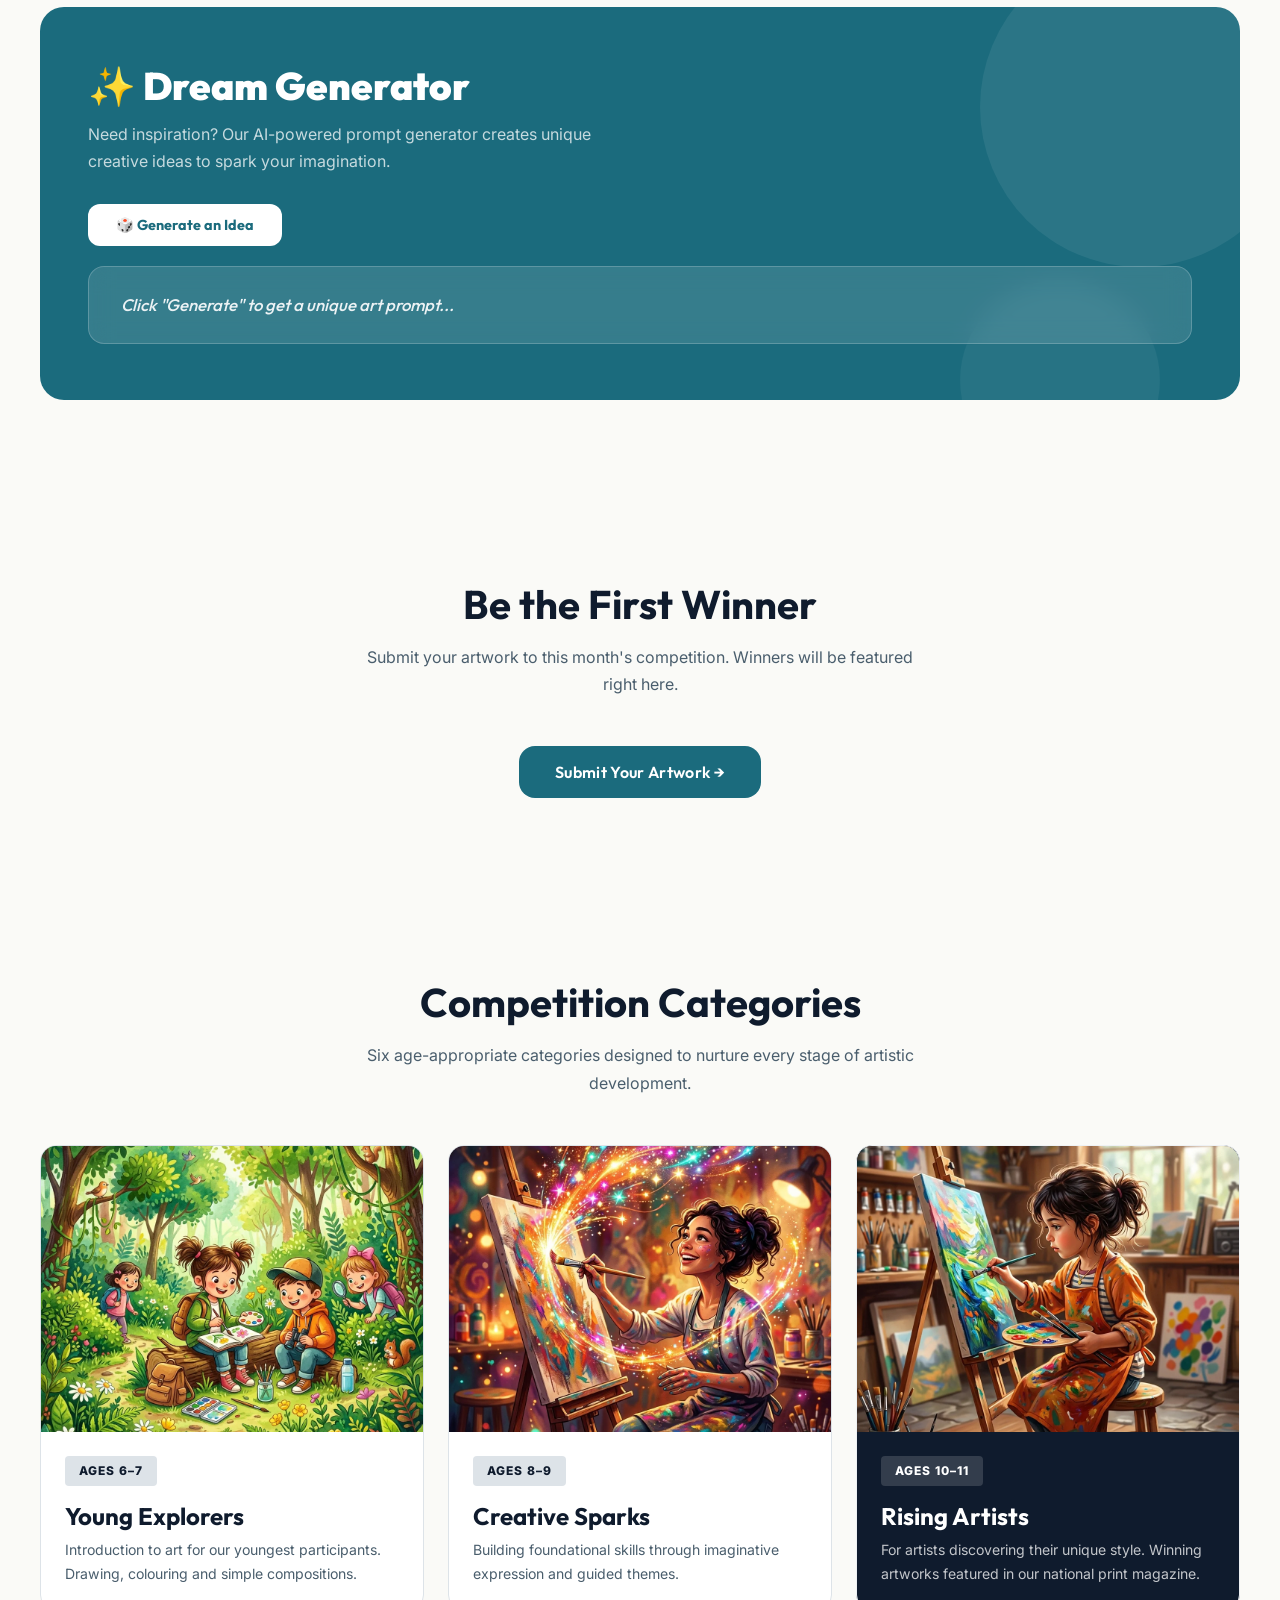
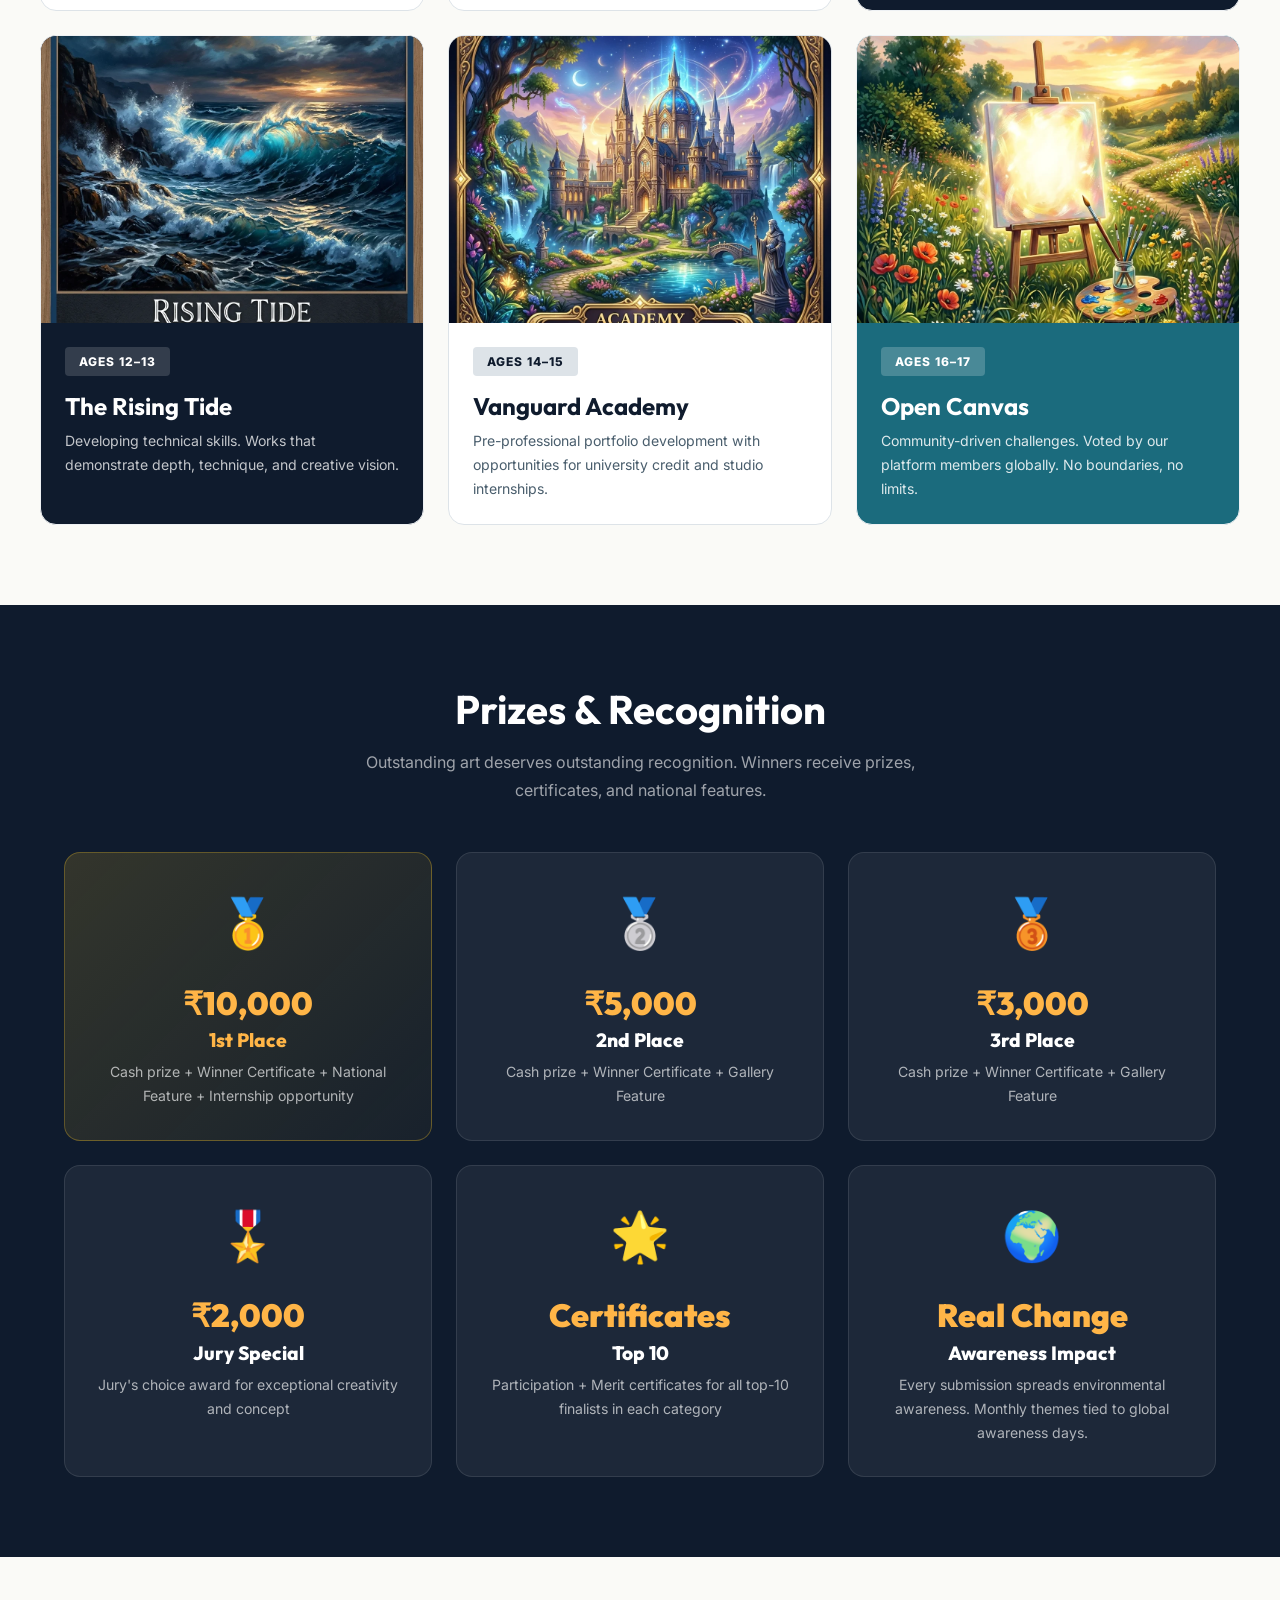
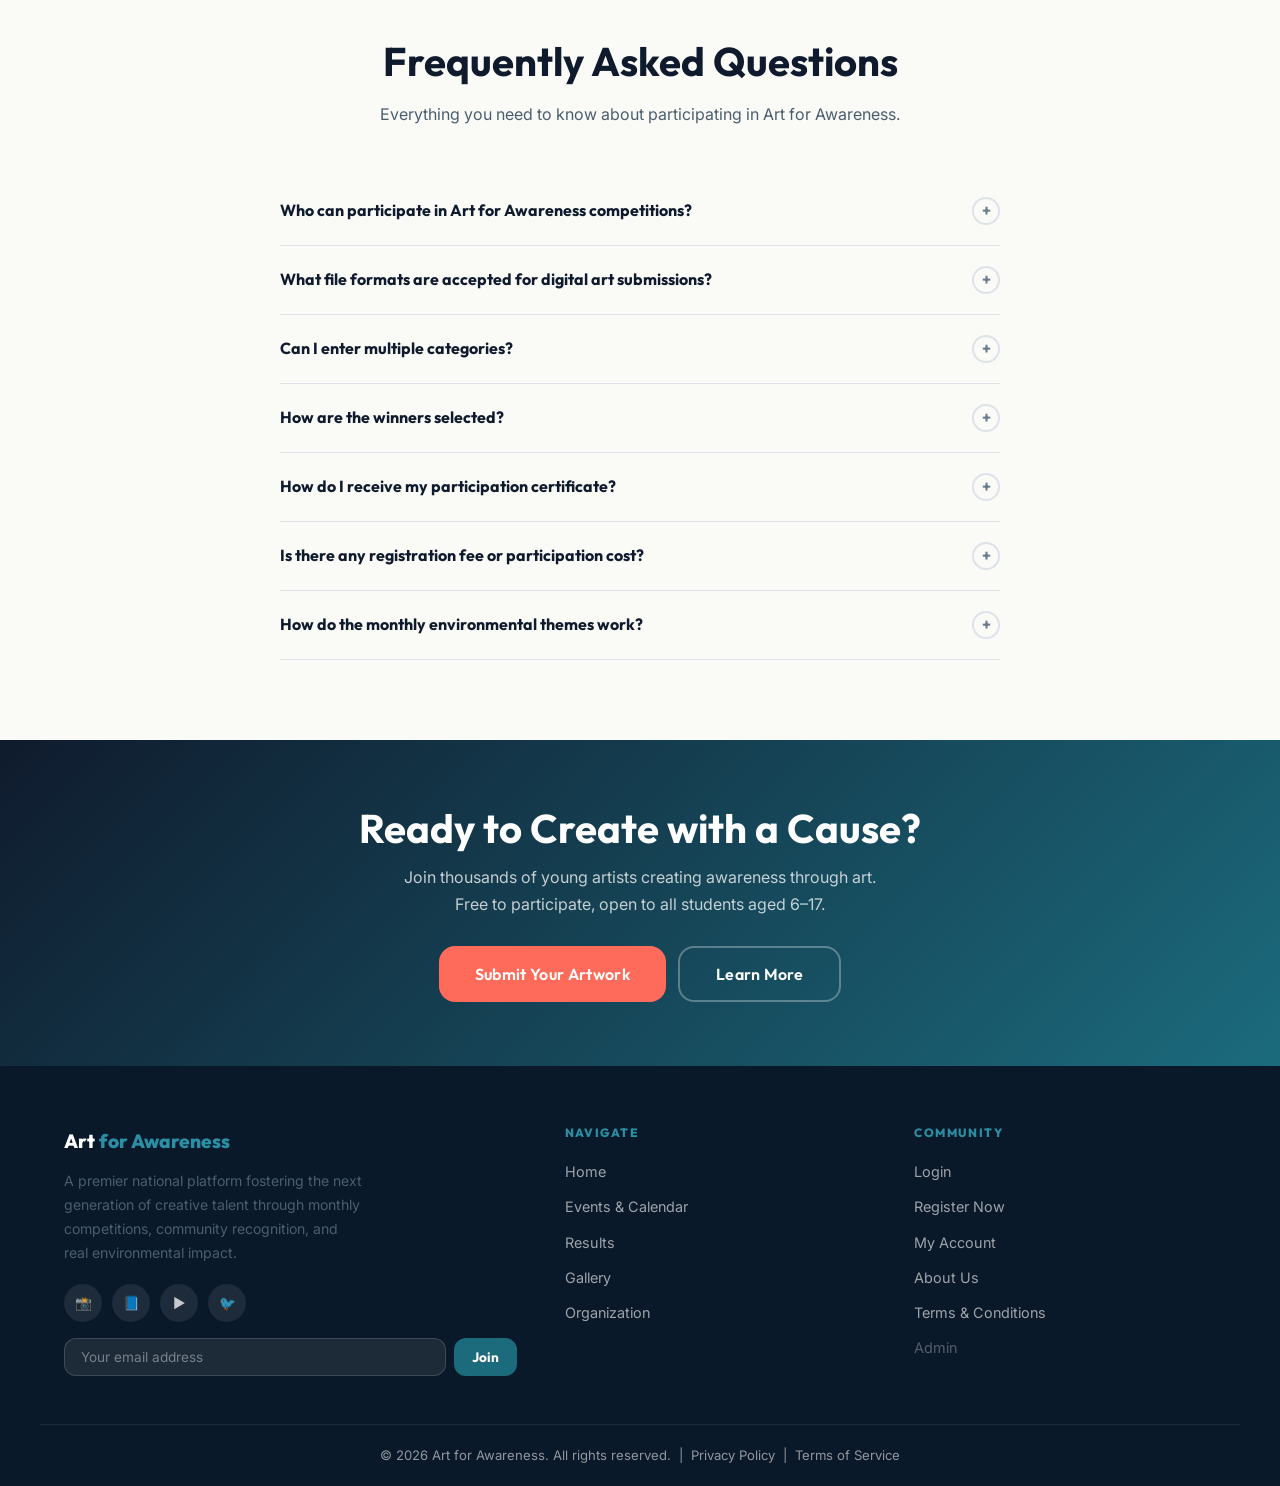
==== commit 82839c4a: "Single Login button in header (removes duplicate Register Now) - Removed 'Register Now' button from " ====
--- a/index.html
+++ b/index.html
@@ -33,8 +33,7 @@
     </nav>
     <button class="mobile-menu-btn" id="mobile-menu-btn" onclick="toggleMobileMenu()" aria-label="Menu">&#9776;</button>
     <div class="header-actions">
-      <button class="btn-login" id="btn-header-login" onclick="openLoginModal()">Login</button>
-      <button class="btn-register" id="btn-header-register" onclick="startRegistration()">Register Now</button>
+      <button class="btn-register" id="btn-header-login" onclick="openLoginModal()">Login</button>
       <button class="btn-register hidden" id="btn-header-dash" onclick="navigate('dashboard')" style="background:var(--navy)">My Account</button>
     </div>
   </div>
